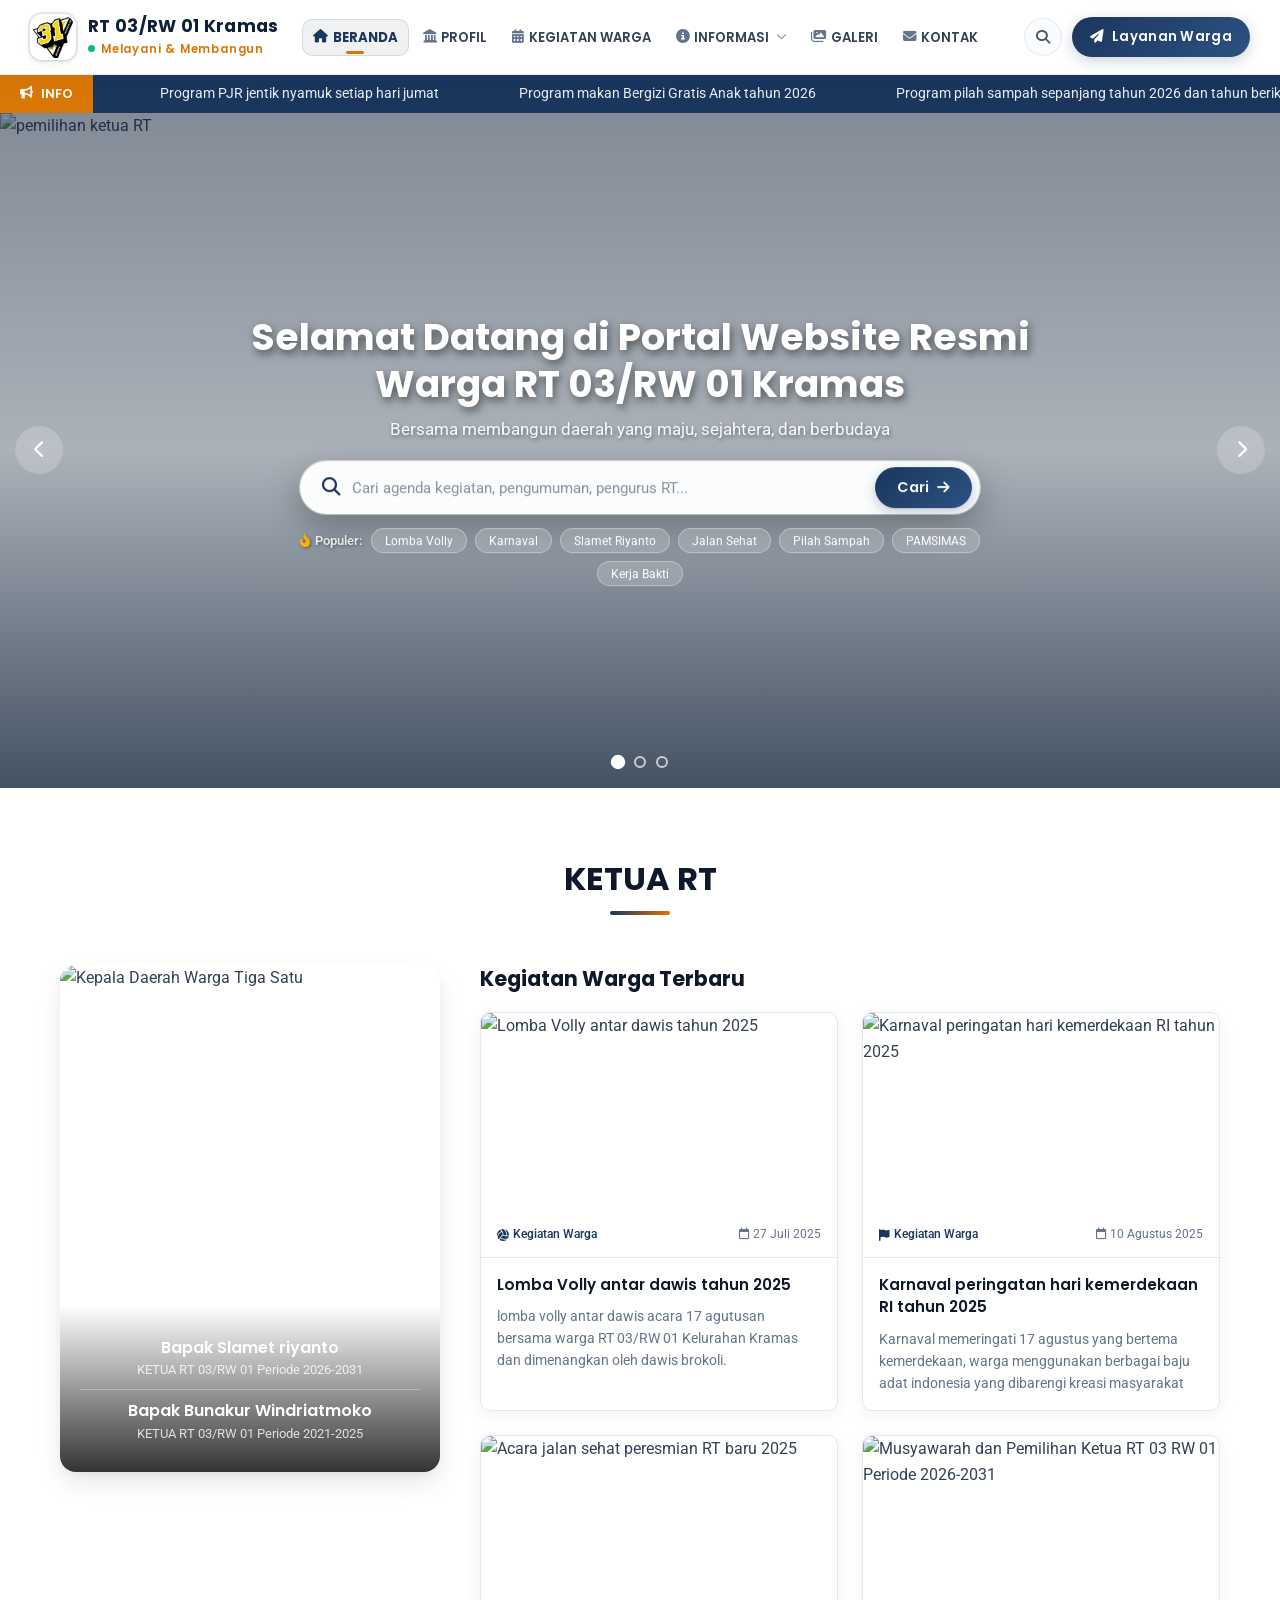
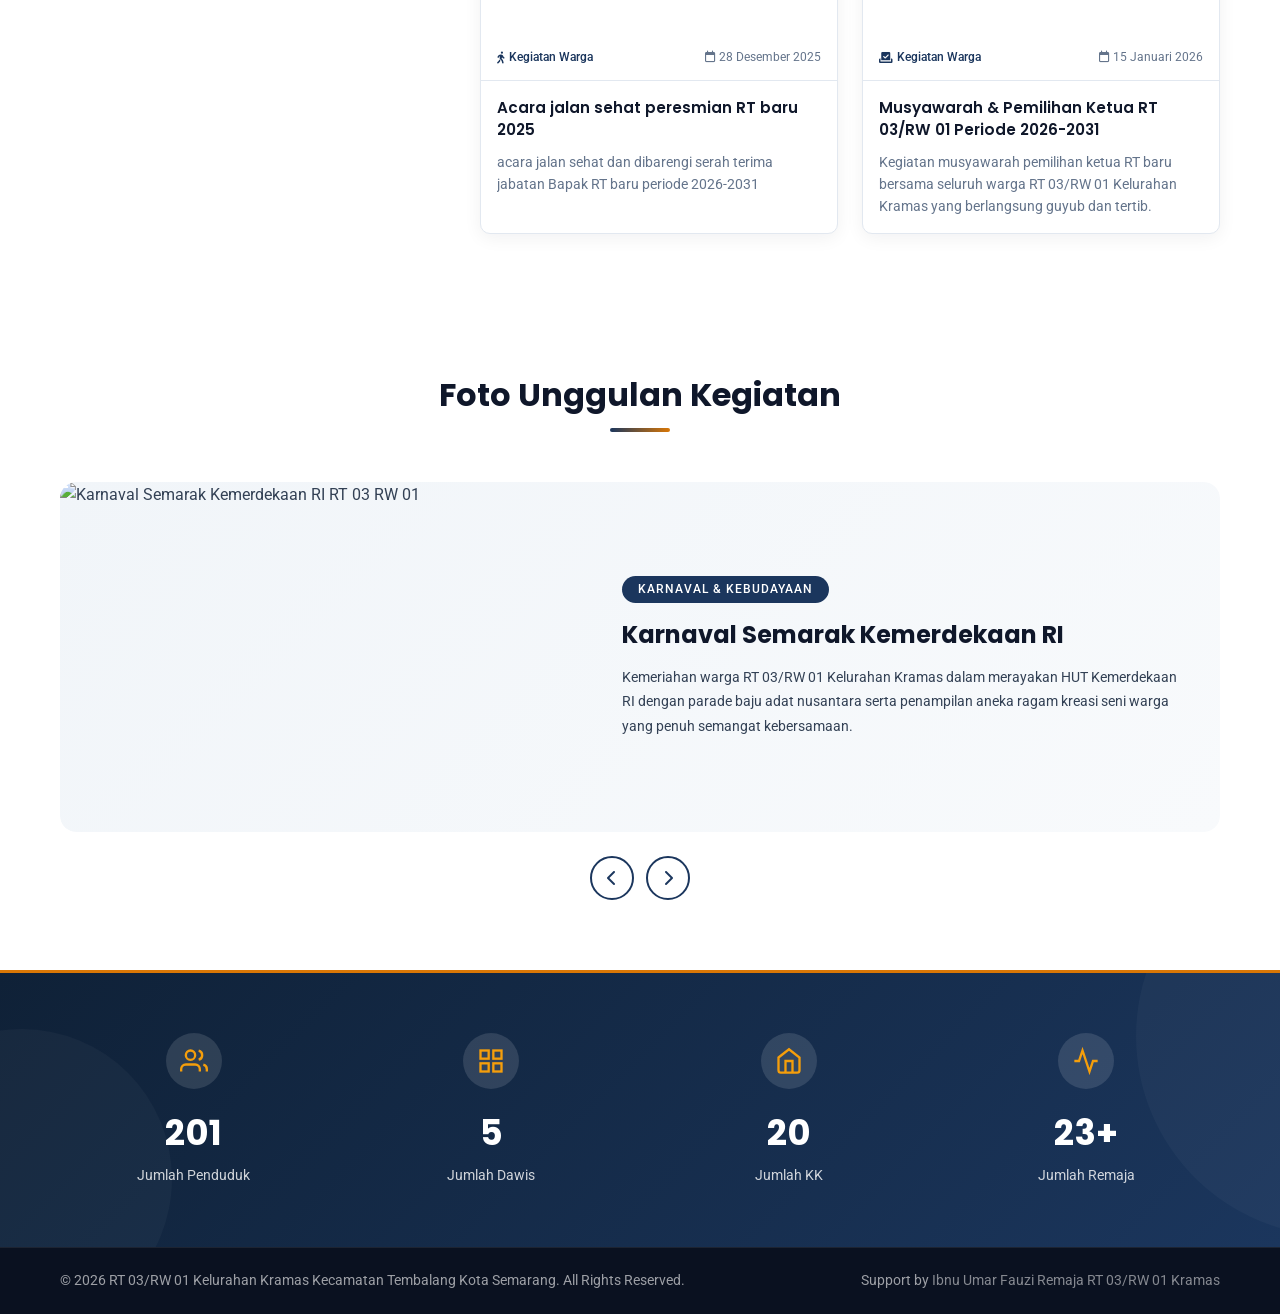
==== index.html @ 671a2e0d "lllllllll" ====
<!DOCTYPE html>
<html lang="id">

<head>
  <meta charset="UTF-8">
  <meta name="viewport" content="width=device-width, initial-scale=1.0">
  <meta name="description"
    content="Website resmi Pemerintah Daerah RT 03/RW 01 Kelurahan Kramas - Portal informasi, kegiatan, dan pelayanan publik untuk masyarakat.">
  <meta name="keywords" content="Warga Tiga Satu, pemerintah daerah, kegiatan warga">
  <title>WARGA RT 03/RW 01 Kelurahan Kramas - Portal Resmi RT 03/RW 01 Kelurahan Kramas</title>
  <link rel="icon" type="image/jpeg" href="images/logo.jpg">
  <link rel="stylesheet" href="css/style.css">
  <!-- Font Awesome for icons -->
  <link rel="stylesheet" href="https://cdnjs.cloudflare.com/ajax/libs/font-awesome/6.5.1/css/all.min.css">
</head>

<body>

  <!-- Loading Bar -->
  <div class="loading-bar" id="loadingBar"></div>


  <!-- ===== NAVBAR ===== -->
  <nav class="navbar" id="navbar">
    <div class="navbar-progress" id="navbarProgress"></div>
    <div class="container">
      <a href="index.html" class="navbar-brand">
        <div class="logo-wrapper">
          <img src="images/logo.jpg" alt="Logo REGATU RT 03 RW 01" class="logo">
        </div>
        <div class="brand-text">
          <span class="brand-name">RT 03/RW 01 Kramas</span>
          <span class="brand-tagline"><span class="status-pulse"></span> Melayani &amp; Membangun</span>
        </div>
      </a>

      <ul class="nav-menu" id="navMenu">
        <li class="nav-menu-header">
          <div class="drawer-brand">
            <img src="images/logo.jpg" alt="Logo RT 03 RW 01" class="drawer-logo">
            <div class="drawer-brand-text">
              <span class="drawer-title">RT 03 / RW 01 Kramas</span>
              <span class="drawer-subtitle">Portal Resmi Warga</span>
            </div>
          </div>
          <button class="nav-menu-close" id="navMenuClose" aria-label="Tutup menu"><i class="fas fa-times"></i></button>
        </li>
        <li class="nav-item">
          <a href="index.html" class="nav-link active"><i class="fas fa-home nav-icon"></i> <span>BERANDA</span></a>
        </li>

        <li class="nav-item">
          <a href="profil.html" class="nav-link"><i class="fas fa-landmark nav-icon"></i> <span>PROFIL</span></a>
        </li>
        <li class="nav-item">
          <a href="kegiatan-warga.html" class="nav-link"><i class="fas fa-calendar-alt nav-icon"></i> <span>KEGIATAN
              WARGA</span></a>
        </li>
        <li class="nav-item">
          <a href="informasi.html" class="nav-link"><i class="fas fa-info-circle nav-icon"></i> <span>INFORMASI</span>
            <i class="fas fa-chevron-down arrow"></i></a>
          <div class="dropdown-menu">
            <a href="informasi.html">
              <div class="dropdown-icon"><i class="fas fa-th-large"></i></div>
              <div class="dropdown-text">
                <span class="dropdown-title">Pusat Informasi</span>
                <span class="dropdown-desc">Semua informasi &amp; pengumuman warga</span>
              </div>
              <i class="fas fa-arrow-right dropdown-arrow"></i>
            </a>
            <a href="informasi.html#pengumuman">
              <div class="dropdown-icon"><i class="fas fa-bullhorn"></i></div>
              <div class="dropdown-text">
                <span class="dropdown-title">Pengumuman</span>
                <span class="dropdown-desc">Informasi &amp; edaran resmi RT</span>
              </div>
              <i class="fas fa-arrow-right dropdown-arrow"></i>
            </a>
            <a href="informasi.html#lowongan">
              <div class="dropdown-icon"><i class="fas fa-briefcase"></i></div>
              <div class="dropdown-text">
                <span class="dropdown-title">Lowongan Kerja</span>
                <span class="dropdown-desc">Peluang karir &amp; mitra kerja</span>
              </div>
              <i class="fas fa-arrow-right dropdown-arrow"></i>
            </a>
            <a href="kegiatan-warga.html">
              <div class="dropdown-icon"><i class="fas fa-calendar-check"></i></div>
              <div class="dropdown-text">
                <span class="dropdown-title">Agenda Kegiatan</span>
                <span class="dropdown-desc">Jadwal kegiatan lingkungan</span>
              </div>
              <i class="fas fa-arrow-right dropdown-arrow"></i>
            </a>
          </div>
        </li>
        <li class="nav-item">
          <a href="galeri.html" class="nav-link"><i class="fas fa-images nav-icon"></i> <span>GALERI</span></a>
        </li>
        <li class="nav-item">
          <a href="kontak.html" class="nav-link"><i class="fas fa-envelope nav-icon"></i> <span>KONTAK</span></a>
        </li>
        <li class="mobile-drawer-cta">
          <a href="kontak.html" class="navbar-cta-btn"><i class="fas fa-paper-plane"></i> <span>Layanan Warga</span></a>
          <div class="drawer-contact-quick">
            <a href="https://wa.me/6281469749101" target="_blank" rel="noopener" class="drawer-quick-link"
              title="Hubungi WhatsApp">
              <i class="fab fa-whatsapp"></i> <span>WhatsApp RT</span>
            </a>
            <a href="kontak.html" class="drawer-quick-link" title="Pengaduan Warga">
              <i class="fas fa-bullhorn"></i> <span>Pengaduan</span>
            </a>
          </div>
        </li>
      </ul>

      <div class="navbar-actions">
        <button class="navbar-search-btn btn-search" aria-label="Cari Informasi" title="Cari Informasi">
          <i class="fas fa-search"></i>
        </button>
        <a href="kontak.html" class="navbar-cta-btn">
          <i class="fas fa-paper-plane"></i>
          <span>Layanan Warga</span>
        </a>
        <button class="nav-toggle" id="navToggle" aria-label="Buka menu navigasi">
          <div class="nav-toggle-bars">
            <span></span>
            <span></span>
            <span></span>
          </div>
        </button>
      </div>
    </div>
  </nav>

  <!-- ===== TICKER BAR ===== -->
  <div class="ticker-bar">
    <div class="ticker-label"><i class="fas fa-bullhorn" style="margin-right:8px"></i> INFO</div>
    <div class="ticker-content">
      <span>Program PJR jentik nyamuk setiap hari jumat</span>
      <span>Program makan Bergizi Gratis Anak tahun 2026</span>
      <span>Program pilah sampah sepanjang tahun 2026 dan tahun berikutnya</span>
      <span>Program membuat taman toga RT 03 Kelurahan Kramas</span>
      <span>Kegiatan Kerja Bakti setiap hari minggu</span>
      <span>Kegiatan cek kesehatan di pospindu</span>
    </div>
  </div>

  <!-- ===== HERO CAROUSEL ===== -->
  <section class="hero" id="hero">
    <div class="hero-slides">
      <div class="hero-slide active">
        <img src="https://ik.imagekit.io/nunuibnu/websitewarga31/fotodepan/pilrt" alt="pemilihan ketua RT">
        <div class="hero-overlay"></div>
      </div>
      <div class="hero-slide">
        <img src="https://ik.imagekit.io/nunuibnu/websitewarga31/fotodepan/karnaval"
          alt="Pasar Tradisional Warga Tiga Satu">
        <div class="kegiatan karnaval"></div>
      </div>
      <div class="hero-slide">
        <img src="https://ik.imagekit.io/nunuibnu/websitewarga31/fotodepan/karnaval1" alt="Festival karnaval">
        <div class="hero-overlay"></div>
      </div>
    </div>

    <div class="hero-content">
      <h1>Selamat Datang di Portal Website Resmi Warga RT 03/RW 01 Kramas</h1>
      <p>Bersama membangun daerah yang maju, sejahtera, dan berbudaya</p>

      <!-- ===== HERO SEARCH BAR ===== -->
      <div class="hero-search-wrapper">
        <form class="hero-search-form" id="heroSearchForm" onsubmit="event.preventDefault();">
          <div class="hero-search-box">
            <i class="fas fa-search hero-search-icon"></i>
            <input type="text" id="heroSearchInput" class="hero-search-input"
              placeholder="Cari agenda kegiatan, pengumuman, pengurus RT..." autocomplete="off"
              aria-label="Cari di Portal Warga">
            <button type="button" class="hero-search-clear" id="heroSearchClear" aria-label="Hapus pencarian"
              style="display:none;">
              <i class="fas fa-times"></i>
            </button>
            <button type="submit" class="hero-search-submit" aria-label="Tombol Cari">
              <span>Cari</span>
              <i class="fas fa-arrow-right"></i>
            </button>
          </div>
          <!-- Live Search Dropdown -->
          <div class="search-results-dropdown" id="heroSearchResults" style="display:none;"></div>
        </form>

        <!-- Quick Tags -->
        <div class="hero-quick-tags">
          <span class="quick-tags-label"><i class="fas fa-fire-alt"></i> Populer:</span>
          <button type="button" class="quick-tag-btn" data-query="Lomba Volly">Lomba Volly</button>
          <button type="button" class="quick-tag-btn" data-query="Karnaval">Karnaval</button>
          <button type="button" class="quick-tag-btn" data-query="Slamet Riyanto">Slamet Riyanto</button>
          <button type="button" class="quick-tag-btn" data-query="Jalan Sehat">Jalan Sehat</button>
          <button type="button" class="quick-tag-btn" data-query="Pilah Sampah">Pilah Sampah</button>
          <button type="button" class="quick-tag-btn" data-query="PAMSIMAS">PAMSIMAS</button>
          <button type="button" class="quick-tag-btn" data-query="Kerja Bakti">Kerja Bakti</button>
        </div>
      </div>
    </div>

    <div class="hero-controls">
      <button class="hero-btn prev" aria-label="Slide sebelumnya"><i class="fas fa-chevron-left"></i></button>
      <button class="hero-btn next" aria-label="Slide berikutnya"><i class="fas fa-chevron-right"></i></button>
    </div>

    <div class="hero-dots">
      <button class="hero-dot active" aria-label="Slide 1"></button>
      <button class="hero-dot" aria-label="Slide 2"></button>
      <button class="hero-dot" aria-label="Slide 3"></button>
    </div>
  </section>

  <!-- ===== KETUA RT ===== -->
  <section class="section KETUA RT" id="KETUA RT">
    <div class="container">
      <div class="section-title fade-in">
        <h2>KETUA RT</h2>
        <div class="divider"></div>
      </div>

      <div class="kd-wrapper fade-in">
        <div class="kd-photo">
          <img src="https://ik.imagekit.io/nunuibnu/websitewarga31/fotopakrt/pakrtbaru"
            alt="Kepala Daerah Warga Tiga Satu" style="aspect-ratio: 3/4; object-fit: cover;">
          <div class="kd-photo-caption">
            <div class="name">Bapak Slamet riyanto</div>
            <div class="title">KETUA RT 03/RW 01 Periode 2026-2031</div>
            <div style="border-top:1px solid rgba(255,255,255,0.3); margin:8px 0; padding-top:8px;">
              <div class="name">Bapak Bunakur Windriatmoko</div>
              <div class="title">KETUA RT 03/RW 01 Periode 2021-2025</div>
            </div>
          </div>
        </div>

        <!-- Kegiatan Warga Terbaru Cards next to KD photo -->
        <div style="flex:1;">
          <div style="margin-bottom:20px;">
            <h3 style="font-family:var(--font-primary); font-size:1.3rem; color:var(--text-dark); margin-bottom:4px;">
              Kegiatan Warga Terbaru</h3>
            <div class="divider" style="margin:0; width:50px;"></div>
          </div>
          <div class="berita-grid" style="grid-template-columns: repeat(auto-fill, minmax(240px, 1fr));">
            <div class="berita-card">
              <div class="card-image">
                <img src="https://ik.imagekit.io/nunuibnu/websitewarga31/berita/27juli2025"
                  alt="Lomba Volly antar dawis tahun 2025">
              </div>
              <div class="card-meta">
                <span class="category"><i class="fas fa-volleyball-ball"></i> Kegiatan Warga</span>
                <span><i class="far fa-calendar"></i> 27 Juli 2025</span>
              </div>
              <div class="card-body">
                <h3>Lomba Volly antar dawis tahun 2025</h3>
                <p>lomba volly antar dawis acara 17 agutusan bersama warga RT 03/RW 01 Kelurahan Kramas dan dimenangkan
                  oleh dawis brokoli.</p>
              </div>
            </div>

            <div class="berita-card">
              <div class="card-image">
                <img src="https://ik.imagekit.io/nunuibnu/websitewarga31/berita/10agustus2025"
                  alt="Karnaval peringatan hari kemerdekaan RI tahun 2025">
              </div>
              <div class="card-meta">
                <span class="category"><i class="fas fa-flag"></i> Kegiatan Warga</span>
                <span><i class="far fa-calendar"></i> 10 Agustus 2025</span>
              </div>
              <div class="card-body">
                <h3>Karnaval peringatan hari kemerdekaan RI tahun 2025</h3>
                <p>Karnaval memeringati 17 agustus yang bertema kemerdekaan, warga menggunakan berbagai baju adat
                  indonesia yang dibarengi kreasi masyarakat</p>
              </div>
            </div>

            <div class="berita-card">
              <div class="card-image">
                <img src="https://ik.imagekit.io/nunuibnu/websitewarga31/berita/28desember2025"
                  alt="Acara jalan sehat peresmian RT baru 2025">
              </div>
              <div class="card-meta">
                <span class="category"><i class="fas fa-walking"></i> Kegiatan Warga</span>
                <span><i class="far fa-calendar"></i> 28 Desember 2025</span>
              </div>
              <div class="card-body">
                <h3>Acara jalan sehat peresmian RT baru 2025</h3>
                <p>acara jalan sehat dan dibarengi serah terima jabatan Bapak RT baru periode 2026-2031 </p>
              </div>
            </div>

            <div class="berita-card">
              <div class="card-image">
                <img src="https://ik.imagekit.io/nunuibnu/websitewarga31/fotodepan/pilrt"
                  alt="Musyawarah dan Pemilihan Ketua RT 03 RW 01 Periode 2026-2031">
              </div>
              <div class="card-meta">
                <span class="category"><i class="fas fa-vote-yea"></i> Kegiatan Warga</span>
                <span><i class="far fa-calendar"></i> 15 Januari 2026</span>
              </div>
              <div class="card-body">
                <h3>Musyawarah &amp; Pemilihan Ketua RT 03/RW 01 Periode 2026-2031</h3>
                <p>Kegiatan musyawarah pemilihan ketua RT baru bersama seluruh warga RT 03/RW 01 Kelurahan Kramas yang
                  berlangsung guyub dan tertib.</p>
              </div>
            </div>
          </div>
        </div>
      </div>
    </div>
  </section>

  <!-- ===== FOTO UNGGULAN KEGIATAN ===== -->
  <section class="section umkm-section" id="foto-kegiatan">
    <div class="container">
      <div class="section-title fade-in">
        <h2>Foto Unggulan Kegiatan</h2>
        <div class="divider"></div>
      </div>

      <div class="umkm-carousel fade-in">
        <div class="umkm-track">
          <div class="umkm-slide">
            <div class="umkm-slide-image">
              <img src="https://ik.imagekit.io/nunuibnu/websitewarga31/fotodepan/karnaval"
                alt="Karnaval Semarak Kemerdekaan RI RT 03 RW 01">
            </div>
            <div class="umkm-slide-content">
              <span class="umkm-category">Karnaval &amp; Kebudayaan</span>
              <h3>Karnaval Semarak Kemerdekaan RI</h3>
              <p>Kemeriahan warga RT 03/RW 01 Kelurahan Kramas dalam merayakan HUT Kemerdekaan RI dengan parade baju
                adat nusantara serta penampilan aneka ragam kreasi seni warga yang penuh semangat kebersamaan.</p>
            </div>
          </div>
          <div class="umkm-slide">
            <div class="umkm-slide-image">
              <img src="https://ik.imagekit.io/nunuibnu/websitewarga31/fotodepan/pilrt"
                alt="Musyawarah Pemilihan Ketua RT 03 RW 01">
            </div>
            <div class="umkm-slide-content">
              <span class="umkm-category">Musyawarah Warga</span>
              <h3>Musyawarah Pemilihan Ketua RT 03/RW 01</h3>
              <p>Momen penting kebersamaan seluruh warga RT 03/RW 01 Kelurahan Kramas dalam pelaksanaan pemilihan ketua
                RT secara langsung, terbuka, demokratis, dan penuh suasana kekeluargaan untuk periode 2026-2031.</p>
            </div>
          </div>
          <div class="umkm-slide">
            <div class="umkm-slide-image">
              <img src="https://ik.imagekit.io/nunuibnu/websitewarga31/berita/28desember2025"
                alt="Jalan Sehat dan Guyub Rukun Warga">
            </div>
            <div class="umkm-slide-content">
              <span class="umkm-category">Olahraga &amp; Guyub Rukun</span>
              <h3>Jalan Sehat &amp; Gebyar Kerukunan Warga</h3>
              <p>Keseruan acara jalan sehat santai dan peresmian kepengurusan RT baru yang diikuti antusias oleh warga
                dari segala usia, mewujudkan lingkungan warga yang sehat, rukun, dan harmonis.</p>
            </div>
          </div>
          <div class="umkm-slide">
            <div class="umkm-slide-image">
              <img src="https://ik.imagekit.io/nunuibnu/websitewarga31/berita/27juli2025"
                alt="Lomba Volly Antar Dawis Warga">
            </div>
            <div class="umkm-slide-content">
              <span class="umkm-category">Perlombaan &amp; Kebersamaan</span>
              <h3>Lomba Volly Antar Dawis Warga</h3>
              <p>Ajang pertandingan volly antar dawis yang penuh semangat sportivitas dan keceriaan, mempererat tali
                persaudaraan serta kekompakan antar warga RT 03/RW 01 Kelurahan Kramas.</p>
            </div>
          </div>
          <div class="umkm-slide">
            <div class="umkm-slide-image">
              <img src="https://ik.imagekit.io/nunuibnu/websitewarga31/fotodepan/karnaval1"
                alt="Pawai Kreasi dan Seni Warga RT 03 RW 01">
            </div>
            <div class="umkm-slide-content">
              <span class="umkm-category">Seni &amp; Kreativitas</span>
              <h3>Pawai Kreasi &amp; Pesta Budaya Warga</h3>
              <p>Partisipasi antusias warga menampilkan ragam kostum kebudayaan dan atraksi seni kreatif yang memukau,
                mencerminkan semangat gotong royong dan kebersamaan warga.</p>
            </div>
          </div>
        </div>
      </div>

      <div class="umkm-controls">
        <button class="umkm-btn prev" aria-label="Foto kegiatan sebelumnya"><i class="fas fa-chevron-left"></i></button>
        <button class="umkm-btn next" aria-label="Foto kegiatan berikutnya"><i
            class="fas fa-chevron-right"></i></button>
      </div>
    </div>
  </section>

  <!-- ===== STATISTIK ===== -->
  <section class="statistik-section" id="statistik">
    <div class="container">
      <div class="statistik-grid">
        <div class="statistik-item fade-in">
          <div class="stat-icon">
            <svg viewBox="0 0 24 24" fill="none" stroke="currentColor" stroke-width="2">
              <path d="M17 21v-2a4 4 0 0 0-4-4H5a4 4 0 0 0-4 4v2"></path>
              <circle cx="9" cy="7" r="4"></circle>
              <path d="M23 21v-2a4 4 0 0 0-3-3.87"></path>
              <path d="M16 3.13a4 4 0 0 1 0 7.75"></path>
            </svg>
          </div>
          <div class="stat-number" data-count="300" data-suffix="">0</div>
          <div class="stat-label">Jumlah Penduduk</div>
        </div>
        <div class="statistik-item fade-in">
          <div class="stat-icon">
            <svg viewBox="0 0 24 24" fill="none" stroke="currentColor" stroke-width="2">
              <rect x="3" y="3" width="7" height="7"></rect>
              <rect x="14" y="3" width="7" height="7"></rect>
              <rect x="14" y="14" width="7" height="7"></rect>
              <rect x="3" y="14" width="7" height="7"></rect>
            </svg>
          </div>
          <div class="stat-number" data-count="8" data-suffix="">0</div>
          <div class="stat-label">Jumlah Dawis</div>
        </div>
        <div class="statistik-item fade-in">
          <div class="stat-icon">
            <svg viewBox="0 0 24 24" fill="none" stroke="currentColor" stroke-width="2">
              <path d="M3 9l9-7 9 7v11a2 2 0 0 1-2 2H5a2 2 0 0 1-2-2z"></path>
              <polyline points="9 22 9 12 15 12 15 22"></polyline>
            </svg>
          </div>
          <div class="stat-number" data-count="30" data-suffix="">0</div>
          <div class="stat-label">Jumlah KK</div>
        </div>
        <div class="statistik-item fade-in">
          <div class="stat-icon">
            <svg viewBox="0 0 24 24" fill="none" stroke="currentColor" stroke-width="2">
              <path d="M22 12h-4l-3 9L9 3l-3 9H2"></path>
            </svg>
          </div>
          <div class="stat-number" data-count="35" data-suffix="+">0</div>
          <div class="stat-label">Jumlah Remaja</div>
        </div>
      </div>
    </div>
  </section>

  <!-- ===== FOOTER ===== -->
  <footer class="footer" id="kontak">
    <div class="container">

      <div class="footer-bottom">
        <span>&copy; 2026 RT 03/RW 01 Kelurahan Kramas Kecamatan Tembalang Kota Semarang. All Rights Reserved.</span>
        <span>Support by <a href="#">Ibnu Umar Fauzi Remaja RT 03/RW 01 Kramas</a></span>
      </div>
    </div>
  </footer>

  <!-- ===== SCROLL TO TOP ===== -->
  <button class="scroll-top" aria-label="Scroll to top">
    <i class="fas fa-chevron-up"></i>
  </button>

  <!-- ===== SEARCH OVERLAY ===== -->
  <div class="search-overlay">
    <div class="search-box">
      <div class="search-box-input-wrap">
        <i class="fas fa-search search-overlay-icon"></i>
        <input type="text" id="overlaySearchInput" placeholder="Cari agenda kegiatan, pengumuman, profil RT..."
          aria-label="Pencarian">
        <button class="search-close" aria-label="Tutup pencarian"><i class="fas fa-times"></i></button>
      </div>
      <div class="overlay-quick-tags">
        <span class="quick-tags-label"><i class="fas fa-fire-alt"></i> Populer:</span>
        <button type="button" class="quick-tag-btn" data-query="Lomba Volly">Lomba Volly</button>
        <button type="button" class="quick-tag-btn" data-query="Karnaval">Karnaval</button>
        <button type="button" class="quick-tag-btn" data-query="Slamet Riyanto">Slamet Riyanto</button>
        <button type="button" class="quick-tag-btn" data-query="Pilah Sampah">Pilah Sampah</button>
        <button type="button" class="quick-tag-btn" data-query="WhatsApp RT">WhatsApp RT</button>
      </div>
      <div class="search-results-dropdown overlay-results" id="overlaySearchResults" style="display:none;"></div>
    </div>
  </div>

  <script src="js/navbar.js" defer></script>
  <script src="js/search-data.js" defer></script>
  <script src="js/search.js" defer></script>
  <script src="js/carousel.js" defer></script>
  <script src="js/tabs.js" defer></script>
  <script src="js/animations.js" defer></script>
</body>

</html>
---- css/style.css ----
/* ===== IMPORTS ===== */
@import url('https://fonts.googleapis.com/css2?family=Poppins:wght@300;400;500;600;700;800&family=Roboto:wght@300;400;500;700&display=swap');

/* ===== CSS VARIABLES ===== */
:root {
  --primary: #1b365d;
  --primary-dark: #0f2137;
  --primary-light: #2c5282;
  --accent: #d97706;
  --accent-light: #f59e0b;
  --accent-hover: #b45309;
  --secondary: #15803d;
  --secondary-light: #22c55e;
  --text-dark: #0f172a;
  --text-body: #334155;
  --text-light: #64748b;
  --text-white: #ffffff;
  --bg-white: #ffffff;
  --bg-light: #f8fafc;
  --bg-section: #f1f5f9;
  --bg-dark: #0f172a;
  --bg-footer: #0a1120;
  --border-light: #e2e8f0;
  --shadow-sm: 0 1px 3px rgba(15, 23, 42, 0.08), 0 1px 2px rgba(15, 23, 42, 0.04);
  --shadow-md: 0 4px 14px -1px rgba(15, 23, 42, 0.09), 0 2px 6px -2px rgba(15, 23, 42, 0.05);
  --shadow-lg: 0 12px 28px -4px rgba(15, 23, 42, 0.12), 0 4px 10px -2px rgba(15, 23, 42, 0.05);
  --shadow-card: 0 4px 18px rgba(15, 23, 42, 0.06);
  --radius-sm: 6px;
  --radius-md: 10px;
  --radius-lg: 16px;
  --radius-xl: 24px;
  --transition: all 0.3s cubic-bezier(0.4, 0, 0.2, 1);
  --font-primary: 'Poppins', sans-serif;
  --font-body: 'Roboto', sans-serif;
}

/* ===== RESET & BASE ===== */
*, *::before, *::after {
  margin: 0;
  padding: 0;
  box-sizing: border-box;
}

html {
  scroll-behavior: smooth;
  font-size: 16px;
  overflow-x: hidden;
  width: 100%;
  max-width: 100%;
}

body {
  font-family: var(--font-body);
  color: var(--text-body);
  background-color: var(--bg-white);
  line-height: 1.6;
  overflow-x: hidden;
  width: 100%;
  max-width: 100%;
  position: relative;
}

a {
  text-decoration: none;
  color: inherit;
  transition: var(--transition);
}

ul, ol {
  list-style: none;
}

img {
  max-width: 100%;
  height: auto;
  display: block;
}

h1, h2, h3, h4, h5, h6 {
  font-family: var(--font-primary);
  color: var(--text-dark);
  line-height: 1.3;
}

.container {
  max-width: 1200px;
  margin: 0 auto;
  padding: 0 20px;
}

/* ===== TOP BAR ===== */
.top-bar {
  background: linear-gradient(135deg, var(--primary-dark), var(--primary));
  padding: 8px 0;
  position: relative;
  z-index: 990;
  border-bottom: 1px solid rgba(255, 255, 255, 0.08);
}

.top-bar .container {
  display: flex;
  justify-content: space-between;
  align-items: center;
}

.top-bar-social {
  display: flex;
  gap: 12px;
  align-items: center;
}

.top-bar-social a {
  color: rgba(255, 255, 255, 0.85);
  font-size: 14px;
  width: 30px;
  height: 30px;
  display: flex;
  align-items: center;
  justify-content: center;
  border-radius: 50%;
  transition: var(--transition);
}

.top-bar-social a:hover {
  color: #fff;
  background: rgba(255, 255, 255, 0.18);
  transform: translateY(-2px);
}

.top-bar-actions {
  display: flex;
  gap: 8px;
  align-items: center;
}

.top-bar-actions .btn-icon {
  color: rgba(255, 255, 255, 0.85);
  font-size: 14px;
  width: 32px;
  height: 32px;
  display: flex;
  align-items: center;
  justify-content: center;
  border-radius: 50%;
  border: none;
  background: rgba(255, 255, 255, 0.12);
  cursor: pointer;
  transition: var(--transition);
}

.top-bar-actions .btn-icon:hover {
  color: #fff;
  background: rgba(255, 255, 255, 0.25);
}

/* ===== NAVBAR ===== */
.navbar {
  background: rgba(255, 255, 255, 0.92);
  backdrop-filter: blur(20px) saturate(180%);
  -webkit-backdrop-filter: blur(20px) saturate(180%);
  padding: 0;
  position: sticky;
  top: 0;
  z-index: 1000;
  border-bottom: 1px solid rgba(15, 23, 42, 0.08);
  box-shadow: 0 4px 20px rgba(15, 23, 42, 0.04);
  transition: background 0.35s ease, box-shadow 0.35s ease, padding 0.35s ease;
}

.navbar.scrolled {
  background: rgba(255, 255, 255, 0.98);
  backdrop-filter: blur(24px);
  -webkit-backdrop-filter: blur(24px);
  box-shadow: 0 10px 30px -10px rgba(15, 23, 42, 0.1), 0 4px 12px rgba(0, 0, 0, 0.03);
}

/* Scroll Progress Bar */
.navbar-progress {
  position: absolute;
  bottom: 0;
  left: 0;
  height: 3px;
  width: 0%;
  background: linear-gradient(90deg, var(--primary), var(--accent));
  box-shadow: 0 0 10px rgba(217, 119, 6, 0.4);
  z-index: 1005;
  transition: width 0.1s linear;
}

.navbar .container {
  display: flex;
  justify-content: space-between;
  align-items: center;
  min-height: 74px;
  max-width: 1260px;
  width: 100%;
  padding: 0 20px;
  transition: min-height 0.35s ease;
  position: relative;
}

.navbar.scrolled .container {
  min-height: 64px;
}

/* Navbar Brand */
.navbar-brand {
  display: flex;
  align-items: center;
  gap: 12px;
  text-decoration: none;
  padding: 6px 0;
  flex-shrink: 0;
}

.navbar-brand .logo-wrapper {
  position: relative;
  display: flex;
  align-items: center;
  justify-content: center;
}

.navbar-brand .logo {
  width: 46px;
  height: 46px;
  object-fit: contain;
  border-radius: 12px;
  background: #ffffff;
  padding: 2px;
  box-shadow: 0 3px 10px rgba(15, 23, 42, 0.08), 0 0 0 2px rgba(27, 54, 93, 0.1);
  transition: transform 0.35s cubic-bezier(0.34, 1.56, 0.64, 1), box-shadow 0.35s ease;
}

.navbar-brand:hover .logo {
  transform: scale(1.08) rotate(-3deg);
  box-shadow: 0 6px 16px rgba(217, 119, 6, 0.25), 0 0 0 2px var(--accent);
}

.navbar-brand .brand-text {
  display: flex;
  flex-direction: column;
}

.navbar-brand .brand-name {
  font-family: var(--font-primary);
  font-size: 1.08rem;
  font-weight: 700;
  color: var(--primary-dark);
  line-height: 1.25;
  letter-spacing: 0.3px;
  transition: color 0.3s ease;
}

.navbar-brand:hover .brand-name {
  color: var(--primary);
}

.navbar-brand .brand-tagline {
  font-family: var(--font-primary);
  font-size: 0.72rem;
  font-weight: 600;
  color: var(--accent);
  letter-spacing: 0.8px;
  display: flex;
  align-items: center;
  gap: 6px;
  margin-top: 2px;
}

.status-pulse {
  width: 7px;
  height: 7px;
  border-radius: 50%;
  background: #10b981;
  box-shadow: 0 0 0 0 rgba(16, 185, 129, 0.7);
  animation: pulse-green 2s infinite;
  display: inline-block;
  flex-shrink: 0;
}

@keyframes pulse-green {
  0% {
    box-shadow: 0 0 0 0 rgba(16, 185, 129, 0.7);
  }
  70% {
    box-shadow: 0 0 0 7px rgba(16, 185, 129, 0);
  }
  100% {
    box-shadow: 0 0 0 0 rgba(16, 185, 129, 0);
  }
}

/* Nav Menu & Items */
.nav-menu {
  display: flex;
  align-items: center;
  gap: 3px;
}

.nav-menu-header,
.mobile-drawer-cta {
  display: none;
}

.nav-item {
  position: relative;
  list-style: none;
}

.nav-link {
  display: inline-flex;
  align-items: center;
  gap: 5px;
  padding: 8px 11px;
  font-family: var(--font-primary);
  font-size: 0.82rem;
  font-weight: 600;
  color: #334155;
  border-radius: 10px;
  transition: all 0.25s cubic-bezier(0.4, 0, 0.2, 1);
  position: relative;
  text-decoration: none;
  white-space: nowrap;
}

.nav-link i.nav-icon {
  font-size: 0.84rem;
  color: #64748b;
  transition: all 0.25s ease;
}

.nav-link:hover {
  color: var(--primary);
  background: rgba(27, 54, 93, 0.06);
  transform: translateY(-1.5px);
}

.nav-link:hover i.nav-icon {
  color: var(--primary);
  transform: scale(1.12);
}

.nav-link.active {
  color: var(--primary);
  background: rgba(27, 54, 93, 0.07);
  box-shadow: inset 0 0 0 1px rgba(27, 54, 93, 0.12);
  font-weight: 700;
}

.nav-link.active i.nav-icon {
  color: var(--primary);
}

.nav-link.active::after {
  content: '';
  position: absolute;
  bottom: 2px;
  left: 50%;
  transform: translateX(-50%);
  width: 18px;
  height: 3px;
  background: var(--accent);
  border-radius: 3px;
}

.nav-link .arrow {
  font-size: 0.65rem;
  margin-left: 2px;
  transition: transform 0.3s cubic-bezier(0.4, 0, 0.2, 1);
  color: #94a3b8;
}

.nav-item:hover .arrow {
  transform: rotate(180deg);
  color: var(--primary);
}

/* Floating Glass Dropdown Menu */
.dropdown-menu {
  position: absolute;
  top: calc(100% + 10px);
  left: 50%;
  transform: translateX(-50%) translateY(10px);
  min-width: 270px;
  background: rgba(255, 255, 255, 0.98);
  backdrop-filter: blur(24px);
  -webkit-backdrop-filter: blur(24px);
  border-radius: 16px;
  box-shadow: 0 20px 40px -10px rgba(15, 23, 42, 0.15), 0 0 0 1px rgba(226, 232, 240, 0.9);
  padding: 8px;
  opacity: 0;
  visibility: hidden;
  transition: all 0.3s cubic-bezier(0.34, 1.56, 0.64, 1);
  z-index: 100;
  border-top: 3px solid var(--accent);
}

.nav-item:hover .dropdown-menu {
  opacity: 1;
  visibility: visible;
  transform: translateX(-50%) translateY(0);
}

.dropdown-menu a {
  display: flex;
  align-items: center;
  gap: 12px;
  padding: 10px 12px;
  font-size: 0.84rem;
  font-weight: 500;
  color: #334155;
  border-radius: 10px;
  transition: all 0.22s ease;
  text-decoration: none;
  border-bottom: none;
}

.dropdown-icon {
  width: 32px;
  height: 32px;
  border-radius: 8px;
  background: rgba(27, 54, 93, 0.07);
  color: var(--primary);
  display: flex;
  align-items: center;
  justify-content: center;
  font-size: 0.85rem;
  transition: all 0.25s ease;
  flex-shrink: 0;
}

.dropdown-text {
  display: flex;
  flex-direction: column;
  flex-grow: 1;
}

.dropdown-title {
  font-weight: 600;
  color: #1e293b;
  font-size: 0.84rem;
  line-height: 1.25;
  transition: color 0.2s ease;
}

.dropdown-desc {
  font-size: 0.7rem;
  color: #64748b;
  margin-top: 2px;
}

.dropdown-arrow {
  font-size: 0.7rem;
  color: #cbd5e1;
  opacity: 0;
  transform: translateX(-4px);
  transition: all 0.25s ease;
}

.dropdown-menu a:hover {
  background: rgba(27, 54, 93, 0.05);
  color: var(--primary);
  padding-left: 14px;
}

.dropdown-menu a:hover .dropdown-icon {
  background: var(--primary);
  color: #ffffff;
  transform: scale(1.08);
  box-shadow: 0 4px 10px rgba(27, 54, 93, 0.25);
}

.dropdown-menu a:hover .dropdown-title {
  color: var(--primary);
}

.dropdown-menu a:hover .dropdown-arrow {
  opacity: 1;
  transform: translateX(0);
  color: var(--primary);
}

/* Navbar Right Actions */
.navbar-actions {
  display: flex;
  align-items: center;
  gap: 10px;
  margin-left: 12px;
  flex-shrink: 0;
}

.navbar-search-btn {
  width: 38px;
  height: 38px;
  border-radius: 50%;
  border: 1px solid rgba(226, 232, 240, 0.9);
  background: rgba(248, 250, 252, 0.8);
  color: #475569;
  display: flex;
  align-items: center;
  justify-content: center;
  cursor: pointer;
  transition: all 0.25s ease;
  font-size: 0.88rem;
}

.navbar-search-btn:hover {
  background: #ffffff;
  color: var(--primary);
  border-color: var(--primary);
  box-shadow: 0 4px 12px rgba(27, 54, 93, 0.15);
  transform: translateY(-1.5px);
}

.navbar-cta-btn {
  display: inline-flex;
  align-items: center;
  gap: 8px;
  padding: 9px 18px;
  border-radius: 50px;
  background: linear-gradient(135deg, var(--primary), var(--primary-light));
  color: #ffffff !important;
  font-family: var(--font-primary);
  font-size: 0.83rem;
  font-weight: 600;
  text-decoration: none;
  box-shadow: 0 4px 14px rgba(27, 54, 93, 0.22);
  transition: all 0.3s cubic-bezier(0.4, 0, 0.2, 1);
  letter-spacing: 0.3px;
  white-space: nowrap;
}

.navbar-cta-btn i {
  font-size: 0.85rem;
  transition: transform 0.25s ease;
}

.navbar-cta-btn:hover {
  transform: translateY(-2px);
  box-shadow: 0 6px 18px rgba(27, 54, 93, 0.35);
  filter: brightness(1.08);
}

.navbar-cta-btn:hover i {
  transform: translateX(2px) scale(1.1);
}

.navbar-cta-btn:active {
  transform: translateY(0);
}

/* Mobile Menu Toggle */
.nav-toggle {
  display: none;
  width: 40px;
  height: 40px;
  border-radius: 10px;
  background: rgba(27, 54, 93, 0.05);
  border: 1px solid rgba(27, 54, 93, 0.1);
  align-items: center;
  justify-content: center;
  cursor: pointer;
  transition: all 0.25s ease;
  position: relative;
  padding: 0;
  z-index: 10;
  margin-left: 8px;
}

.nav-toggle:hover {
  background: rgba(27, 54, 93, 0.1);
  transform: scale(1.05);
}

.nav-toggle-bars {
  width: 20px;
  height: 14px;
  position: relative;
  display: flex;
  flex-direction: column;
  justify-content: space-between;
}

.nav-toggle span {
  display: block;
  width: 100%;
  height: 2px;
  background: var(--primary);
  border-radius: 4px;
  transition: all 0.3s cubic-bezier(0.4, 0, 0.2, 1);
}

.nav-toggle.active {
  background: rgba(27, 54, 93, 0.12);
}

.nav-toggle.active span:nth-child(1) {
  transform: translateY(6px) rotate(45deg);
}

.nav-toggle.active span:nth-child(2) {
  opacity: 0;
  transform: scaleX(0);
}

.nav-toggle.active span:nth-child(3) {
  transform: translateY(-6px) rotate(-45deg);
}

/* Backdrop for Mobile Drawer */
.nav-backdrop {
  position: fixed;
  inset: 0;
  background: rgba(15, 23, 42, 0.65);
  backdrop-filter: blur(4px);
  -webkit-backdrop-filter: blur(4px);
  z-index: 998;
  opacity: 0;
  visibility: hidden;
  transition: opacity 0.35s ease, visibility 0.35s ease;
  touch-action: none;
}

.nav-backdrop.active {
  opacity: 1;
  visibility: visible;
}

/* ===== HERO CAROUSEL ===== */
.hero {
  position: relative;
  width: 100%;
  height: 75vh;
  min-height: 520px;
  max-height: 700px;
}

.hero-slides {
  position: absolute;
  top: 0;
  left: 0;
  width: 100%;
  height: 100%;
  overflow: hidden;
}

.hero-slide {
  position: absolute;
  top: 0;
  left: 0;
  width: 100%;
  height: 100%;
  opacity: 0;
  transition: opacity 1s ease-in-out;
}

.hero-slide.active {
  opacity: 1;
}

.hero-slide img {
  width: 100%;
  height: 100%;
  object-fit: cover;
}

.hero-overlay {
  position: absolute;
  top: 0;
  left: 0;
  width: 100%;
  height: 100%;
  background: linear-gradient(
    180deg,
    rgba(15, 33, 55, 0.52) 0%,
    rgba(15, 33, 55, 0.35) 50%,
    rgba(15, 33, 55, 0.78) 100%
  );
}

.hero-content {
  position: absolute;
  top: 50%;
  left: 50%;
  transform: translate(-50%, -50%);
  text-align: center;
  color: white;
  z-index: 10;
  width: 92%;
  max-width: 840px;
  padding: 0 15px;
}

.hero-content h1 {
  font-size: 2.35rem;
  font-weight: 700;
  color: white;
  text-shadow: 2px 4px 8px rgba(0, 0, 0, 0.5);
  margin-bottom: 8px;
  line-height: 1.25;
}

.hero-content p {
  font-size: 1.05rem;
  color: rgba(255, 255, 255, 0.95);
  text-shadow: 1px 2px 4px rgba(0, 0, 0, 0.4);
  margin-bottom: 18px;
}

/* ===== HERO SEARCH BAR ===== */
.hero-search-wrapper {
  position: relative;
  width: 100%;
  max-width: 680px;
  margin: 0 auto;
  text-align: left;
}

.hero-search-box {
  position: relative;
  display: flex;
  align-items: center;
  background: rgba(255, 255, 255, 0.96);
  backdrop-filter: blur(14px);
  -webkit-backdrop-filter: blur(14px);
  border-radius: 50px;
  padding: 6px 8px 6px 22px;
  box-shadow: 0 12px 35px rgba(0, 0, 0, 0.28), 0 0 0 1px rgba(255, 255, 255, 0.6);
  transition: all 0.3s ease;
}

.hero-search-box:focus-within {
  background: #ffffff;
  box-shadow: 0 16px 42px rgba(0, 0, 0, 0.35), 0 0 0 3px rgba(217, 119, 6, 0.5);
}

.hero-search-icon {
  color: var(--primary);
  font-size: 1.15rem;
  margin-right: 12px;
  flex-shrink: 0;
}

.hero-search-input {
  flex: 1;
  border: none;
  outline: none;
  background: transparent;
  font-size: 0.98rem;
  color: var(--text-dark);
  font-family: var(--font-body);
  padding: 9px 0;
  min-width: 0;
}

.hero-search-input::placeholder {
  color: #8a94a6;
  font-size: 0.92rem;
}

.hero-search-clear {
  background: none;
  border: none;
  color: #999;
  cursor: pointer;
  padding: 6px 10px;
  font-size: 14px;
  border-radius: 50%;
  transition: color 0.2s, background-color 0.2s;
  display: flex;
  align-items: center;
  justify-content: center;
}

.hero-search-clear:hover {
  color: var(--accent);
  background-color: rgba(0, 0, 0, 0.05);
}

.hero-search-submit {
  background: linear-gradient(135deg, var(--primary), var(--primary-light));
  color: white;
  border: none;
  border-radius: 40px;
  padding: 10px 22px;
  font-family: var(--font-primary);
  font-weight: 600;
  font-size: 0.9rem;
  display: flex;
  align-items: center;
  gap: 8px;
  cursor: pointer;
  box-shadow: 0 4px 12px rgba(27, 54, 93, 0.25);
  transition: all 0.3s ease;
  flex-shrink: 0;
}

.hero-search-submit:hover {
  transform: translateY(-1px);
  box-shadow: 0 6px 16px rgba(27, 54, 93, 0.35);
  filter: brightness(1.08);
}

/* Quick Tags */
.hero-quick-tags {
  display: flex;
  align-items: center;
  justify-content: center;
  flex-wrap: wrap;
  gap: 8px;
  margin-top: 14px;
}

.quick-tags-label {
  font-size: 0.82rem;
  color: rgba(255, 255, 255, 0.9);
  font-weight: 600;
  display: inline-flex;
  align-items: center;
  gap: 5px;
  text-shadow: 1px 1px 3px rgba(0, 0, 0, 0.4);
}

.quick-tags-label i {
  color: #ffb703;
}

.quick-tag-btn {
  background: rgba(255, 255, 255, 0.18);
  backdrop-filter: blur(8px);
  -webkit-backdrop-filter: blur(8px);
  color: #ffffff;
  border: 1px solid rgba(255, 255, 255, 0.35);
  border-radius: 20px;
  padding: 4px 13px;
  font-size: 0.78rem;
  font-family: var(--font-body);
  cursor: pointer;
  transition: all 0.25s ease;
  white-space: nowrap;
}

.quick-tag-btn:hover {
  background: rgba(255, 255, 255, 0.92);
  color: var(--primary);
  border-color: #ffffff;
  transform: translateY(-2px);
  box-shadow: 0 4px 12px rgba(0, 0, 0, 0.2);
}

/* ===== SEARCH RESULTS DROPDOWN (HERO & OVERLAY) ===== */
.search-results-dropdown {
  position: absolute;
  top: calc(100% + 8px);
  left: 0;
  right: 0;
  background: #ffffff;
  border-radius: 18px;
  box-shadow: 0 18px 45px rgba(0, 0, 0, 0.25), 0 0 0 1px rgba(0, 0, 0, 0.05);
  max-height: 400px;
  overflow-y: auto;
  z-index: 1000;
  padding: 10px 0;
  animation: searchDropdownSlide 0.22s cubic-bezier(0.16, 1, 0.3, 1) forwards;
}

@keyframes searchDropdownSlide {
  from {
    opacity: 0;
    transform: translateY(-8px);
  }
  to {
    opacity: 1;
    transform: translateY(0);
  }
}

.search-results-header {
  padding: 8px 18px 6px;
  font-size: 0.76rem;
  font-weight: 700;
  text-transform: uppercase;
  letter-spacing: 0.6px;
  color: #8a94a6;
  border-bottom: 1px solid #f0f2f5;
  display: flex;
  justify-content: space-between;
  align-items: center;
}

.search-results-count {
  background: #eef2ff;
  color: var(--primary);
  padding: 2px 8px;
  border-radius: 12px;
  font-weight: 600;
}

.search-results-list {
  list-style: none;
  margin: 0;
  padding: 4px 0;
}

.search-result-item {
  display: flex;
  align-items: flex-start;
  gap: 14px;
  padding: 12px 18px;
  text-decoration: none;
  color: var(--text-dark);
  transition: background-color 0.18s ease;
  border-bottom: 1px solid #f8f9fa;
  cursor: pointer;
}

.search-result-item:last-child {
  border-bottom: none;
}

.search-result-item:hover,
.search-result-item.active {
  background-color: #f4f6fb;
}

.search-result-icon {
  width: 38px;
  height: 38px;
  border-radius: 10px;
  display: flex;
  align-items: center;
  justify-content: center;
  flex-shrink: 0;
  font-size: 1rem;
}

.search-result-info {
  flex: 1;
  min-width: 0;
}

.search-result-top {
  display: flex;
  align-items: center;
  gap: 8px;
  margin-bottom: 3px;
  flex-wrap: wrap;
}

.search-result-badge {
  display: inline-block;
  font-size: 0.7rem;
  font-weight: 700;
  text-transform: uppercase;
  letter-spacing: 0.4px;
  padding: 2px 8px;
  border-radius: 6px;
}

.badge-berita {
  background: #e0f2fe;
  color: #0369a1;
}

.badge-agenda {
  background: #dcfce7;
  color: #15803d;
}

.badge-informasi {
  background: #fef3c7;
  color: #b45309;
}

.badge-profil {
  background: #f3e8ff;
  color: #7e22ce;
}

.badge-layanan {
  background: #ffe4e6;
  color: #be123c;
}

.badge-galeri {
  background: #fae8ff;
  color: #a21caf;
}

.search-result-date {
  font-size: 0.75rem;
  color: #8a94a6;
}

.search-result-title {
  font-family: var(--font-primary);
  font-size: 0.95rem;
  font-weight: 600;
  color: #1a202c;
  margin: 0 0 3px 0;
  line-height: 1.35;
}

.search-result-snippet {
  font-size: 0.82rem;
  color: #5a6578;
  margin: 0;
  line-height: 1.4;
  display: -webkit-box;
  -webkit-line-clamp: 2;
  -webkit-box-orient: vertical;
  overflow: hidden;
}

.search-match {
  background: #fef08a;
  color: #854d0e;
  font-weight: 600;
  padding: 1px 3px;
  border-radius: 3px;
}

.search-empty-state {
  padding: 30px 20px;
  text-align: center;
  color: #64748b;
}

.search-empty-state i {
  font-size: 2.2rem;
  color: #cbd5e1;
  margin-bottom: 10px;
  display: block;
}

.search-empty-state p {
  font-size: 0.92rem;
  margin: 0 0 6px 0;
  color: #475569;
}

.search-empty-state span {
  font-size: 0.8rem;
  color: #94a3b8;
}

/* Custom Scrollbar for search dropdown */
.search-results-dropdown::-webkit-scrollbar {
  width: 6px;
}

.search-results-dropdown::-webkit-scrollbar-track {
  background: #f8fafc;
  border-radius: 10px;
}

.search-results-dropdown::-webkit-scrollbar-thumb {
  background: #cbd5e1;
  border-radius: 10px;
}

.search-results-dropdown::-webkit-scrollbar-thumb:hover {
  background: #94a3b8;
}

/* Hero Controls */
.hero-controls {
  position: absolute;
  top: 50%;
  transform: translateY(-50%);
  z-index: 3;
  width: 100%;
  display: flex;
  justify-content: space-between;
  padding: 0 15px;
  pointer-events: none;
}

.hero-btn {
  width: 48px;
  height: 48px;
  border-radius: 50%;
  border: none;
  background: rgba(255, 255, 255, 0.2);
  backdrop-filter: blur(4px);
  color: white;
  font-size: 18px;
  cursor: pointer;
  transition: var(--transition);
  display: flex;
  align-items: center;
  justify-content: center;
  pointer-events: all;
}

.hero-btn:hover {
  background: rgba(255, 255, 255, 0.4);
  transform: translateY(-50%) scale(1.1);
}

.hero-dots {
  position: absolute;
  bottom: 20px;
  left: 50%;
  transform: translateX(-50%);
  z-index: 3;
  display: flex;
  gap: 10px;
}

.hero-dot {
  width: 12px;
  height: 12px;
  border-radius: 50%;
  border: 2px solid rgba(255, 255, 255, 0.7);
  background: transparent;
  cursor: pointer;
  transition: var(--transition);
}

.hero-dot.active {
  background: white;
  border-color: white;
  transform: scale(1.2);
}

/* ===== SECTION STYLES ===== */
.section {
  padding: 70px 0;
}

.section-title {
  text-align: center;
  margin-bottom: 50px;
}

.section-title h2 {
  font-size: 2rem;
  font-weight: 700;
  color: var(--text-dark);
  margin-bottom: 12px;
}

.section-title .divider {
  width: 60px;
  height: 4px;
  background: linear-gradient(90deg, var(--primary), var(--accent));
  margin: 0 auto;
  border-radius: 2px;
}

/* ===== KEPALA DAERAH SECTION ===== */
.kepala-daerah {
  background: linear-gradient(135deg, var(--bg-light) 0%, var(--bg-section) 100%);
}

.kd-wrapper {
  display: flex;
  gap: 40px;
  align-items: flex-start;
}

.kd-photo {
  flex: 0 0 380px;
  position: relative;
}

.kd-photo img {
  width: 100%;
  border-radius: var(--radius-lg);
  box-shadow: var(--shadow-lg);
}

.kd-photo-caption {
  position: absolute;
  bottom: 0;
  left: 0;
  right: 0;
  background: linear-gradient(transparent, rgba(0,0,0,0.8));
  padding: 30px 20px 20px;
  border-radius: 0 0 var(--radius-lg) var(--radius-lg);
  color: white;
  text-align: center;
}

.kd-photo-caption .name {
  font-family: var(--font-primary);
  font-size: 1rem;
  font-weight: 600;
}

.kd-photo-caption .title {
  font-size: 0.8rem;
  opacity: 0.8;
}

/* ===== BERITA / NEWS SECTION ===== */
.berita-section {
  background: var(--bg-white);
}

.berita-section .section-title h2 {
  text-align: left;
}

.berita-section .section-title .divider {
  margin: 0;
}

.berita-grid {
  display: grid;
  grid-template-columns: repeat(3, 1fr);
  gap: 24px;
}

.berita-card {
  background: var(--bg-white);
  border-radius: var(--radius-md);
  overflow: hidden;
  box-shadow: var(--shadow-card);
  transition: var(--transition);
  border: 1px solid var(--border-light);
}

.berita-card:hover {
  transform: translateY(-6px);
  box-shadow: var(--shadow-lg);
}

.berita-card .card-image {
  position: relative;
  height: 200px;
  overflow: hidden;
}

.berita-card .card-image img {
  width: 100%;
  height: 100%;
  object-fit: cover;
  transition: transform 0.5s ease;
}

.berita-card:hover .card-image img {
  transform: scale(1.08);
}

.berita-card .card-meta {
  display: flex;
  justify-content: space-between;
  align-items: center;
  padding: 12px 16px;
  font-size: 0.75rem;
  color: var(--text-light);
  border-bottom: 1px solid var(--border-light);
}

.berita-card .card-meta .category {
  display: flex;
  align-items: center;
  gap: 4px;
  color: var(--primary);
  font-weight: 500;
}

.berita-card .card-body {
  padding: 16px;
}

.berita-card .card-body h3 {
  font-size: 0.95rem;
  font-weight: 600;
  color: var(--text-dark);
  margin-bottom: 10px;
  line-height: 1.5;
  display: -webkit-box;
  -webkit-line-clamp: 2;
  -webkit-box-orient: vertical;
  overflow: hidden;
}

.berita-card .card-body p {
  font-size: 0.85rem;
  color: var(--text-light);
  line-height: 1.6;
  display: -webkit-box;
  -webkit-line-clamp: 3;
  -webkit-box-orient: vertical;
  overflow: hidden;
  margin-bottom: 0;
}

.btn-selengkapnya {
  display: inline-block;
  padding: 8px 20px;
  background: var(--primary);
  color: white;
  border-radius: var(--radius-sm);
  font-size: 0.8rem;
  font-weight: 500;
  transition: var(--transition);
}

.btn-selengkapnya:hover {
  background: var(--primary-light);
  transform: translateX(4px);
}

/* ===== TABS SECTION ===== */
.tabs-section {
  background: var(--bg-light);
}

.tabs-wrapper {
  display: flex;
  gap: 40px;
}

.tabs-sidebar {
  flex: 0 0 250px;
}

.tab-btn {
  display: block;
  width: 100%;
  padding: 14px 20px;
  background: transparent;
  border: none;
  border-left: 4px solid transparent;
  text-align: left;
  font-family: var(--font-primary);
  font-size: 0.95rem;
  font-weight: 500;
  color: var(--text-light);
  cursor: pointer;
  transition: var(--transition);
}

.tab-btn.active {
  border-left-color: var(--primary);
  color: var(--primary);
  background: rgba(27, 54, 93, 0.06);
  font-weight: 600;
}

.tab-btn:hover {
  color: var(--primary);
  background: rgba(27, 54, 93, 0.03);
}

.tabs-content {
  flex: 1;
}

.tab-panel {
  display: none;
}

.tab-panel.active {
  display: block;
  animation: fadeIn 0.4s ease;
}

@keyframes fadeIn {
  from { opacity: 0; transform: translateY(10px); }
  to { opacity: 1; transform: translateY(0); }
}

.tab-news-item {
  display: flex;
  gap: 16px;
  padding: 16px 0;
  border-bottom: 1px solid var(--border-light);
  transition: var(--transition);
}

.tab-news-item:hover {
  padding-left: 10px;
}

.tab-news-item .source {
  display: flex;
  align-items: center;
  gap: 6px;
  font-size: 0.8rem;
  color: var(--primary);
  margin-bottom: 6px;
}

.tab-news-item .source svg {
  width: 14px;
  height: 14px;
}

.tab-news-item h4 {
  font-size: 0.9rem;
  font-weight: 500;
  color: var(--text-dark);
  line-height: 1.5;
}

.tab-news-item h4:hover {
  color: var(--primary);
}

.tab-see-all {
  display: flex;
  align-items: center;
  gap: 4px;
  color: var(--primary);
  font-size: 0.85rem;
  font-weight: 500;
  margin-top: 20px;
  float: right;
}

.tab-see-all:hover {
  gap: 8px;
}

/* ===== UMKM SECTION ===== */
.umkm-section {
  background: var(--bg-white);
  position: relative;
  overflow: hidden;
}

.umkm-carousel {
  position: relative;
  overflow: hidden;
  border-radius: var(--radius-lg);
}

.umkm-track {
  display: flex;
  transition: transform 0.6s cubic-bezier(0.4, 0, 0.2, 1);
}

.umkm-slide {
  flex: 0 0 100%;
  display: flex;
  align-items: center;
  background: linear-gradient(135deg, var(--bg-section), var(--bg-light));
  border-radius: var(--radius-lg);
  overflow: hidden;
  min-height: 350px;
}

.umkm-slide-image {
  flex: 0 0 45%;
  height: 350px;
  overflow: hidden;
}

.umkm-slide-image img {
  width: 100%;
  height: 100%;
  object-fit: cover;
}

.umkm-slide-content {
  flex: 1;
  padding: 40px;
}

.umkm-slide-content .umkm-category {
  display: inline-block;
  padding: 4px 16px;
  background: var(--primary);
  color: white;
  border-radius: 20px;
  font-size: 0.75rem;
  font-weight: 500;
  margin-bottom: 16px;
  text-transform: uppercase;
  letter-spacing: 1px;
}

.umkm-slide-content h3 {
  font-size: 1.5rem;
  font-weight: 700;
  margin-bottom: 16px;
  color: var(--text-dark);
}

.umkm-slide-content p {
  font-size: 0.9rem;
  color: var(--text-body);
  line-height: 1.7;
}

.umkm-controls {
  display: flex;
  justify-content: center;
  gap: 12px;
  margin-top: 24px;
}

.umkm-btn {
  width: 44px;
  height: 44px;
  border-radius: 50%;
  border: 2px solid var(--primary);
  background: transparent;
  color: var(--primary);
  font-size: 16px;
  cursor: pointer;
  transition: var(--transition);
  display: flex;
  align-items: center;
  justify-content: center;
}

.umkm-btn:hover {
  background: var(--primary);
  color: white;
}

/* ===== PELAYANAN PUBLIK ===== */
.pelayanan-section {
  background: var(--bg-light);
  position: relative;
}

.pelayanan-section::before {
  content: '';
  position: absolute;
  top: 0;
  left: 0;
  width: 100%;
  height: 200px;
  background: linear-gradient(180deg, rgba(27, 54, 93, 0.03), transparent);
}

.pelayanan-grid {
  display: grid;
  grid-template-columns: repeat(4, 1fr);
  gap: 24px;
}

.pelayanan-card {
  background: var(--bg-white);
  border-radius: var(--radius-lg);
  padding: 32px 24px;
  text-align: center;
  box-shadow: var(--shadow-card);
  transition: var(--transition);
  position: relative;
  overflow: hidden;
}

.pelayanan-card::before {
  content: '';
  position: absolute;
  top: 0;
  left: 0;
  width: 100%;
  height: 4px;
  background: linear-gradient(90deg, var(--primary), var(--accent));
  opacity: 0;
  transition: var(--transition);
}

.pelayanan-card:hover::before {
  opacity: 1;
}

.pelayanan-card:hover {
  transform: translateY(-8px);
  box-shadow: var(--shadow-lg);
}

.pelayanan-icon {
  width: 72px;
  height: 72px;
  border-radius: 50%;
  background: rgba(27, 54, 93, 0.07);
  display: flex;
  align-items: center;
  justify-content: center;
  margin: 0 auto 20px;
  transition: var(--transition);
}

.pelayanan-card:hover .pelayanan-icon {
  background: var(--primary);
  transform: scale(1.1);
}

.pelayanan-icon svg {
  width: 32px;
  height: 32px;
  color: var(--primary);
  transition: var(--transition);
}

.pelayanan-card:hover .pelayanan-icon svg {
  color: white;
}

.pelayanan-card h3 {
  font-size: 0.95rem;
  font-weight: 600;
  color: var(--text-dark);
  margin-bottom: 8px;
}

.pelayanan-card p {
  font-size: 0.8rem;
  color: var(--text-light);
}

/* ===== LINK TERKAIT / APLIKASI ===== */
.aplikasi-section {
  background: var(--bg-white);
  padding: 50px 0;
}

.aplikasi-track-wrapper {
  overflow: hidden;
  position: relative;
}

.aplikasi-track {
  display: flex;
  gap: 40px;
  animation: scrollApps 30s linear infinite;
  will-change: transform;
}

.aplikasi-track:hover {
  animation-play-state: paused;
}

@keyframes scrollApps {
  from { transform: translateX(0); }
  to { transform: translateX(-50%); }
}

.aplikasi-item {
  flex: 0 0 auto;
  display: flex;
  flex-direction: column;
  align-items: center;
  gap: 8px;
  padding: 16px 24px;
  border-radius: var(--radius-md);
  transition: var(--transition);
  cursor: pointer;
  min-width: 120px;
}

.aplikasi-item:hover {
  background: var(--bg-light);
  transform: translateY(-4px);
}

.aplikasi-item .app-icon {
  width: 60px;
  height: 60px;
  border-radius: var(--radius-md);
  display: flex;
  align-items: center;
  justify-content: center;
  font-size: 1.5rem;
  font-weight: 700;
  color: white;
  background: linear-gradient(135deg, var(--primary), var(--primary-light));
}

.aplikasi-item .app-name {
  font-family: var(--font-primary);
  font-size: 0.75rem;
  font-weight: 600;
  color: var(--text-body);
  text-align: center;
  text-transform: uppercase;
  letter-spacing: 0.5px;
}

/* ===== STATISTIK ===== */
.statistik-section {
  background: linear-gradient(135deg, var(--primary-dark) 0%, var(--primary) 100%);
  padding: 60px 0;
  position: relative;
  overflow: hidden;
  border-top: 3px solid var(--accent);
}

.statistik-section::before {
  content: '';
  position: absolute;
  top: -50%;
  right: -20%;
  width: 400px;
  height: 400px;
  border-radius: 50%;
  background: rgba(255, 255, 255, 0.03);
}

.statistik-section::after {
  content: '';
  position: absolute;
  bottom: -30%;
  left: -10%;
  width: 300px;
  height: 300px;
  border-radius: 50%;
  background: rgba(255, 255, 255, 0.03);
}

.statistik-grid {
  display: grid;
  grid-template-columns: repeat(4, 1fr);
  gap: 30px;
  position: relative;
  z-index: 1;
}

.statistik-item {
  text-align: center;
  color: white;
}

.statistik-item .stat-icon {
  width: 56px;
  height: 56px;
  border-radius: 50%;
  background: rgba(255, 255, 255, 0.12);
  display: flex;
  align-items: center;
  justify-content: center;
  margin: 0 auto 16px;
}

.statistik-item .stat-icon svg {
  width: 28px;
  height: 28px;
  color: var(--accent-light);
}

.statistik-item .stat-number {
  font-family: var(--font-primary);
  font-size: 2.2rem;
  font-weight: 700;
  margin-bottom: 4px;
}

.statistik-item .stat-label {
  font-size: 0.85rem;
  opacity: 0.8;
}

/* ===== FOOTER ===== */
.footer {
  background: var(--bg-footer);
  padding: 0;
  color: rgba(255, 255, 255, 0.7);
  border-top: 1px solid rgba(255, 255, 255, 0.08);
}

.footer-top {
  padding: 60px 0 0;
}

.footer-grid {
  display: grid;
  grid-template-columns: repeat(4, 1fr);
  gap: 40px;
  padding-bottom: 40px;
  border-bottom: 1px solid rgba(255, 255, 255, 0.1);
}

.footer-col h4 {
  font-family: var(--font-primary);
  font-size: 1rem;
  font-weight: 600;
  color: white;
  margin-bottom: 20px;
  text-transform: uppercase;
  letter-spacing: 0.5px;
  position: relative;
  padding-bottom: 12px;
}

.footer-col h4::after {
  content: '';
  position: absolute;
  bottom: 0;
  left: 0;
  width: 40px;
  height: 3px;
  background: var(--accent);
  border-radius: 2px;
}

.footer-col ul li {
  margin-bottom: 10px;
}

.footer-col ul li a {
  font-size: 0.85rem;
  color: rgba(255, 255, 255, 0.6);
  transition: var(--transition);
}

.footer-col ul li a:hover {
  color: white;
  padding-left: 6px;
}

.footer-contact-item {
  display: flex;
  gap: 10px;
  margin-bottom: 14px;
  font-size: 0.85rem;
  align-items: flex-start;
}

.footer-contact-item svg {
  width: 18px;
  height: 18px;
  flex-shrink: 0;
  margin-top: 3px;
  color: var(--accent-light);
}

.footer-bottom {
  padding: 22px 0;
  display: flex;
  justify-content: space-between;
  align-items: center;
  font-size: 0.85rem;
  color: rgba(255, 255, 255, 0.6);
}

.footer-bottom a {
  color: rgba(255, 255, 255, 0.5);
}

.footer-bottom a:hover {
  color: white;
}

/* ===== SCROLL TO TOP ===== */
.scroll-top {
  position: fixed;
  bottom: 30px;
  right: 30px;
  width: 48px;
  height: 48px;
  border-radius: 50%;
  background: var(--primary);
  color: white;
  border: none;
  cursor: pointer;
  display: flex;
  align-items: center;
  justify-content: center;
  box-shadow: var(--shadow-md);
  transition: var(--transition);
  opacity: 0;
  visibility: hidden;
  transform: translateY(20px);
  z-index: 999;
}

.scroll-top.visible {
  opacity: 1;
  visibility: visible;
  transform: translateY(0);
}

.scroll-top:hover {
  background: var(--accent);
  transform: translateY(-4px);
  box-shadow: var(--shadow-lg);
}

/* ===== SEARCH OVERLAY ===== */
.search-overlay {
  position: fixed;
  top: 0;
  left: 0;
  width: 100%;
  height: 100%;
  background: rgba(15, 23, 42, 0.96);
  backdrop-filter: blur(10px);
  z-index: 2000;
  display: flex;
  align-items: center;
  justify-content: center;
  opacity: 0;
  visibility: hidden;
  transition: var(--transition);
}

.search-overlay.active {
  opacity: 1;
  visibility: visible;
}

.search-overlay .search-box {
  width: 90%;
  max-width: 650px;
  position: relative;
}

.search-box-input-wrap {
  position: relative;
  width: 100%;
  display: flex;
  align-items: center;
}

.search-overlay-icon {
  position: absolute;
  left: 22px;
  top: 50%;
  transform: translateY(-50%);
  color: rgba(255, 255, 255, 0.75);
  font-size: 1.15rem;
  pointer-events: none;
}

.search-overlay input {
  width: 100%;
  padding: 16px 56px 16px 54px;
  font-size: 1.05rem;
  border: 2px solid rgba(255, 255, 255, 0.25);
  border-radius: 50px;
  background: rgba(255, 255, 255, 0.15);
  backdrop-filter: blur(8px);
  color: white;
  outline: none;
  font-family: var(--font-body);
  transition: all 0.3s ease;
}

.search-overlay input:focus {
  border-color: rgba(255, 255, 255, 0.7);
  background: rgba(255, 255, 255, 0.22);
  box-shadow: 0 0 25px rgba(255, 255, 255, 0.2);
}

.search-overlay input::placeholder {
  color: rgba(255, 255, 255, 0.6);
}

.search-overlay .search-close {
  position: absolute;
  top: 50%;
  right: 18px;
  transform: translateY(-50%);
  background: none;
  border: none;
  color: rgba(255, 255, 255, 0.7);
  font-size: 20px;
  cursor: pointer;
  transition: color 0.2s;
}

.search-overlay .search-close:hover {
  color: white;
}

.search-results-dropdown.overlay-results {
  position: relative;
  top: auto;
  left: auto;
  right: auto;
  margin-top: 14px;
  max-height: 380px;
  background: #ffffff;
  box-shadow: 0 20px 50px rgba(0, 0, 0, 0.45);
}

.overlay-quick-tags {
  display: flex;
  align-items: center;
  justify-content: center;
  flex-wrap: wrap;
  gap: 8px;
  margin-top: 14px;
}

/* ===== RUNNING TEXT / TICKER ===== */
.ticker-bar {
  background: var(--primary);
  padding: 8px 0;
  overflow: hidden;
  position: relative;
}

.ticker-label {
  position: absolute;
  left: 0;
  top: 0;
  height: 100%;
  background: var(--accent);
  color: white;
  font-family: var(--font-primary);
  font-size: 0.8rem;
  font-weight: 600;
  padding: 8px 20px;
  display: flex;
  align-items: center;
  z-index: 1;
}

.ticker-content {
  display: flex;
  animation: ticker 25s linear infinite;
  padding-left: 120px;
  white-space: nowrap;
}

.ticker-content span {
  color: rgba(255, 255, 255, 0.9);
  font-size: 0.85rem;
  padding: 0 40px;
}

@keyframes ticker {
  from { transform: translateX(0); }
  to { transform: translateX(-50%); }
}

/* ===== RESPONSIVE ===== */
@media (max-width: 1024px) {
  .berita-grid {
    grid-template-columns: repeat(2, 1fr);
  }

  .pelayanan-grid {
    grid-template-columns: repeat(2, 1fr);
  }

  .statistik-grid {
    grid-template-columns: repeat(2, 1fr);
    gap: 30px;
  }

  .footer-grid {
    grid-template-columns: repeat(2, 1fr);
  }

  .kd-wrapper {
    flex-direction: column;
    align-items: center;
  }

  .kd-photo {
    flex: 0 0 auto;
    max-width: 380px;
  }

  .tabs-wrapper {
    flex-direction: column;
  }

  .tabs-sidebar {
    flex: none;
    display: flex;
    gap: 0;
    overflow-x: auto;
    border-bottom: 2px solid var(--border-light);
  }

  .tab-btn {
    white-space: nowrap;
    border-left: none;
    border-bottom: 3px solid transparent;
    padding: 12px 20px;
  }

  .tab-btn.active {
    border-left-color: transparent;
    border-bottom-color: var(--primary);
  }

  .umkm-slide {
    flex-direction: column;
    min-height: auto;
  }

  .umkm-slide-image {
    flex: none;
    width: 100%;
    height: 250px;
  }
}

@media (max-width: 1024px) {
  .nav-link {
    padding: 8px 9px;
    font-size: 0.78rem;
    gap: 4px;
  }

  .nav-link i.nav-icon {
    font-size: 0.78rem;
  }

  .navbar-cta-btn {
    padding: 8px 14px;
    font-size: 0.78rem;
  }
}

@media (max-width: 992px) {
  /* ========== NAVBAR MOBILE ========== */
  .navbar {
    background: rgba(255, 255, 255, 0.98);
    border-bottom: 1px solid rgba(15, 23, 42, 0.08);
    position: sticky;
    top: 0;
    width: 100%;
    z-index: 1000;
  }

  .navbar .container {
    min-height: 62px;
    padding: 0 16px;
    position: relative;
  }

  .navbar.scrolled .container {
    min-height: 56px;
  }

  .navbar-brand .brand-name {
    font-size: 1rem;
  }

  .navbar-brand .logo {
    width: 40px;
    height: 40px;
  }

  .navbar-actions {
    gap: 8px;
    margin-left: 6px;
    display: flex;
    align-items: center;
  }

  /* Hide CTA button in top navbar on mobile */
  .navbar-actions .navbar-cta-btn {
    display: none;
  }

  /* Keep search button accessible and touch-friendly */
  .navbar-search-btn {
    width: 38px;
    height: 38px;
  }

  /* Show hamburger toggle */
  .nav-toggle {
    display: flex;
  }

  /* Disable backdrop to prevent layering and touch locks */
  .nav-backdrop {
    display: none !important;
  }

  /* ========== MOBILE DROPDOWN MENU (Clean, directly under navbar) ========== */
  .nav-menu {
    position: absolute;
    top: 100%;
    left: 0;
    right: 0;
    width: 100%;
    max-width: 100%;
    height: auto;
    max-height: 0;
    background: #ffffff;
    display: flex;
    flex-direction: column;
    align-items: stretch;
    padding: 0;
    margin: 0;
    box-shadow: 0 16px 36px rgba(15, 23, 42, 0.15);
    border-top: 1px solid rgba(15, 23, 42, 0.06);
    border-bottom: 3px solid var(--accent);
    transition: max-height 0.35s cubic-bezier(0.33, 1, 0.68, 1), opacity 0.25s ease, visibility 0.25s ease;
    overflow-y: auto;
    overflow-x: hidden;
    gap: 0;
    z-index: 1000;
    opacity: 0;
    visibility: hidden;
    -webkit-overflow-scrolling: touch;
  }

  .nav-menu.active {
    max-height: calc(100vh - 64px);
    max-height: calc(100dvh - 64px);
    opacity: 1;
    visibility: visible;
  }

  .nav-menu-header {
    display: none !important;
  }

  /* ========== MENU ITEMS ========== */
  .nav-item {
    border-bottom: 1px solid #f1f5f9;
    position: relative;
    width: 100%;
  }

  .nav-item:last-of-type {
    border-bottom: none;
  }

  .nav-link {
    display: flex;
    align-items: center;
    gap: 12px;
    padding: 13px 20px;
    border-radius: 0;
    justify-content: flex-start;
    border-bottom: none;
    font-size: 0.88rem;
    font-weight: 600;
    color: #1e293b;
    background: transparent;
    width: 100%;
    transform: none !important;
    transition: background 0.2s ease, color 0.2s ease;
    -webkit-tap-highlight-color: transparent;
  }

  .nav-link i.nav-icon {
    width: 34px;
    height: 34px;
    border-radius: 8px;
    background: rgba(27, 54, 93, 0.07);
    color: var(--primary);
    display: flex;
    align-items: center;
    justify-content: center;
    font-size: 0.88rem;
    flex-shrink: 0;
    transition: all 0.2s ease;
  }

  .nav-link:active {
    background: rgba(27, 54, 93, 0.05);
  }

  .nav-link.active {
    background: rgba(27, 54, 93, 0.06);
    color: var(--primary);
    font-weight: 700;
    border-left: 4px solid var(--accent);
    padding-left: 16px;
  }

  .nav-link.active i.nav-icon {
    background: var(--primary);
    color: #ffffff;
  }

  .nav-link.active::after {
    display: none;
  }

  .nav-link .arrow {
    margin-left: auto;
    color: #94a3b8;
    font-size: 0.72rem;
    flex-shrink: 0;
    transition: transform 0.3s cubic-bezier(0.4, 0, 0.2, 1);
    padding: 4px;
  }

  .nav-item:hover .arrow {
    transform: none;
  }

  .nav-item.dropdown-open > .nav-link .arrow {
    transform: rotate(180deg) !important;
    color: var(--primary);
  }

  .nav-link span {
    flex-grow: 1;
  }

  /* ========== MOBILE DROPDOWN ACCORDION ========== */
  .dropdown-menu,
  .nav-item:hover .dropdown-menu,
  .nav-item.dropdown-open .dropdown-menu {
    position: static !important;
    transform: none !important;
    left: auto !important;
    top: auto !important;
    min-width: 0 !important;
    width: 100% !important;
    box-shadow: none !important;
    border-top: none !important;
    background: #f8fafc !important;
    border-radius: 0 !important;
    margin: 0 !important;
  }

  .dropdown-menu {
    max-height: 0;
    overflow: hidden;
    opacity: 0;
    visibility: hidden;
    transition: max-height 0.35s cubic-bezier(0.4, 0, 0.2, 1), opacity 0.25s ease;
    padding: 0;
    display: flex;
    flex-direction: column;
    gap: 0;
    border-bottom: 1px solid #eef2f7;
  }

  .nav-item.dropdown-open .dropdown-menu {
    max-height: 380px;
    opacity: 1;
    visibility: visible;
    padding: 4px 0;
  }

  .dropdown-menu a {
    display: flex;
    align-items: center;
    padding: 11px 20px 11px 24px;
    font-size: 0.84rem;
    border-radius: 0;
    border-bottom: 1px solid #edf2f7;
    gap: 12px;
    color: #334155;
    background: transparent;
    transition: background 0.2s ease, color 0.2s ease;
    -webkit-tap-highlight-color: transparent;
  }

  .dropdown-menu a:last-child {
    border-bottom: none;
  }

  .dropdown-menu a:active {
    background: rgba(27, 54, 93, 0.08);
  }

  .dropdown-icon {
    width: 30px;
    height: 30px;
    border-radius: 8px;
    font-size: 0.78rem;
    flex-shrink: 0;
    background: rgba(27, 54, 93, 0.08);
    color: var(--primary);
    display: flex;
    align-items: center;
    justify-content: center;
  }

  .dropdown-title {
    font-size: 0.84rem;
    font-weight: 600;
    color: #1e293b;
  }

  .dropdown-desc {
    font-size: 0.68rem;
    color: #64748b;
    margin-top: 1px;
  }

  .dropdown-arrow {
    font-size: 0.7rem;
    color: #cbd5e1;
    margin-left: auto;
    opacity: 0.8;
  }

  /* ========== MOBILE FOOTER CTA & QUICK ACTIONS ========== */
  .mobile-drawer-cta {
    display: flex;
    flex-direction: column;
    gap: 10px;
    padding: 16px 20px 20px;
    border-top: 1px solid #e8edf5;
    background: #fafbfe;
    flex-shrink: 0;
  }

  .mobile-drawer-cta .navbar-cta-btn {
    display: flex;
    width: 100%;
    justify-content: center;
    padding: 12px 20px;
    font-size: 0.88rem;
    border-radius: 10px;
    gap: 10px;
    box-shadow: 0 4px 15px rgba(27, 54, 93, 0.22);
  }

  .drawer-contact-quick {
    display: grid;
    grid-template-columns: 1fr 1fr;
    gap: 8px;
  }

  .drawer-quick-link {
    display: inline-flex;
    align-items: center;
    justify-content: center;
    gap: 6px;
    padding: 8px 12px;
    background: #ffffff;
    border: 1px solid #e2e8f0;
    border-radius: 8px;
    font-size: 0.78rem;
    font-weight: 600;
    color: #334155;
    text-decoration: none;
    transition: all 0.2s ease;
  }

  .drawer-quick-link:hover,
  .drawer-quick-link:active {
    background: #f1f5f9;
    color: var(--primary);
    border-color: #cbd5e1;
  }

  .drawer-quick-link i.fa-whatsapp {
    color: #16a34a;
    font-size: 0.9rem;
  }

  .drawer-quick-link i.fa-bullhorn {
    color: var(--accent);
    font-size: 0.85rem;
  }
}

@media (max-width: 880px) {
  .hero {
    height: auto;
    min-height: 480px;
    padding: 60px 0 50px;
    display: flex;
    align-items: center;
    justify-content: center;
    position: relative;
    overflow: hidden;
  }

  .hero-content {
    position: relative;
    top: auto;
    left: auto;
    transform: none;
    width: 100%;
    padding: 0 16px;
  }

  .hero-content h1 {
    font-size: 1.55rem;
    line-height: 1.3;
  }

  .hero-content p {
    font-size: 0.9rem;
    margin-bottom: 16px;
  }

  .section {
    padding: 45px 0;
  }

  .section-title h2 {
    font-size: 1.4rem;
  }

  .berita-grid {
    grid-template-columns: 1fr;
  }

  .pelayanan-grid {
    grid-template-columns: repeat(2, 1fr);
    gap: 16px;
  }

  .statistik-grid {
    grid-template-columns: repeat(2, 1fr);
    gap: 20px;
  }

  .footer-grid {
    grid-template-columns: 1fr;
    gap: 30px;
  }

  .footer-bottom {
    flex-direction: column;
    gap: 8px;
    text-align: center;
  }

  .top-bar-social span {
    display: none;
  }
}

@media (max-width: 480px) {
  .hero {
    min-height: 440px;
    padding: 45px 0 35px;
  }

  .hero-content h1 {
    font-size: 1.3rem;
  }

  .hero-content p {
    font-size: 0.82rem;
    margin-bottom: 14px;
  }

  .hero-search-box {
    padding: 4px 6px 4px 14px;
  }

  .hero-search-submit span {
    display: none;
  }

  .hero-search-submit {
    padding: 8px 14px;
  }

  .pelayanan-grid {
    grid-template-columns: 1fr;
  }

  .statistik-grid {
    grid-template-columns: 1fr;
  }

  .statistik-item .stat-number {
    font-size: 1.8rem;
  }

  /* Navbar: very small screens */
  .navbar .container {
    min-height: 58px;
    padding: 0 14px;
  }

  .navbar-brand .brand-name {
    font-size: 0.92rem;
  }

  .navbar-brand .brand-tagline {
    font-size: 0.65rem;
  }

  .navbar-brand .logo {
    width: 36px;
    height: 36px;
  }

  .navbar-brand {
    gap: 10px;
  }

  .nav-toggle {
    width: 36px;
    height: 36px;
  }

  .navbar-search-btn {
    width: 34px;
    height: 34px;
  }
}

/* ===== UTILITY ANIMATIONS ===== */
.fade-in {
  opacity: 0;
  transform: translateY(30px);
  transition: opacity 0.6s ease, transform 0.6s ease;
}

.fade-in.visible {
  opacity: 1;
  transform: translateY(0);
}

/* Loading animation */
.loading-bar {
  position: fixed;
  top: 0;
  left: 0;
  width: 0;
  height: 3px;
  background: linear-gradient(90deg, var(--primary), var(--accent));
  z-index: 9999;
  transition: width 0.4s ease;
}

/* ===== SUB-PAGE HERO & BREADCRUMB ===== */
.page-banner {
  background: linear-gradient(135deg, var(--primary-dark) 0%, var(--primary) 100%);
  color: #fff;
  padding: 50px 0;
  position: relative;
  overflow: hidden;
  border-bottom: 3px solid var(--accent);
}

.page-banner::before {
  content: '';
  position: absolute;
  top: -50%;
  right: -10%;
  width: 400px;
  height: 400px;
  background: radial-gradient(circle, rgba(255,255,255,0.08) 0%, transparent 70%);
  border-radius: 50%;
  pointer-events: none;
}

.page-banner-content {
  position: relative;
  z-index: 2;
}

.page-banner h1 {
  font-family: var(--font-primary);
  font-size: 2.2rem;
  font-weight: 700;
  margin-bottom: 10px;
  color: #fff;
}

.page-banner p {
  font-size: 1rem;
  opacity: 0.9;
  max-width: 650px;
  margin-bottom: 16px;
  color: #eef1f8;
}

.breadcrumb {
  display: flex;
  align-items: center;
  gap: 8px;
  font-size: 0.85rem;
  color: rgba(255,255,255,0.8);
}

.breadcrumb a {
  color: var(--accent-light);
  text-decoration: none;
  transition: var(--transition);
}

.breadcrumb a:hover {
  text-decoration: underline;
  color: #fff;
}

.breadcrumb span.current {
  color: #fff;
  font-weight: 600;
}

/* ===== FILTER TABS ===== */
.filter-tabs {
  display: flex;
  flex-wrap: wrap;
  gap: 10px;
  margin-bottom: 30px;
}

.filter-btn {
  padding: 8px 20px;
  border-radius: 20px;
  border: 1px solid var(--border-light);
  background: var(--bg-white);
  color: var(--text-body);
  font-family: var(--font-primary);
  font-size: 0.85rem;
  font-weight: 500;
  cursor: pointer;
  transition: var(--transition);
}

.filter-btn:hover,
.filter-btn.active {
  background: var(--primary);
  color: #fff;
  border-color: var(--primary);
}

/* ===== CONTENT CARD & BOXES ===== */
.content-card {
  background: var(--bg-white);
  border-radius: var(--radius-md);
  padding: 30px;
  box-shadow: var(--shadow-sm);
  border: 1px solid var(--border-light);
  margin-bottom: 30px;
}

.content-card h3 {
  font-family: var(--font-primary);
  color: var(--primary);
  font-size: 1.35rem;
  margin-bottom: 16px;
  position: relative;
  padding-bottom: 10px;
}

.content-card h3::after {
  content: '';
  position: absolute;
  bottom: 0;
  left: 0;
  width: 40px;
  height: 3px;
  background: var(--accent);
  border-radius: 2px;
}

/* ===== AGENDA / KEGIATAN CARDS ===== */
.agenda-grid {
  display: grid;
  grid-template-columns: repeat(auto-fill, minmax(320px, 1fr));
  gap: 24px;
}

.agenda-card {
  background: var(--bg-white);
  border-radius: var(--radius-md);
  overflow: hidden;
  box-shadow: var(--shadow-sm);
  border: 1px solid var(--border-light);
  transition: var(--transition);
  display: flex;
  flex-direction: column;
}

.agenda-card:hover {
  transform: translateY(-5px);
  box-shadow: var(--shadow-md);
}

.agenda-date-badge {
  background: var(--primary);
  color: #fff;
  padding: 12px 18px;
  display: flex;
  align-items: center;
  justify-content: space-between;
  font-family: var(--font-primary);
  font-weight: 600;
  font-size: 0.9rem;
  border-bottom: 2px solid var(--accent);
}

.agenda-body {
  padding: 20px;
  flex: 1;
  display: flex;
  flex-direction: column;
}

.agenda-body h4 {
  font-family: var(--font-primary);
  font-size: 1.15rem;
  color: var(--text-dark);
  margin-bottom: 10px;
}

.agenda-meta {
  display: flex;
  flex-direction: column;
  gap: 6px;
  font-size: 0.85rem;
  color: var(--text-light);
  margin-bottom: 14px;
}

.agenda-meta span {
  display: flex;
  align-items: center;
  gap: 8px;
}

.agenda-meta i {
  color: var(--primary);
  width: 14px;
}

.agenda-body p {
  font-size: 0.9rem;
  color: var(--text-body);
  line-height: 1.6;
  margin-bottom: 16px;
  flex: 1;
}

/* ===== GALERI GRID ===== */
.gallery-grid {
  display: grid;
  grid-template-columns: repeat(auto-fill, minmax(280px, 1fr));
  gap: 20px;
}

.gallery-card {
  background: var(--bg-white);
  border-radius: var(--radius-md);
  overflow: hidden;
  box-shadow: var(--shadow-sm);
  border: 1px solid var(--border-light);
  transition: var(--transition);
  cursor: pointer;
}

.gallery-card:hover {
  transform: translateY(-4px);
  box-shadow: var(--shadow-md);
}

.gallery-thumb {
  position: relative;
  overflow: hidden;
  height: 200px;
}

.gallery-thumb img {
  width: 100%;
  height: 100%;
  object-fit: cover;
  transition: transform 0.5s ease;
}

.gallery-card:hover .gallery-thumb img {
  transform: scale(1.08);
}

.gallery-caption {
  padding: 16px;
}

.gallery-caption h4 {
  font-family: var(--font-primary);
  font-size: 0.95rem;
  color: var(--text-dark);
  margin-bottom: 6px;
}

.gallery-caption span {
  font-size: 0.8rem;
  color: var(--text-light);
}

.gallery-badge {
  display: inline-block;
  font-size: 0.72rem;
  font-weight: 600;
  color: var(--primary);
  background: rgba(27, 54, 93, 0.08);
  padding: 3px 8px;
  border-radius: 4px;
  margin-bottom: 6px;
}

.gallery-overlay {
  position: absolute;
  top: 0;
  left: 0;
  right: 0;
  bottom: 0;
  background: rgba(0, 0, 0, 0.35);
  display: flex;
  align-items: center;
  justify-content: center;
  color: white;
  font-size: 1.4rem;
  opacity: 0;
  transition: opacity 0.3s ease;
}

.gallery-card:hover .gallery-overlay {
  opacity: 1;
}

/* ===== GALLERY LIGHTBOX ===== */
.gallery-lightbox {
  position: fixed;
  inset: 0;
  background: rgba(0, 0, 0, 0.88);
  display: none;
  align-items: center;
  justify-content: center;
  z-index: 99999;
  padding: 20px;
  backdrop-filter: blur(4px);
}

.gallery-lightbox.active {
  display: flex;
  animation: fadeIn 0.3s ease;
}

.lightbox-content {
  max-width: 900px;
  width: 100%;
  text-align: center;
  position: relative;
}

.lightbox-content img {
  max-height: 80vh;
  max-width: 100%;
  border-radius: var(--radius-md);
  box-shadow: 0 10px 30px rgba(0, 0, 0, 0.5);
  object-fit: contain;
}

.lightbox-caption {
  color: #fff;
  margin-top: 14px;
  font-size: 1rem;
  font-weight: 500;
}

.lightbox-close {
  position: absolute;
  top: 20px;
  right: 20px;
  background: rgba(255, 255, 255, 0.2);
  border: none;
  color: #fff;
  width: 44px;
  height: 44px;
  border-radius: 50%;
  cursor: pointer;
  font-size: 1.2rem;
  display: flex;
  align-items: center;
  justify-content: center;
  transition: var(--transition);
}

.lightbox-close:hover {
  background: rgba(255, 255, 255, 0.4);
  transform: scale(1.08);
}

/* ===== VIDEO DOKUMENTER STYLES ===== */
.video-grid {
  display: grid;
  grid-template-columns: repeat(auto-fit, minmax(320px, 1fr));
  gap: 28px;
  margin-top: 10px;
}

.video-card {
  background: var(--bg-white);
  border-radius: var(--radius-md);
  overflow: hidden;
  box-shadow: var(--shadow-sm);
  border: 1px solid var(--border-light);
  transition: var(--transition);
  cursor: pointer;
  display: flex;
  flex-direction: column;
  position: relative;
}

.video-card:hover {
  transform: translateY(-5px);
  box-shadow: 0 14px 28px rgba(15, 23, 42, 0.12);
  border-color: rgba(27, 54, 93, 0.35);
}

.video-thumb {
  position: relative;
  height: 220px;
  background: #0f172a;
  overflow: hidden;
}

.video-thumb img {
  width: 100%;
  height: 100%;
  object-fit: cover;
  transition: transform 0.5s ease, filter 0.3s ease;
  filter: brightness(0.9);
}

.video-card:hover .video-thumb img {
  transform: scale(1.06);
  filter: brightness(0.75);
}

.video-play-btn {
  position: absolute;
  top: 50%;
  left: 50%;
  transform: translate(-50%, -50%);
  width: 62px;
  height: 62px;
  background: var(--primary);
  border-radius: 50%;
  display: flex;
  align-items: center;
  justify-content: center;
  color: #fff;
  font-size: 20px;
  box-shadow: 0 4px 20px rgba(15, 23, 42, 0.4);
  transition: all 0.3s cubic-bezier(0.34, 1.56, 0.64, 1);
  z-index: 2;
  border: 2px solid rgba(255, 255, 255, 0.85);
}

.video-play-btn i {
  margin-left: 4px;
}

.video-card:hover .video-play-btn {
  transform: translate(-50%, -50%) scale(1.14);
  background: #e52d27;
  box-shadow: 0 6px 25px rgba(229, 45, 39, 0.6);
  border-color: #fff;
}

.video-duration-badge {
  position: absolute;
  bottom: 12px;
  right: 12px;
  background: rgba(0, 0, 0, 0.78);
  backdrop-filter: blur(4px);
  color: #fff;
  font-size: 0.75rem;
  font-weight: 600;
  padding: 3px 8px;
  border-radius: 4px;
  z-index: 2;
  display: flex;
  align-items: center;
  gap: 5px;
}

.video-hd-badge {
  position: absolute;
  top: 12px;
  left: 12px;
  background: rgba(15, 33, 55, 0.9);
  backdrop-filter: blur(4px);
  color: #fff;
  font-size: 0.7rem;
  font-weight: 700;
  padding: 3px 8px;
  border-radius: 4px;
  letter-spacing: 0.5px;
  z-index: 2;
  display: flex;
  align-items: center;
  gap: 4px;
}

.video-caption {
  padding: 18px 20px;
  flex: 1;
  display: flex;
  flex-direction: column;
}

.video-caption h4 {
  font-family: var(--font-primary);
  font-size: 1.05rem;
  line-height: 1.4;
  margin-bottom: 8px;
  color: var(--text-dark);
  transition: color 0.2s ease;
}

.video-card:hover .video-caption h4 {
  color: var(--primary);
}

.video-meta-row {
  display: flex;
  align-items: center;
  justify-content: space-between;
  flex-wrap: wrap;
  gap: 8px;
  font-size: 0.82rem;
  color: var(--text-light);
  margin-top: auto;
  padding-top: 14px;
  border-top: 1px solid var(--border-light);
}

.video-meta-info {
  display: flex;
  align-items: center;
  gap: 8px;
}

.video-actions {
  display: flex;
  align-items: center;
  gap: 8px;
}

.btn-play-modal {
  background: var(--primary);
  color: #fff;
  border: none;
  padding: 6px 14px;
  border-radius: 20px;
  font-size: 0.8rem;
  font-weight: 600;
  display: inline-flex;
  align-items: center;
  gap: 6px;
  cursor: pointer;
  transition: var(--transition);
}

.btn-play-modal:hover {
  background: var(--accent);
  transform: translateY(-1px);
}

.btn-inline-play {
  background: rgba(27, 54, 93, 0.08);
  color: var(--primary);
  border: 1px solid rgba(27, 54, 93, 0.15);
  padding: 5px 12px;
  border-radius: 20px;
  font-size: 0.78rem;
  font-weight: 500;
  display: inline-flex;
  align-items: center;
  gap: 5px;
  cursor: pointer;
  transition: var(--transition);
}

.btn-inline-play:hover {
  background: rgba(27, 54, 93, 0.15);
}

/* ===== VIDEO LIGHTBOX MODAL ===== */
.video-modal {
  position: fixed;
  inset: 0;
  background: rgba(10, 14, 29, 0.92);
  backdrop-filter: blur(8px);
  display: none;
  align-items: center;
  justify-content: center;
  z-index: 99999;
  padding: 20px;
}

.video-modal.active {
  display: flex;
  animation: fadeIn 0.3s ease;
}

.video-modal-container {
  max-width: 920px;
  width: 100%;
  background: #0f172a;
  border-radius: var(--radius-lg);
  overflow: hidden;
  box-shadow: 0 25px 50px -12px rgba(0, 0, 0, 0.75);
  border: 1px solid rgba(255, 255, 255, 0.12);
  position: relative;
  display: flex;
  flex-direction: column;
  animation: modalScale 0.3s cubic-bezier(0.16, 1, 0.3, 1);
}

@keyframes modalScale {
  from {
    opacity: 0;
    transform: scale(0.94);
  }
  to {
    opacity: 1;
    transform: scale(1);
  }
}

.video-modal-header {
  display: flex;
  align-items: center;
  justify-content: space-between;
  padding: 14px 20px;
  background: #1e293b;
  border-bottom: 1px solid rgba(255, 255, 255, 0.08);
}

.video-modal-header h4 {
  color: #fff;
  font-size: 1.05rem;
  margin: 0;
  font-weight: 600;
  display: flex;
  align-items: center;
  gap: 8px;
}

.video-modal-close {
  background: rgba(255, 255, 255, 0.12);
  border: none;
  color: #fff;
  width: 36px;
  height: 36px;
  border-radius: 50%;
  cursor: pointer;
  font-size: 1rem;
  display: flex;
  align-items: center;
  justify-content: center;
  transition: var(--transition);
}

.video-modal-close:hover {
  background: #e52d27;
  transform: rotate(90deg);
}

.video-modal-player-wrap {
  position: relative;
  width: 100%;
  padding-top: 56.25%; /* 16:9 Aspect Ratio */
  background: #000;
}

.video-modal-player-wrap video {
  position: absolute;
  top: 0;
  left: 0;
  width: 100%;
  height: 100%;
  object-fit: contain;
  background: #000;
  outline: none;
}

.video-modal-footer {
  padding: 14px 20px;
  background: #1e293b;
  display: flex;
  align-items: center;
  justify-content: space-between;
  flex-wrap: wrap;
  gap: 10px;
  color: #94a3b8;
  font-size: 0.85rem;
}

.video-modal-footer span {
  display: inline-flex;
  align-items: center;
  gap: 6px;
}

/* ===== FORM STYLES ===== */
.form-group {
  margin-bottom: 20px;
}

.form-label {
  display: block;
  font-family: var(--font-primary);
  font-size: 0.9rem;
  font-weight: 500;
  color: var(--text-dark);
  margin-bottom: 6px;
}

.form-control {
  width: 100%;
  padding: 12px 16px;
  border: 1px solid var(--border-light);
  border-radius: var(--radius-sm);
  font-family: var(--font-body);
  font-size: 0.9rem;
  color: var(--text-dark);
  background: #fff;
  transition: var(--transition);
}

.form-control:focus {
  outline: none;
  border-color: var(--primary);
  box-shadow: 0 0 0 3px rgba(27, 54, 93, 0.15);
}

textarea.form-control {
  resize: vertical;
  min-height: 120px;
}

.btn-primary-gradient {
  background: linear-gradient(135deg, var(--primary), var(--primary-light));
  color: #fff;
  border: none;
  padding: 12px 28px;
  border-radius: var(--radius-sm);
  font-family: var(--font-primary);
  font-weight: 600;
  font-size: 0.95rem;
  cursor: pointer;
  transition: var(--transition);
  display: inline-flex;
  align-items: center;
  gap: 8px;
}

.btn-primary-gradient:hover {
  background: linear-gradient(135deg, var(--primary-dark), var(--primary));
  transform: translateY(-2px);
  box-shadow: var(--shadow-md);
  color: #fff;
}

/* ===== PAGINATION ===== */
.pagination {
  display: flex;
  justify-content: center;
  gap: 8px;
  margin-top: 40px;
}

.page-link {
  width: 40px;
  height: 40px;
  display: flex;
  align-items: center;
  justify-content: center;
  border-radius: var(--radius-sm);
  border: 1px solid var(--border-light);
  background: var(--bg-white);
  color: var(--text-dark);
  font-family: var(--font-primary);
  font-weight: 600;
  font-size: 0.9rem;
  text-decoration: none;
  transition: var(--transition);
}

.page-link:hover,
.page-link.active {
  background: var(--primary);
  color: #fff;
  border-color: var(--primary);
}

/* ===== RESPONSIVE SEARCH STYLES ===== */
@media (max-width: 768px) {
  .hero {
    height: auto;
    min-height: 520px;
    padding: 70px 0 50px;
  }

  .hero-content {
    position: relative;
    top: auto;
    left: auto;
    transform: none;
    width: 100%;
    padding: 20px 14px;
  }

  .hero-content h1 {
    font-size: 1.65rem;
    margin-bottom: 8px;
  }

  .hero-content p {
    font-size: 0.92rem;
    margin-bottom: 15px;
  }

  .hero-search-box {
    padding: 5px 6px 5px 16px;
  }

  .hero-search-input {
    font-size: 0.88rem;
  }

  .hero-search-input::placeholder {
    font-size: 0.82rem;
  }

  .hero-search-submit span {
    display: none;
  }

  .hero-search-submit {
    padding: 9px 14px;
  }

  .hero-quick-tags {
    gap: 6px;
    margin-top: 10px;
  }

  .quick-tag-btn {
    font-size: 0.74rem;
    padding: 3px 10px;
  }

  .search-results-dropdown {
    max-height: 320px;
  }

  .search-result-item {
    padding: 10px 14px;
    gap: 10px;
  }

  .search-result-icon {
    width: 32px;
    height: 32px;
    font-size: 0.9rem;
  }

  .search-result-title {
    font-size: 0.88rem;
  }

  .search-result-snippet {
    font-size: 0.78rem;
  }
}
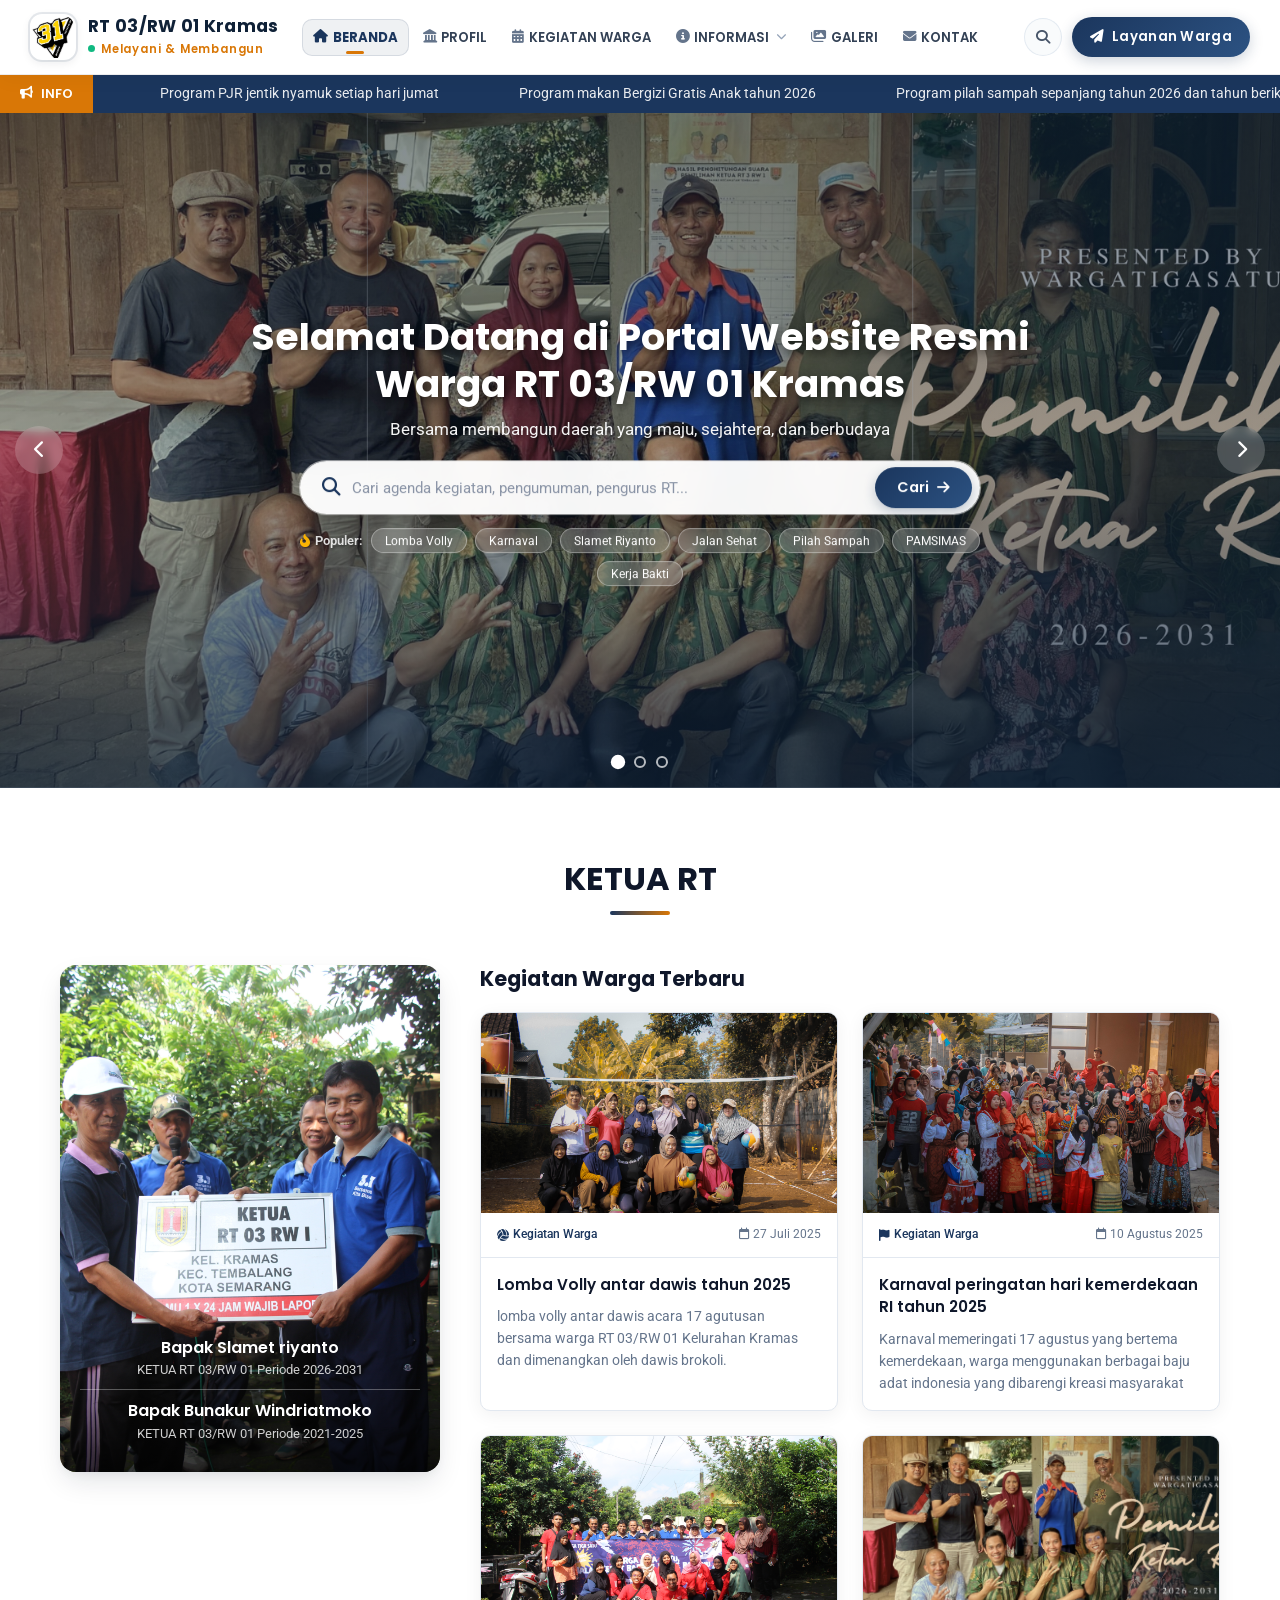
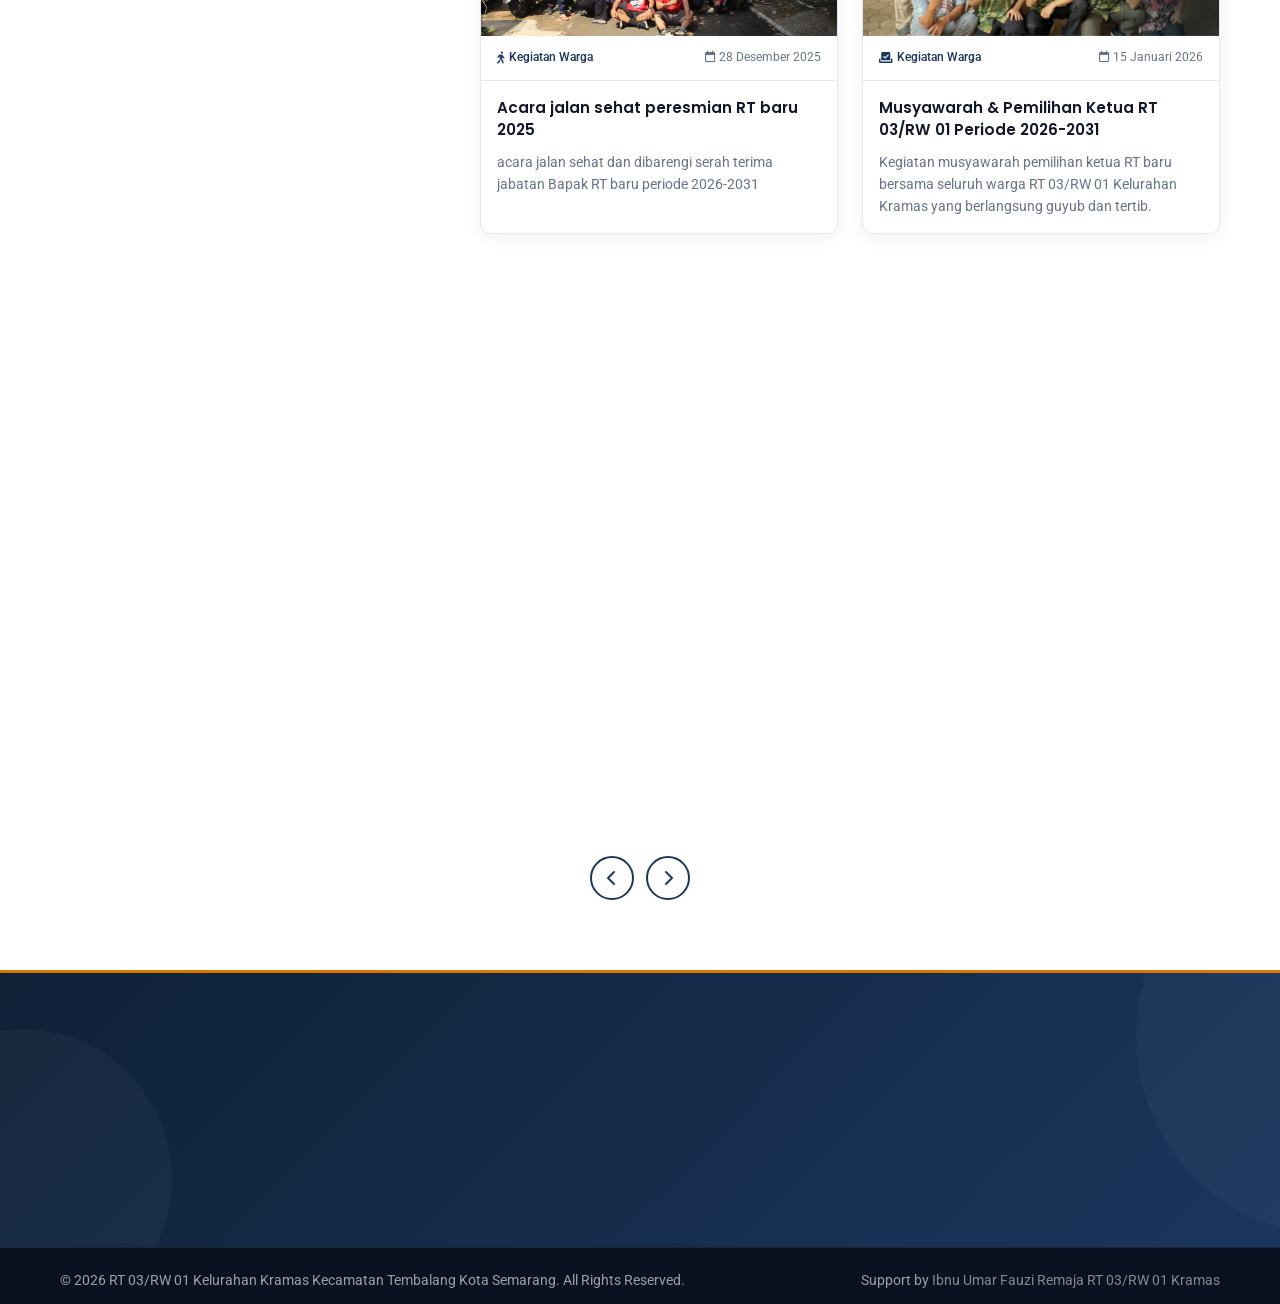
==== commit 5d45d1d3: "update" ====
--- a/index.html
+++ b/index.html
@@ -150,16 +150,16 @@
   <section class="hero" id="hero">
     <div class="hero-slides">
       <div class="hero-slide active">
-        <img src="https://ik.imagekit.io/nunuibnu/websitewarga31/fotodepan/pilrt" alt="pemilihan ketua RT">
+        <img src="images/fotodepan/pilrt.png" alt="pemilihan ketua RT">
         <div class="hero-overlay"></div>
       </div>
       <div class="hero-slide">
-        <img src="https://ik.imagekit.io/nunuibnu/websitewarga31/fotodepan/karnaval"
+        <img src="images/fotodepan/karnaval.png"
           alt="Pasar Tradisional Warga Tiga Satu">
         <div class="kegiatan karnaval"></div>
       </div>
       <div class="hero-slide">
-        <img src="https://ik.imagekit.io/nunuibnu/websitewarga31/fotodepan/karnaval1" alt="Festival karnaval">
+        <img src="images/fotodepan/karnaval1.png" alt="Festival karnaval">
         <div class="hero-overlay"></div>
       </div>
     </div>
@@ -225,7 +225,7 @@
 
       <div class="kd-wrapper fade-in">
         <div class="kd-photo">
-          <img src="https://ik.imagekit.io/nunuibnu/websitewarga31/fotopakrt/pakrtbaru"
+          <img src="images/fotopakrt/pakrtbaru.jpeg"
             alt="Kepala Daerah Warga Tiga Satu" style="aspect-ratio: 3/4; object-fit: cover;">
           <div class="kd-photo-caption">
             <div class="name">Bapak Slamet riyanto</div>
@@ -247,7 +247,7 @@
           <div class="berita-grid" style="grid-template-columns: repeat(auto-fill, minmax(240px, 1fr));">
             <div class="berita-card">
               <div class="card-image">
-                <img src="https://ik.imagekit.io/nunuibnu/websitewarga31/berita/27juli2025"
+                <img src="images/berita/27juli2025.jpeg"
                   alt="Lomba Volly antar dawis tahun 2025">
               </div>
               <div class="card-meta">
@@ -263,7 +263,7 @@
 
             <div class="berita-card">
               <div class="card-image">
-                <img src="https://ik.imagekit.io/nunuibnu/websitewarga31/berita/10agustus2025"
+                <img src="images/berita/10agustus2025.jpeg"
                   alt="Karnaval peringatan hari kemerdekaan RI tahun 2025">
               </div>
               <div class="card-meta">
@@ -279,7 +279,7 @@
 
             <div class="berita-card">
               <div class="card-image">
-                <img src="https://ik.imagekit.io/nunuibnu/websitewarga31/berita/28desember2025"
+                <img src="images/berita/28desember2025.jpeg"
                   alt="Acara jalan sehat peresmian RT baru 2025">
               </div>
               <div class="card-meta">
@@ -294,7 +294,7 @@
 
             <div class="berita-card">
               <div class="card-image">
-                <img src="https://ik.imagekit.io/nunuibnu/websitewarga31/fotodepan/pilrt"
+                <img src="images/fotodepan/pilrt.png"
                   alt="Musyawarah dan Pemilihan Ketua RT 03 RW 01 Periode 2026-2031">
               </div>
               <div class="card-meta">
@@ -325,7 +325,7 @@
         <div class="umkm-track">
           <div class="umkm-slide">
             <div class="umkm-slide-image">
-              <img src="https://ik.imagekit.io/nunuibnu/websitewarga31/fotodepan/karnaval"
+              <img src="images/fotodepan/karnaval.png"
                 alt="Karnaval Semarak Kemerdekaan RI RT 03 RW 01">
             </div>
             <div class="umkm-slide-content">
@@ -337,7 +337,7 @@
           </div>
           <div class="umkm-slide">
             <div class="umkm-slide-image">
-              <img src="https://ik.imagekit.io/nunuibnu/websitewarga31/fotodepan/pilrt"
+              <img src="images/fotodepan/pilrt.png"
                 alt="Musyawarah Pemilihan Ketua RT 03 RW 01">
             </div>
             <div class="umkm-slide-content">
@@ -349,7 +349,7 @@
           </div>
           <div class="umkm-slide">
             <div class="umkm-slide-image">
-              <img src="https://ik.imagekit.io/nunuibnu/websitewarga31/berita/28desember2025"
+              <img src="images/berita/28desember2025.jpeg"
                 alt="Jalan Sehat dan Guyub Rukun Warga">
             </div>
             <div class="umkm-slide-content">
@@ -361,7 +361,7 @@
           </div>
           <div class="umkm-slide">
             <div class="umkm-slide-image">
-              <img src="https://ik.imagekit.io/nunuibnu/websitewarga31/berita/27juli2025"
+              <img src="images/berita/27juli2025.jpeg"
                 alt="Lomba Volly Antar Dawis Warga">
             </div>
             <div class="umkm-slide-content">
@@ -373,7 +373,7 @@
           </div>
           <div class="umkm-slide">
             <div class="umkm-slide-image">
-              <img src="https://ik.imagekit.io/nunuibnu/websitewarga31/fotodepan/karnaval1"
+              <img src="images/fotodepan/karnaval1.png"
                 alt="Pawai Kreasi dan Seni Warga RT 03 RW 01">
             </div>
             <div class="umkm-slide-content">
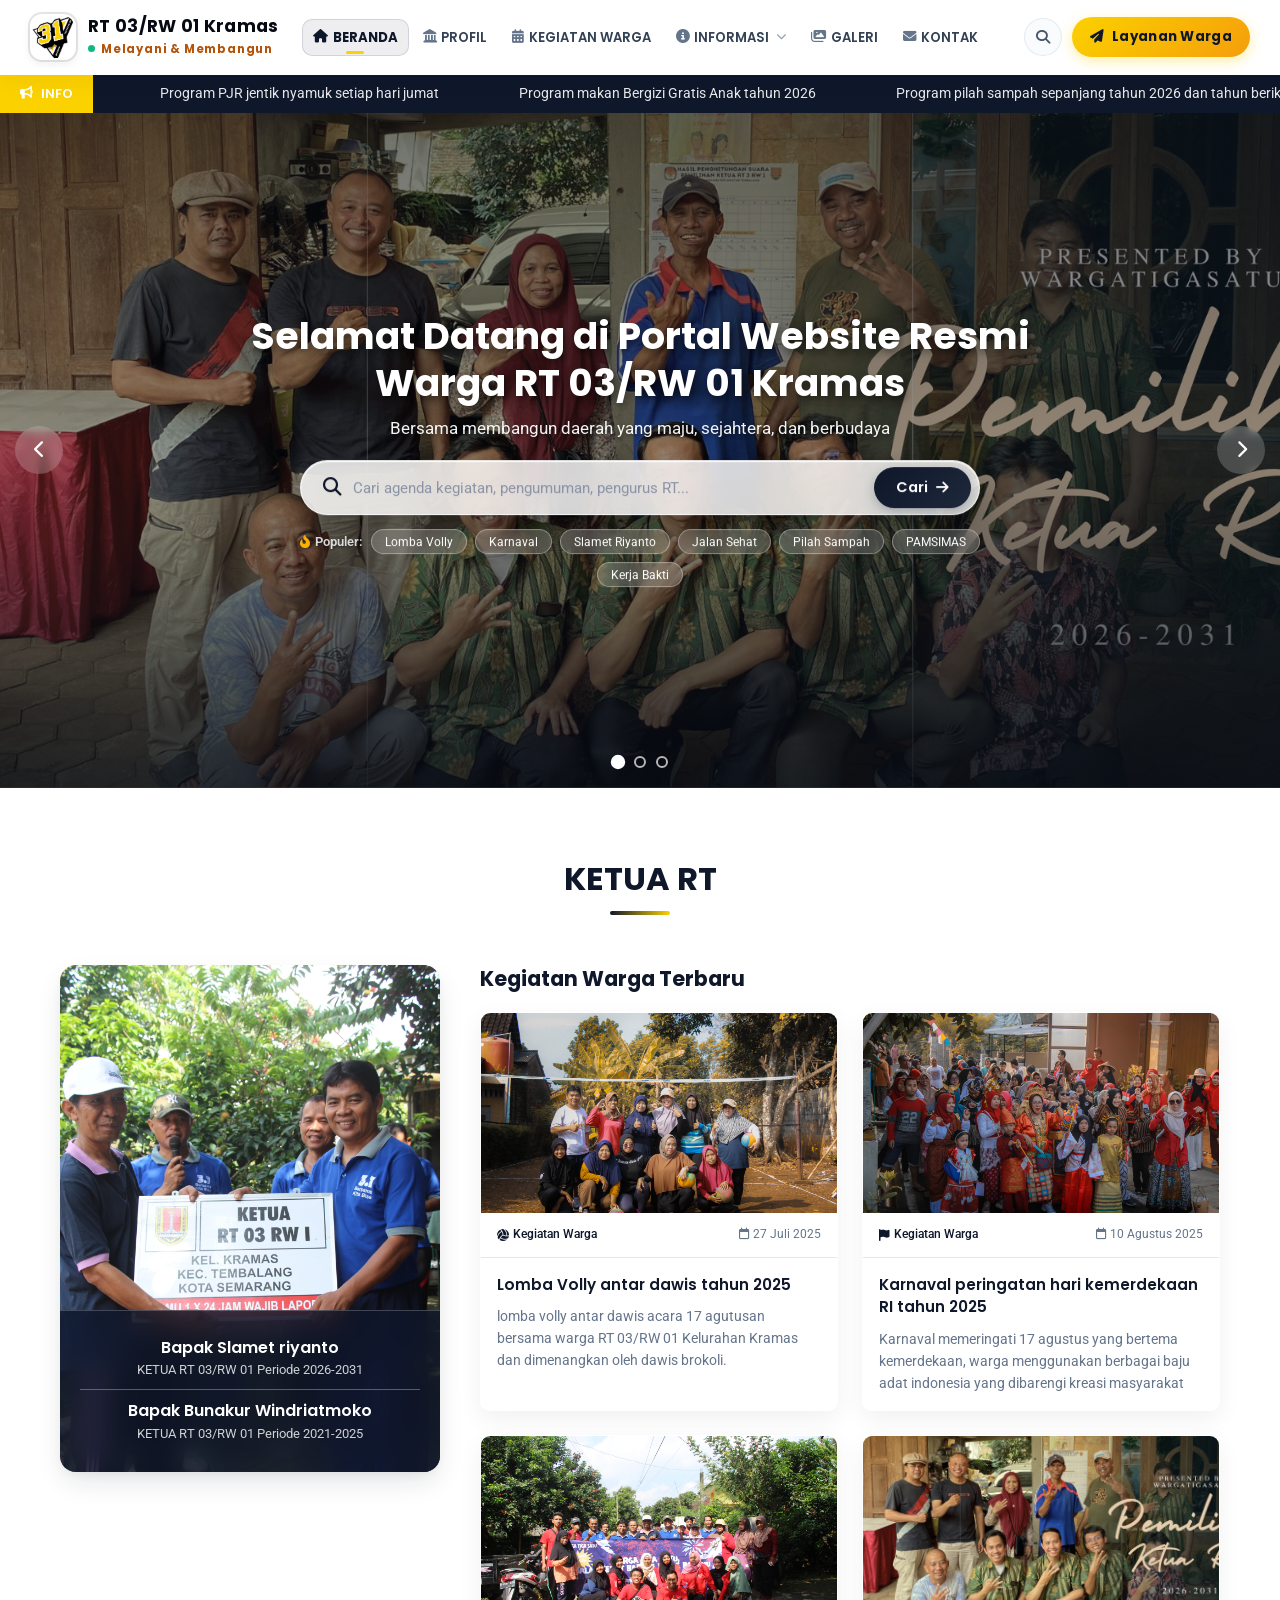
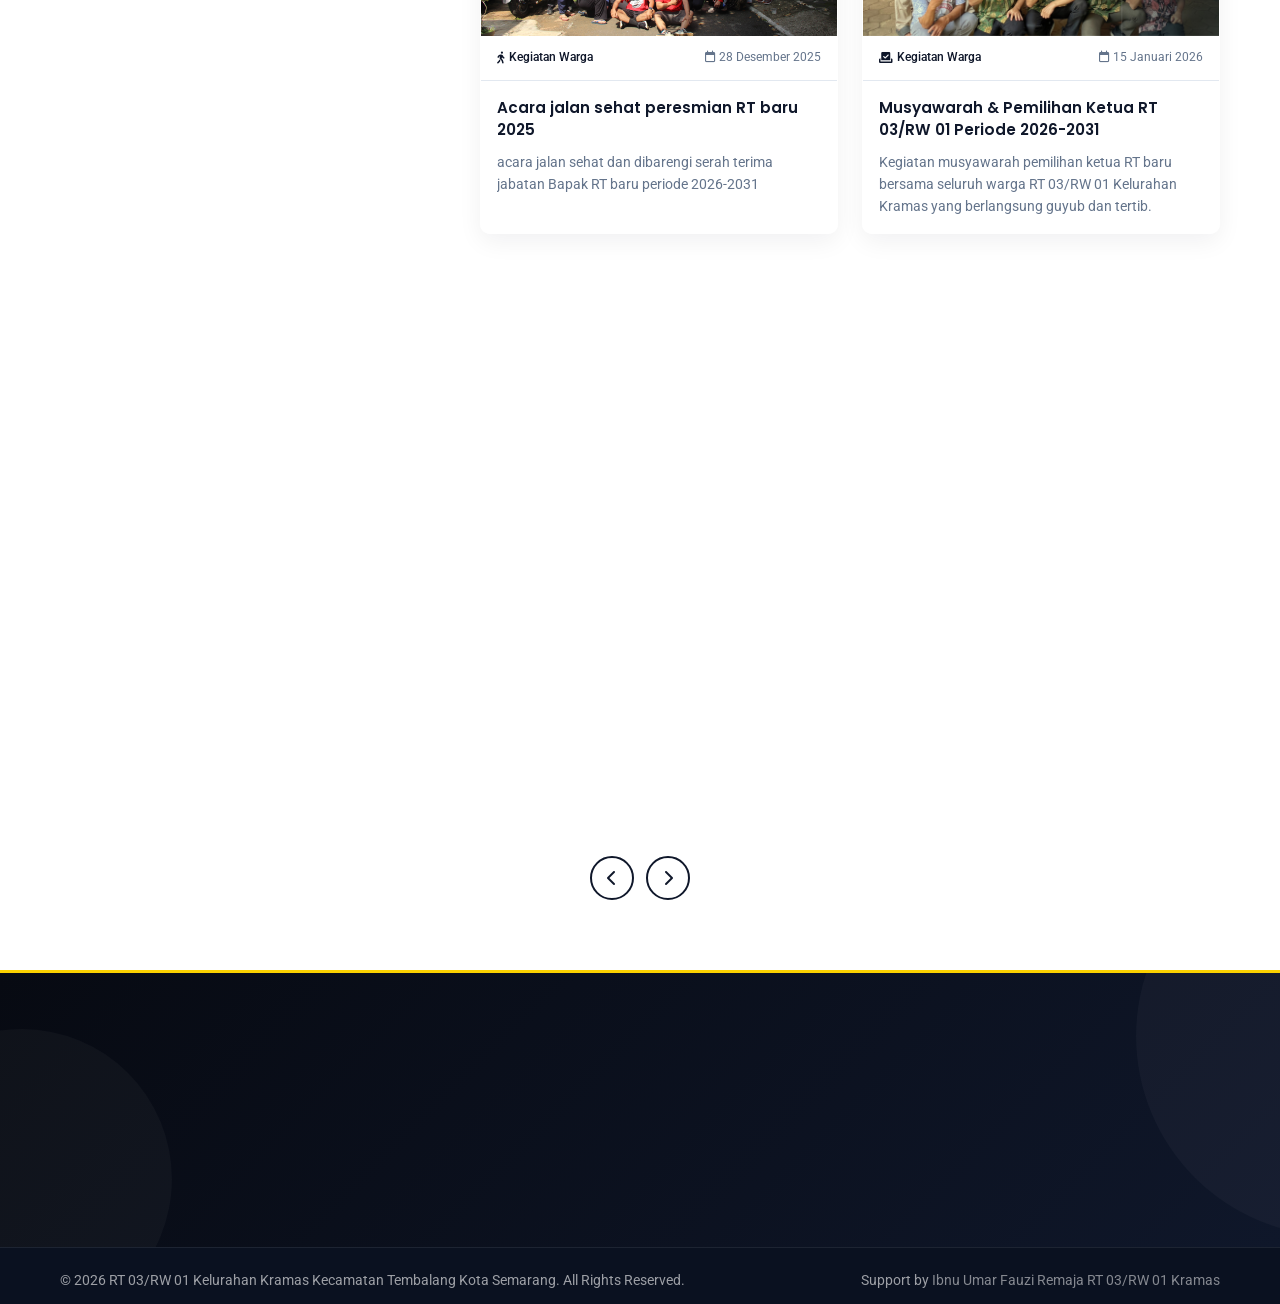
==== commit f75a4cd3: "fix(cache): update cache buster v2.1 ke seluruh halaman dan perbarui efek glassmorphism" ====
--- a/index.html
+++ b/index.html
@@ -9,7 +9,7 @@
   <meta name="keywords" content="Warga Tiga Satu, pemerintah daerah, kegiatan warga">
   <title>WARGA RT 03/RW 01 Kelurahan Kramas - Portal Resmi RT 03/RW 01 Kelurahan Kramas</title>
   <link rel="icon" type="image/jpeg" href="images/logo.jpg">
-  <link rel="stylesheet" href="css/style.css">
+  <link rel="stylesheet" href="css/style.css?v=2.1">
   <!-- Font Awesome for icons -->
   <link rel="stylesheet" href="https://cdnjs.cloudflare.com/ajax/libs/font-awesome/6.5.1/css/all.min.css">
 </head>
--- a/css/style.css
+++ b/css/style.css
@@ -3,14 +3,20 @@
 
 /* ===== CSS VARIABLES ===== */
 :root {
-  --primary: #1b365d;
-  --primary-dark: #0f2137;
-  --primary-light: #2c5282;
-  --accent: #d97706;
-  --accent-light: #f59e0b;
-  --accent-hover: #b45309;
-  --secondary: #15803d;
-  --secondary-light: #22c55e;
+  /* Brand Primary (Hitam Obsidian & Charcoal dari perisai logo REGATU) */
+  --primary: #0f172a;
+  --primary-dark: #070a12;
+  --primary-light: #1e293b;
+
+  /* Brand Signature Accent (Kuning Emas #FBD100 dari angka 31 logo REGATU) */
+  --accent: #fbd100;
+  --accent-light: #fef08a;
+  --accent-hover: #e5bd00;
+  --accent-dark: #b45309;
+
+  /* Brand Secondary (Aksen Hijau Komunitas & WhatsApp) */
+  --secondary: #10b981;
+  --secondary-light: #34d399;
   --text-dark: #0f172a;
   --text-body: #334155;
   --text-light: #64748b;
@@ -32,6 +38,21 @@
   --transition: all 0.3s cubic-bezier(0.4, 0, 0.2, 1);
   --font-primary: 'Poppins', sans-serif;
   --font-body: 'Roboto', sans-serif;
+
+  /* Glassmorphism Design Tokens */
+  --glass-bg: rgba(255, 255, 255, 0.72);
+  --glass-bg-subtle: rgba(255, 255, 255, 0.52);
+  --glass-bg-hover: rgba(255, 255, 255, 0.88);
+  --glass-border: rgba(255, 255, 255, 0.75);
+  --glass-border-subtle: rgba(226, 232, 240, 0.7);
+  --glass-border-glow: rgba(251, 209, 0, 0.45);
+  --glass-blur: blur(16px) saturate(180%);
+  --glass-blur-heavy: blur(24px) saturate(190%);
+  --glass-shadow: 0 10px 32px -4px rgba(15, 23, 42, 0.08), inset 0 1px 1px 0 rgba(255, 255, 255, 0.95);
+  --glass-shadow-hover: 0 20px 42px -6px rgba(15, 23, 42, 0.14), 0 0 24px rgba(251, 209, 0, 0.22), inset 0 1px 1px 0 #ffffff;
+  --glass-dark-bg: rgba(15, 23, 42, 0.72);
+  --glass-dark-border: rgba(255, 255, 255, 0.14);
+  --glass-dark-shadow: 0 16px 40px rgba(0, 0, 0, 0.38), inset 0 1px 0 rgba(255, 255, 255, 0.16);
 }
 
 /* ===== RESET & BASE ===== */
@@ -94,7 +115,7 @@
   padding: 8px 0;
   position: relative;
   z-index: 990;
-  border-bottom: 1px solid rgba(255, 255, 255, 0.08);
+  border-bottom: 2px solid var(--accent);
 }
 
 .top-bar .container {
@@ -155,22 +176,22 @@
 
 /* ===== NAVBAR ===== */
 .navbar {
-  background: rgba(255, 255, 255, 0.92);
+  background: rgba(255, 255, 255, 0.85);
   backdrop-filter: blur(20px) saturate(180%);
   -webkit-backdrop-filter: blur(20px) saturate(180%);
   padding: 0;
   position: sticky;
   top: 0;
   z-index: 1000;
-  border-bottom: 1px solid rgba(15, 23, 42, 0.08);
-  box-shadow: 0 4px 20px rgba(15, 23, 42, 0.04);
+  border-bottom: 1px solid rgba(255, 255, 255, 0.7);
+  box-shadow: 0 4px 24px rgba(15, 23, 42, 0.05), inset 0 1px 0 rgba(255, 255, 255, 0.85);
   transition: background 0.35s ease, box-shadow 0.35s ease, padding 0.35s ease;
 }
 
 .navbar.scrolled {
-  background: rgba(255, 255, 255, 0.98);
-  backdrop-filter: blur(24px);
-  -webkit-backdrop-filter: blur(24px);
+  background: rgba(255, 255, 255, 0.94);
+  backdrop-filter: blur(24px) saturate(190%);
+  -webkit-backdrop-filter: blur(24px) saturate(190%);
   box-shadow: 0 10px 30px -10px rgba(15, 23, 42, 0.1), 0 4px 12px rgba(0, 0, 0, 0.03);
 }
 
@@ -182,7 +203,7 @@
   height: 3px;
   width: 0%;
   background: linear-gradient(90deg, var(--primary), var(--accent));
-  box-shadow: 0 0 10px rgba(217, 119, 6, 0.4);
+  box-shadow: 0 0 10px rgba(251, 209, 0, 0.5);
   z-index: 1005;
   transition: width 0.1s linear;
 }
@@ -227,13 +248,13 @@
   border-radius: 12px;
   background: #ffffff;
   padding: 2px;
-  box-shadow: 0 3px 10px rgba(15, 23, 42, 0.08), 0 0 0 2px rgba(27, 54, 93, 0.1);
+  box-shadow: 0 3px 10px rgba(15, 23, 42, 0.08), 0 0 0 2px rgba(15, 23, 42, 0.1);
   transition: transform 0.35s cubic-bezier(0.34, 1.56, 0.64, 1), box-shadow 0.35s ease;
 }
 
 .navbar-brand:hover .logo {
   transform: scale(1.08) rotate(-3deg);
-  box-shadow: 0 6px 16px rgba(217, 119, 6, 0.25), 0 0 0 2px var(--accent);
+  box-shadow: 0 6px 16px rgba(251, 209, 0, 0.35), 0 0 0 2px var(--accent);
 }
 
 .navbar-brand .brand-text {
@@ -258,8 +279,8 @@
 .navbar-brand .brand-tagline {
   font-family: var(--font-primary);
   font-size: 0.72rem;
-  font-weight: 600;
-  color: var(--accent);
+  font-weight: 700;
+  color: var(--accent-dark);
   letter-spacing: 0.8px;
   display: flex;
   align-items: center;
@@ -331,7 +352,7 @@
 
 .nav-link:hover {
   color: var(--primary);
-  background: rgba(27, 54, 93, 0.06);
+  background: rgba(15, 23, 42, 0.06);
   transform: translateY(-1.5px);
 }
 
@@ -342,8 +363,8 @@
 
 .nav-link.active {
   color: var(--primary);
-  background: rgba(27, 54, 93, 0.07);
-  box-shadow: inset 0 0 0 1px rgba(27, 54, 93, 0.12);
+  background: rgba(15, 23, 42, 0.07);
+  box-shadow: inset 0 0 0 1px rgba(15, 23, 42, 0.12);
   font-weight: 700;
 }
 
@@ -382,11 +403,12 @@
   left: 50%;
   transform: translateX(-50%) translateY(10px);
   min-width: 270px;
-  background: rgba(255, 255, 255, 0.98);
-  backdrop-filter: blur(24px);
-  -webkit-backdrop-filter: blur(24px);
+  background: rgba(255, 255, 255, 0.88);
+  backdrop-filter: blur(24px) saturate(180%);
+  -webkit-backdrop-filter: blur(24px) saturate(180%);
   border-radius: 16px;
-  box-shadow: 0 20px 40px -10px rgba(15, 23, 42, 0.15), 0 0 0 1px rgba(226, 232, 240, 0.9);
+  border: 1px solid rgba(255, 255, 255, 0.8);
+  box-shadow: 0 20px 45px -10px rgba(15, 23, 42, 0.16), inset 0 1px 1px rgba(255, 255, 255, 1);
   padding: 8px;
   opacity: 0;
   visibility: hidden;
@@ -419,7 +441,7 @@
   width: 32px;
   height: 32px;
   border-radius: 8px;
-  background: rgba(27, 54, 93, 0.07);
+  background: rgba(15, 23, 42, 0.07);
   color: var(--primary);
   display: flex;
   align-items: center;
@@ -458,7 +480,7 @@
 }
 
 .dropdown-menu a:hover {
-  background: rgba(27, 54, 93, 0.05);
+  background: rgba(15, 23, 42, 0.05);
   color: var(--primary);
   padding-left: 14px;
 }
@@ -467,7 +489,7 @@
   background: var(--primary);
   color: #ffffff;
   transform: scale(1.08);
-  box-shadow: 0 4px 10px rgba(27, 54, 93, 0.25);
+  box-shadow: 0 4px 10px rgba(15, 23, 42, 0.25);
 }
 
 .dropdown-menu a:hover .dropdown-title {
@@ -508,7 +530,7 @@
   background: #ffffff;
   color: var(--primary);
   border-color: var(--primary);
-  box-shadow: 0 4px 12px rgba(27, 54, 93, 0.15);
+  box-shadow: 0 4px 12px rgba(15, 23, 42, 0.15);
   transform: translateY(-1.5px);
 }
 
@@ -518,13 +540,13 @@
   gap: 8px;
   padding: 9px 18px;
   border-radius: 50px;
-  background: linear-gradient(135deg, var(--primary), var(--primary-light));
-  color: #ffffff !important;
+  background: linear-gradient(135deg, #fbd100 0%, #f59e0b 100%);
+  color: #0f172a !important;
   font-family: var(--font-primary);
   font-size: 0.83rem;
-  font-weight: 600;
+  font-weight: 700;
   text-decoration: none;
-  box-shadow: 0 4px 14px rgba(27, 54, 93, 0.22);
+  box-shadow: 0 4px 14px rgba(251, 209, 0, 0.35);
   transition: all 0.3s cubic-bezier(0.4, 0, 0.2, 1);
   letter-spacing: 0.3px;
   white-space: nowrap;
@@ -537,8 +559,8 @@
 
 .navbar-cta-btn:hover {
   transform: translateY(-2px);
-  box-shadow: 0 6px 18px rgba(27, 54, 93, 0.35);
-  filter: brightness(1.08);
+  box-shadow: 0 6px 20px rgba(251, 209, 0, 0.55);
+  filter: brightness(1.05);
 }
 
 .navbar-cta-btn:hover i {
@@ -555,8 +577,8 @@
   width: 40px;
   height: 40px;
   border-radius: 10px;
-  background: rgba(27, 54, 93, 0.05);
-  border: 1px solid rgba(27, 54, 93, 0.1);
+  background: rgba(15, 23, 42, 0.05);
+  border: 1px solid rgba(15, 23, 42, 0.1);
   align-items: center;
   justify-content: center;
   cursor: pointer;
@@ -568,7 +590,7 @@
 }
 
 .nav-toggle:hover {
-  background: rgba(27, 54, 93, 0.1);
+  background: rgba(15, 23, 42, 0.1);
   transform: scale(1.05);
 }
 
@@ -591,7 +613,7 @@
 }
 
 .nav-toggle.active {
-  background: rgba(27, 54, 93, 0.12);
+  background: rgba(15, 23, 42, 0.12);
 }
 
 .nav-toggle.active span:nth-child(1) {
@@ -672,9 +694,9 @@
   height: 100%;
   background: linear-gradient(
     180deg,
-    rgba(15, 33, 55, 0.52) 0%,
-    rgba(15, 33, 55, 0.35) 50%,
-    rgba(15, 33, 55, 0.78) 100%
+    rgba(8, 12, 20, 0.58) 0%,
+    rgba(8, 12, 20, 0.38) 50%,
+    rgba(8, 12, 20, 0.85) 100%
   );
 }
 
@@ -720,18 +742,20 @@
   position: relative;
   display: flex;
   align-items: center;
-  background: rgba(255, 255, 255, 0.96);
-  backdrop-filter: blur(14px);
-  -webkit-backdrop-filter: blur(14px);
+  background: rgba(255, 255, 255, 0.82);
+  backdrop-filter: blur(20px) saturate(180%);
+  -webkit-backdrop-filter: blur(20px) saturate(180%);
   border-radius: 50px;
   padding: 6px 8px 6px 22px;
-  box-shadow: 0 12px 35px rgba(0, 0, 0, 0.28), 0 0 0 1px rgba(255, 255, 255, 0.6);
+  border: 1.5px solid rgba(255, 255, 255, 0.75);
+  box-shadow: 0 16px 40px rgba(0, 0, 0, 0.28), inset 0 1px 1px rgba(255, 255, 255, 0.95);
   transition: all 0.3s ease;
 }
 
 .hero-search-box:focus-within {
-  background: #ffffff;
-  box-shadow: 0 16px 42px rgba(0, 0, 0, 0.35), 0 0 0 3px rgba(217, 119, 6, 0.5);
+  background: rgba(255, 255, 255, 0.94);
+  border-color: var(--accent);
+  box-shadow: 0 20px 48px rgba(0, 0, 0, 0.35), 0 0 0 3px rgba(251, 209, 0, 0.4), inset 0 1px 1px #fff;
 }
 
 .hero-search-icon {
@@ -790,14 +814,14 @@
   align-items: center;
   gap: 8px;
   cursor: pointer;
-  box-shadow: 0 4px 12px rgba(27, 54, 93, 0.25);
+  box-shadow: 0 4px 12px rgba(15, 23, 42, 0.25);
   transition: all 0.3s ease;
   flex-shrink: 0;
 }
 
 .hero-search-submit:hover {
   transform: translateY(-1px);
-  box-shadow: 0 6px 16px rgba(27, 54, 93, 0.35);
+  box-shadow: 0 6px 16px rgba(15, 23, 42, 0.35);
   filter: brightness(1.08);
 }
 
@@ -1176,8 +1200,11 @@
   bottom: 0;
   left: 0;
   right: 0;
-  background: linear-gradient(transparent, rgba(0,0,0,0.8));
-  padding: 30px 20px 20px;
+  background: rgba(15, 23, 42, 0.78);
+  backdrop-filter: blur(14px) saturate(160%);
+  -webkit-backdrop-filter: blur(14px) saturate(160%);
+  border-top: 1px solid rgba(255, 255, 255, 0.2);
+  padding: 24px 20px 20px;
   border-radius: 0 0 var(--radius-lg) var(--radius-lg);
   color: white;
   text-align: center;
@@ -1214,17 +1241,21 @@
 }
 
 .berita-card {
-  background: var(--bg-white);
+  background: rgba(255, 255, 255, 0.88);
+  backdrop-filter: blur(14px) saturate(160%);
+  -webkit-backdrop-filter: blur(14px) saturate(160%);
   border-radius: var(--radius-md);
   overflow: hidden;
-  box-shadow: var(--shadow-card);
+  box-shadow: 0 8px 24px rgba(15, 23, 42, 0.06), inset 0 1px 1px rgba(255, 255, 255, 0.9);
   transition: var(--transition);
-  border: 1px solid var(--border-light);
+  border: 1px solid rgba(255, 255, 255, 0.8);
 }
 
 .berita-card:hover {
   transform: translateY(-6px);
-  box-shadow: var(--shadow-lg);
+  background: rgba(255, 255, 255, 0.96);
+  border-color: rgba(251, 209, 0, 0.45);
+  box-shadow: 0 16px 36px -4px rgba(15, 23, 42, 0.12), 0 0 20px rgba(251, 209, 0, 0.15);
 }
 
 .berita-card .card-image {
@@ -1338,13 +1369,13 @@
 .tab-btn.active {
   border-left-color: var(--primary);
   color: var(--primary);
-  background: rgba(27, 54, 93, 0.06);
+  background: rgba(15, 23, 42, 0.06);
   font-weight: 600;
 }
 
 .tab-btn:hover {
   color: var(--primary);
-  background: rgba(27, 54, 93, 0.03);
+  background: rgba(15, 23, 42, 0.03);
 }
 
 .tabs-content {
@@ -1528,7 +1559,7 @@
   left: 0;
   width: 100%;
   height: 200px;
-  background: linear-gradient(180deg, rgba(27, 54, 93, 0.03), transparent);
+  background: linear-gradient(180deg, rgba(15, 23, 42, 0.03), transparent);
 }
 
 .pelayanan-grid {
@@ -1538,11 +1569,14 @@
 }
 
 .pelayanan-card {
-  background: var(--bg-white);
+  background: rgba(255, 255, 255, 0.88);
+  backdrop-filter: blur(14px) saturate(160%);
+  -webkit-backdrop-filter: blur(14px) saturate(160%);
+  border: 1px solid rgba(255, 255, 255, 0.8);
   border-radius: var(--radius-lg);
   padding: 32px 24px;
   text-align: center;
-  box-shadow: var(--shadow-card);
+  box-shadow: 0 10px 30px -5px rgba(15, 23, 42, 0.06), inset 0 1px 1px rgba(255, 255, 255, 0.95);
   transition: var(--transition);
   position: relative;
   overflow: hidden;
@@ -1573,7 +1607,7 @@
   width: 72px;
   height: 72px;
   border-radius: 50%;
-  background: rgba(27, 54, 93, 0.07);
+  background: rgba(15, 23, 42, 0.07);
   display: flex;
   align-items: center;
   justify-content: center;
@@ -2238,7 +2272,7 @@
     width: 34px;
     height: 34px;
     border-radius: 8px;
-    background: rgba(27, 54, 93, 0.07);
+    background: rgba(15, 23, 42, 0.07);
     color: var(--primary);
     display: flex;
     align-items: center;
@@ -2249,11 +2283,11 @@
   }
 
   .nav-link:active {
-    background: rgba(27, 54, 93, 0.05);
+    background: rgba(15, 23, 42, 0.05);
   }
 
   .nav-link.active {
-    background: rgba(27, 54, 93, 0.06);
+    background: rgba(15, 23, 42, 0.06);
     color: var(--primary);
     font-weight: 700;
     border-left: 4px solid var(--accent);
@@ -2347,7 +2381,7 @@
   }
 
   .dropdown-menu a:active {
-    background: rgba(27, 54, 93, 0.08);
+    background: rgba(15, 23, 42, 0.08);
   }
 
   .dropdown-icon {
@@ -2356,7 +2390,7 @@
     border-radius: 8px;
     font-size: 0.78rem;
     flex-shrink: 0;
-    background: rgba(27, 54, 93, 0.08);
+    background: rgba(15, 23, 42, 0.08);
     color: var(--primary);
     display: flex;
     align-items: center;
@@ -2401,7 +2435,7 @@
     font-size: 0.88rem;
     border-radius: 10px;
     gap: 10px;
-    box-shadow: 0 4px 15px rgba(27, 54, 93, 0.22);
+    box-shadow: 0 4px 15px rgba(15, 23, 42, 0.22);
   }
 
   .drawer-contact-quick {
@@ -2873,7 +2907,7 @@
   font-size: 0.72rem;
   font-weight: 600;
   color: var(--primary);
-  background: rgba(27, 54, 93, 0.08);
+  background: rgba(15, 23, 42, 0.08);
   padding: 3px 8px;
   border-radius: 4px;
   margin-bottom: 6px;
@@ -2986,7 +3020,7 @@
 .video-card:hover {
   transform: translateY(-5px);
   box-shadow: 0 14px 28px rgba(15, 23, 42, 0.12);
-  border-color: rgba(27, 54, 93, 0.35);
+  border-color: rgba(15, 23, 42, 0.35);
 }
 
 .video-thumb {
@@ -3141,9 +3175,9 @@
 }
 
 .btn-inline-play {
-  background: rgba(27, 54, 93, 0.08);
+  background: rgba(15, 23, 42, 0.08);
   color: var(--primary);
-  border: 1px solid rgba(27, 54, 93, 0.15);
+  border: 1px solid rgba(15, 23, 42, 0.15);
   padding: 5px 12px;
   border-radius: 20px;
   font-size: 0.78rem;
@@ -3156,7 +3190,7 @@
 }
 
 .btn-inline-play:hover {
-  background: rgba(27, 54, 93, 0.15);
+  background: rgba(15, 23, 42, 0.15);
 }
 
 /* ===== VIDEO LIGHTBOX MODAL ===== */
@@ -3305,8 +3339,8 @@
 
 .form-control:focus {
   outline: none;
-  border-color: var(--primary);
-  box-shadow: 0 0 0 3px rgba(27, 54, 93, 0.15);
+  border-color: var(--accent);
+  box-shadow: 0 0 0 3px rgba(251, 209, 0, 0.3);
 }
 
 textarea.form-control {
@@ -3449,3 +3483,308 @@
     font-size: 0.78rem;
   }
 }
+
+/* ===================================================
+   GLASSMORPHISM DESIGN SYSTEM & UTILITIES
+   =================================================== */
+
+/* Ambient mesh background wrapper that enables frosted glass refraction */
+.glass-ambient-section {
+  position: relative;
+  background: linear-gradient(135deg, #f8fafc 0%, #edf2f7 50%, #f1f5f9 100%);
+  overflow: hidden;
+  z-index: 1;
+}
+
+.glass-ambient-decor {
+  position: absolute;
+  border-radius: 50%;
+  filter: blur(70px);
+  pointer-events: none;
+  z-index: 0;
+  opacity: 0.65;
+  animation: floatAmbient 12s ease-in-out infinite alternate;
+}
+
+.glass-ambient-decor.shape-1 {
+  width: 320px;
+  height: 320px;
+  top: -60px;
+  right: -40px;
+  background: radial-gradient(circle, rgba(251, 209, 0, 0.35) 0%, rgba(245, 158, 11, 0.15) 70%, transparent 100%);
+}
+
+.glass-ambient-decor.shape-2 {
+  width: 380px;
+  height: 380px;
+  bottom: -80px;
+  left: -60px;
+  background: radial-gradient(circle, rgba(16, 185, 129, 0.25) 0%, rgba(56, 189, 248, 0.15) 70%, transparent 100%);
+  animation-duration: 15s;
+  animation-direction: alternate-reverse;
+}
+
+.glass-ambient-decor.shape-3 {
+  width: 260px;
+  height: 260px;
+  top: 45%;
+  left: 45%;
+  transform: translate(-50%, -50%);
+  background: radial-gradient(circle, rgba(99, 102, 241, 0.15) 0%, transparent 70%);
+  animation-duration: 10s;
+}
+
+@keyframes floatAmbient {
+  0% {
+    transform: translateY(0) scale(1);
+  }
+  50% {
+    transform: translateY(-22px) scale(1.06);
+  }
+  100% {
+    transform: translateY(18px) scale(0.96);
+  }
+}
+
+/* Glass Card - Core Component */
+.glass-card {
+  position: relative;
+  background: var(--glass-bg);
+  backdrop-filter: var(--glass-blur);
+  -webkit-backdrop-filter: var(--glass-blur);
+  border: 1px solid var(--glass-border);
+  border-radius: var(--radius-lg);
+  box-shadow: var(--glass-shadow);
+  transition: transform 0.35s cubic-bezier(0.16, 1, 0.3, 1), box-shadow 0.35s ease, border-color 0.35s ease, background 0.35s ease;
+  overflow: hidden;
+  z-index: 1;
+}
+
+/* Specular light shimmer across the glass surface on hover */
+.glass-card::before {
+  content: '';
+  position: absolute;
+  top: 0;
+  left: -130%;
+  width: 100%;
+  height: 100%;
+  background: linear-gradient(105deg, transparent 20%, rgba(255, 255, 255, 0.45) 50%, transparent 80%);
+  pointer-events: none;
+  transition: left 0.75s ease;
+  z-index: 2;
+}
+
+.glass-card:hover::before {
+  left: 130%;
+}
+
+.glass-card:hover {
+  transform: translateY(-6px);
+  background: var(--glass-bg-hover);
+  border-color: rgba(251, 209, 0, 0.55);
+  box-shadow: var(--glass-shadow-hover);
+}
+
+/* Dark Glass Card */
+.glass-card-dark {
+  background: var(--glass-dark-bg);
+  backdrop-filter: var(--glass-blur-heavy);
+  -webkit-backdrop-filter: var(--glass-blur-heavy);
+  border: 1px solid var(--glass-dark-border);
+  box-shadow: var(--glass-dark-shadow);
+  color: #fff;
+}
+
+.glass-card-dark:hover {
+  background: rgba(15, 23, 42, 0.85);
+  border-color: rgba(251, 209, 0, 0.5);
+  box-shadow: 0 20px 48px rgba(0, 0, 0, 0.45), 0 0 24px rgba(251, 209, 0, 0.2);
+}
+
+/* Glass Pill / Badge */
+.glass-pill {
+  display: inline-flex;
+  align-items: center;
+  gap: 8px;
+  padding: 6px 18px;
+  background: rgba(255, 255, 255, 0.16);
+  backdrop-filter: blur(14px);
+  -webkit-backdrop-filter: blur(14px);
+  border: 1px solid rgba(255, 255, 255, 0.35);
+  border-radius: 50px;
+  box-shadow: 0 4px 15px rgba(0, 0, 0, 0.1), inset 0 1px 0 rgba(255, 255, 255, 0.4);
+  font-size: 0.85rem;
+  font-weight: 500;
+  transition: var(--transition);
+}
+
+.glass-pill:hover {
+  background: rgba(255, 255, 255, 0.28);
+  border-color: rgba(255, 255, 255, 0.6);
+  transform: translateY(-2px);
+}
+
+/* Glass Icon Wrapper */
+.glass-icon-box {
+  width: 58px;
+  height: 58px;
+  border-radius: 18px;
+  display: flex;
+  align-items: center;
+  justify-content: center;
+  font-size: 24px;
+  margin: 0 auto 16px auto;
+  position: relative;
+  transition: transform 0.35s cubic-bezier(0.34, 1.56, 0.64, 1), box-shadow 0.35s ease;
+  backdrop-filter: blur(12px);
+  -webkit-backdrop-filter: blur(12px);
+  border: 1px solid rgba(255, 255, 255, 0.7);
+  box-shadow: 0 8px 20px rgba(15, 23, 42, 0.08), inset 0 1px 1px rgba(255, 255, 255, 0.95);
+}
+
+.glass-card:hover .glass-icon-box {
+  transform: scale(1.12) rotate(-4deg);
+}
+
+/* Specific icon accent variants */
+.glass-icon-gold {
+  background: linear-gradient(135deg, rgba(251, 209, 0, 0.28), rgba(245, 158, 11, 0.15));
+  color: #b45309;
+}
+
+.glass-icon-pink {
+  background: linear-gradient(135deg, rgba(225, 48, 108, 0.22), rgba(150, 47, 191, 0.15));
+  color: #e1306c;
+}
+
+.glass-icon-blue {
+  background: linear-gradient(135deg, rgba(59, 130, 246, 0.22), rgba(14, 165, 233, 0.15));
+  color: #0284c7;
+}
+
+.glass-icon-green {
+  background: linear-gradient(135deg, rgba(16, 185, 129, 0.22), rgba(5, 150, 105, 0.15));
+  color: #059669;
+}
+
+/* Glass Kontak Card Grid */
+.kontak-card {
+  padding: 28px 22px;
+  text-align: center;
+  display: flex;
+  flex-direction: column;
+  justify-content: center;
+  align-items: center;
+}
+
+.kontak-card h4 {
+  font-family: var(--font-primary);
+  font-size: 1.08rem;
+  color: var(--text-dark);
+  margin-bottom: 8px;
+  font-weight: 600;
+}
+
+.kontak-card p {
+  font-size: 0.88rem;
+  color: var(--text-body);
+  line-height: 1.55;
+  margin: 0;
+}
+
+/* Glass Button */
+.glass-btn {
+  display: inline-flex;
+  align-items: center;
+  justify-content: center;
+  gap: 10px;
+  padding: 12px 26px;
+  border-radius: 50px;
+  background: rgba(255, 255, 255, 0.22);
+  backdrop-filter: blur(12px);
+  -webkit-backdrop-filter: blur(12px);
+  border: 1px solid rgba(255, 255, 255, 0.6);
+  color: #fff;
+  font-weight: 600;
+  box-shadow: 0 8px 24px rgba(0, 0, 0, 0.15), inset 0 1px 1px rgba(255, 255, 255, 0.8);
+  transition: all 0.3s ease;
+  cursor: pointer;
+  text-decoration: none;
+}
+
+.glass-btn:hover {
+  background: rgba(255, 255, 255, 0.36);
+  border-color: #fff;
+  transform: translateY(-2px);
+  box-shadow: 0 12px 30px rgba(0, 0, 0, 0.2), inset 0 1px 1px rgba(255, 255, 255, 1);
+  color: #fff;
+}
+
+/* Glass-enhanced Page Banner */
+.page-banner {
+  background: linear-gradient(135deg, #070a12 0%, #0f172a 60%, #1e293b 100%);
+  position: relative;
+  overflow: hidden;
+}
+
+.page-banner::after {
+  content: '';
+  position: absolute;
+  bottom: -60px;
+  left: 25%;
+  width: 380px;
+  height: 200px;
+  background: radial-gradient(ellipse, rgba(251, 209, 0, 0.22) 0%, rgba(16, 185, 129, 0.12) 50%, transparent 75%);
+  filter: blur(50px);
+  pointer-events: none;
+}
+
+.page-banner .breadcrumb {
+  display: inline-flex;
+  align-items: center;
+  gap: 10px;
+  padding: 6px 18px;
+  background: rgba(255, 255, 255, 0.1);
+  backdrop-filter: blur(14px);
+  -webkit-backdrop-filter: blur(14px);
+  border: 1px solid rgba(255, 255, 255, 0.22);
+  border-radius: 50px;
+  box-shadow: 0 4px 16px rgba(0, 0, 0, 0.18), inset 0 1px 0 rgba(255, 255, 255, 0.25);
+  margin-top: 6px;
+}
+
+/* Enhanced Content Card with frosted glass aesthetic */
+.content-card {
+  background: rgba(255, 255, 255, 0.88);
+  backdrop-filter: blur(16px) saturate(170%);
+  -webkit-backdrop-filter: blur(16px) saturate(170%);
+  border: 1px solid rgba(255, 255, 255, 0.75);
+  box-shadow: 0 10px 30px -5px rgba(15, 23, 42, 0.06), inset 0 1px 1px rgba(255, 255, 255, 0.95);
+  transition: transform 0.3s ease, box-shadow 0.3s ease, border-color 0.3s ease;
+}
+
+.content-card:hover {
+  box-shadow: 0 16px 36px -6px rgba(15, 23, 42, 0.1), inset 0 1px 1px rgba(255, 255, 255, 1);
+}
+
+/* Glass Search Overlay */
+.search-overlay {
+  background: rgba(15, 23, 42, 0.78);
+  backdrop-filter: blur(20px) saturate(180%);
+  -webkit-backdrop-filter: blur(20px) saturate(180%);
+}
+
+.search-overlay .search-box-input-wrap input {
+  background: rgba(255, 255, 255, 0.16);
+  backdrop-filter: blur(16px);
+  -webkit-backdrop-filter: blur(16px);
+  border: 1.5px solid rgba(255, 255, 255, 0.35);
+  box-shadow: 0 10px 35px rgba(0, 0, 0, 0.25), inset 0 1px 1px rgba(255, 255, 255, 0.3);
+}
+
+.search-overlay .search-box-input-wrap input:focus {
+  background: rgba(255, 255, 255, 0.24);
+  border-color: var(--accent);
+  box-shadow: 0 12px 40px rgba(0, 0, 0, 0.35), 0 0 25px rgba(251, 209, 0, 0.3), inset 0 1px 1px rgba(255, 255, 255, 0.5);
+}
+
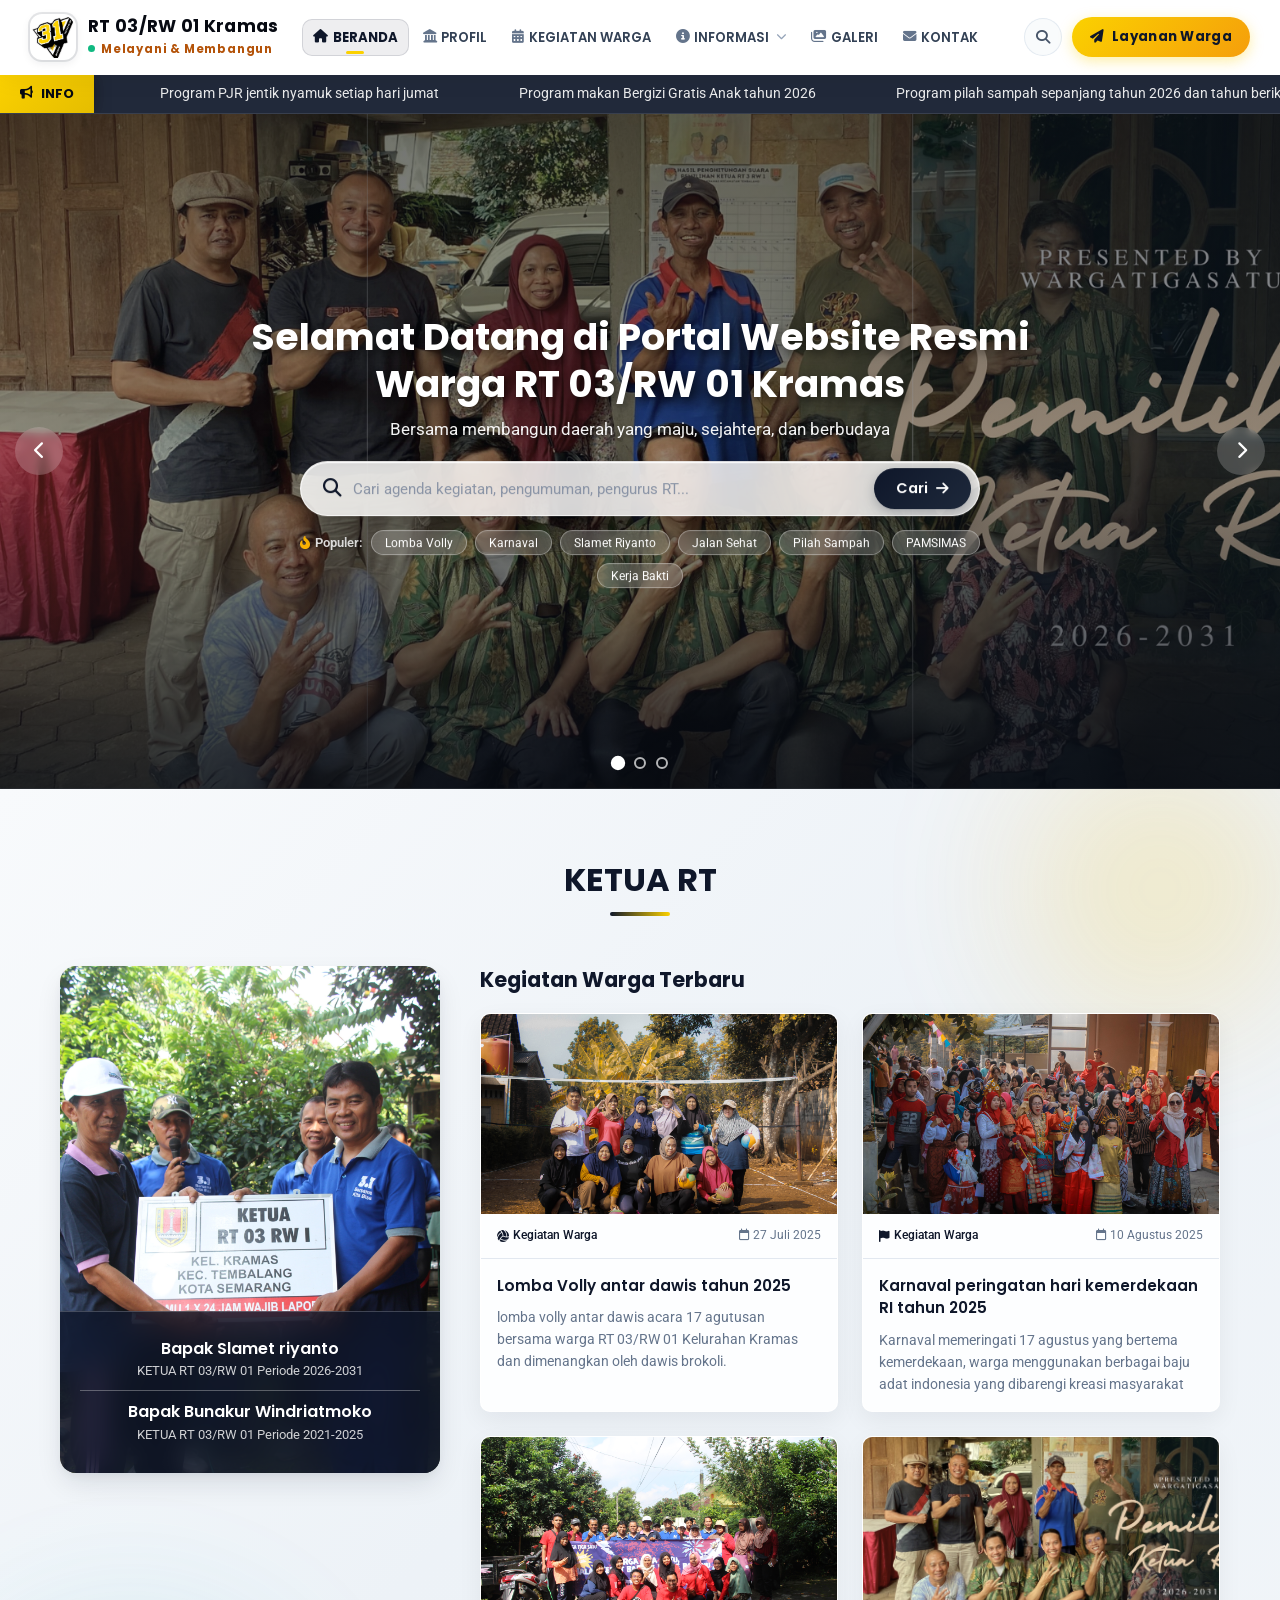
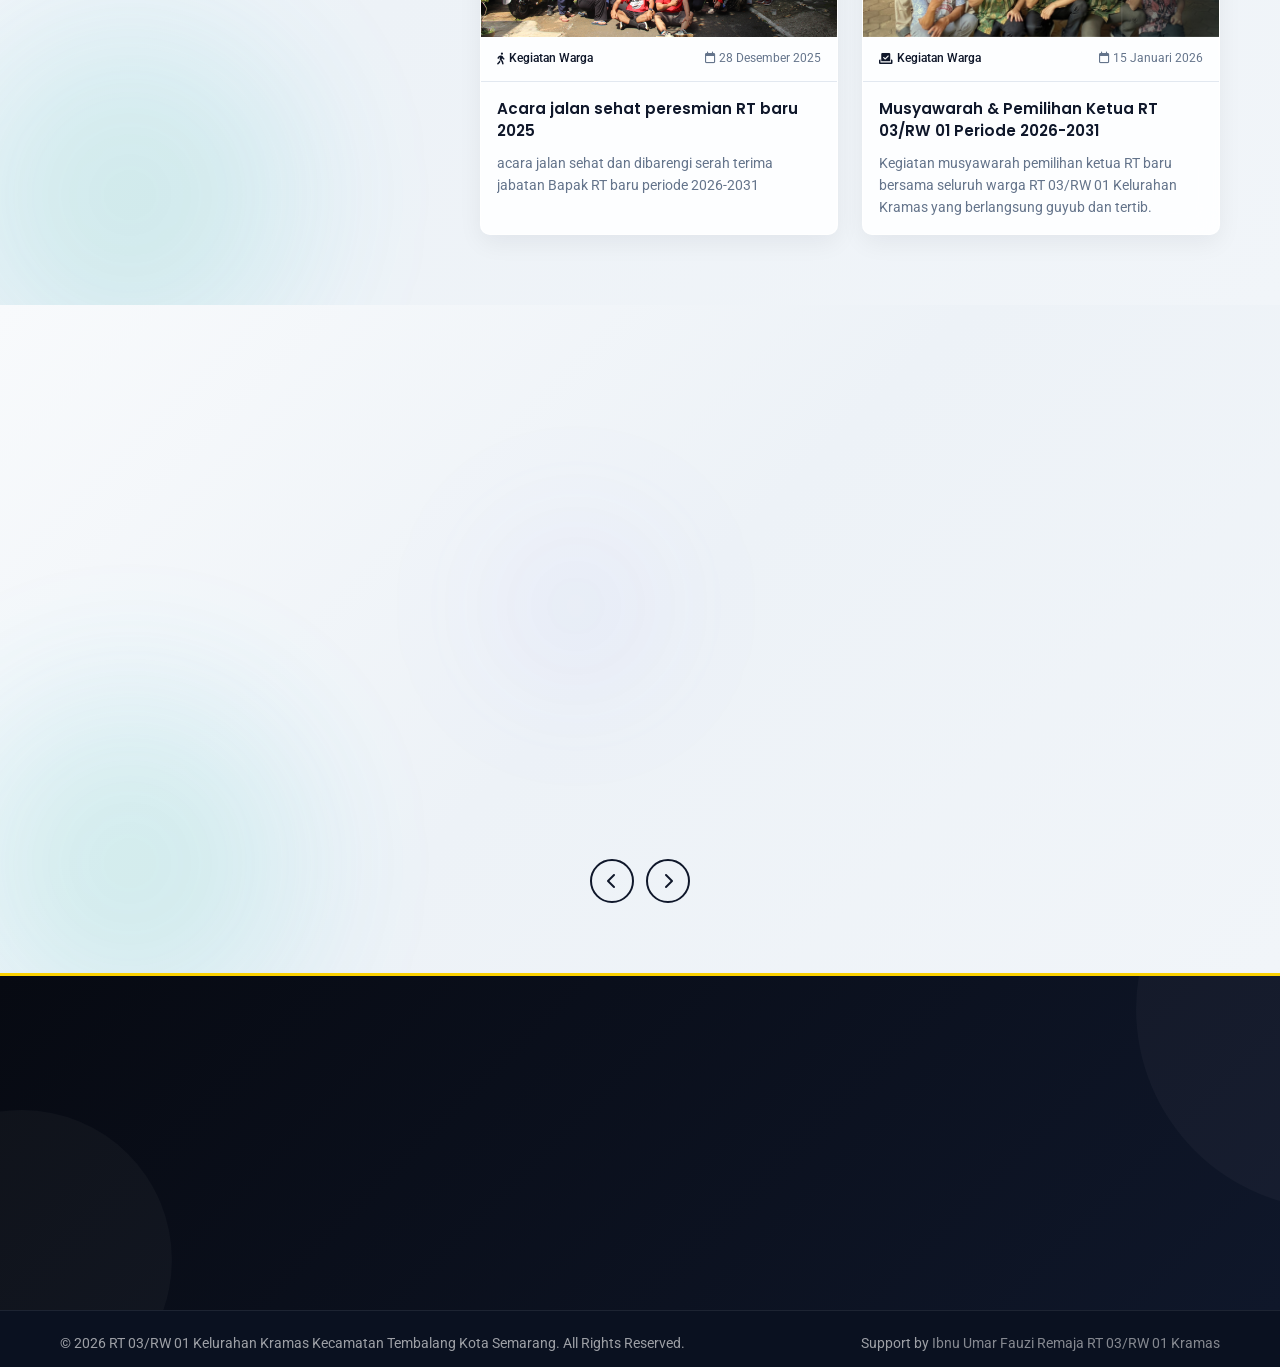
==== commit d7703cad: "feat: terapkan efek glassmorphism di semua menu (beranda, profil, kegiatan, informasi, galeri, konta" ====
--- a/index.html
+++ b/index.html
@@ -9,7 +9,7 @@
   <meta name="keywords" content="Warga Tiga Satu, pemerintah daerah, kegiatan warga">
   <title>WARGA RT 03/RW 01 Kelurahan Kramas - Portal Resmi RT 03/RW 01 Kelurahan Kramas</title>
   <link rel="icon" type="image/jpeg" href="images/logo.jpg">
-  <link rel="stylesheet" href="css/style.css?v=2.1">
+  <link rel="stylesheet" href="css/style.css?v=3.0">
   <!-- Font Awesome for icons -->
   <link rel="stylesheet" href="https://cdnjs.cloudflare.com/ajax/libs/font-awesome/6.5.1/css/all.min.css">
 </head>
@@ -216,8 +216,10 @@
   </section>
 
   <!-- ===== KETUA RT ===== -->
-  <section class="section KETUA RT" id="KETUA RT">
-    <div class="container">
+  <section class="section KETUA RT glass-ambient-section" id="KETUA RT">
+    <div class="glass-ambient-decor shape-1"></div>
+    <div class="glass-ambient-decor shape-2"></div>
+    <div class="container" style="position:relative; z-index:1;">
       <div class="section-title fade-in">
         <h2>KETUA RT</h2>
         <div class="divider"></div>
@@ -314,8 +316,10 @@
   </section>
 
   <!-- ===== FOTO UNGGULAN KEGIATAN ===== -->
-  <section class="section umkm-section" id="foto-kegiatan">
-    <div class="container">
+  <section class="section umkm-section glass-ambient-section" id="foto-kegiatan">
+    <div class="glass-ambient-decor shape-2"></div>
+    <div class="glass-ambient-decor shape-3"></div>
+    <div class="container" style="position:relative; z-index:1;">
       <div class="section-title fade-in">
         <h2>Foto Unggulan Kegiatan</h2>
         <div class="divider"></div>
--- a/css/style.css
+++ b/css/style.css
@@ -1470,7 +1470,11 @@
   flex: 0 0 100%;
   display: flex;
   align-items: center;
-  background: linear-gradient(135deg, var(--bg-section), var(--bg-light));
+  background: rgba(255, 255, 255, 0.85);
+  backdrop-filter: blur(16px) saturate(180%);
+  -webkit-backdrop-filter: blur(16px) saturate(180%);
+  border: 1px solid rgba(255, 255, 255, 0.8);
+  box-shadow: 0 10px 32px -4px rgba(15, 23, 42, 0.08), inset 0 1px 1px rgba(255, 255, 255, 0.95);
   border-radius: var(--radius-lg);
   overflow: hidden;
   min-height: 350px;
@@ -1753,17 +1757,40 @@
 .statistik-item {
   text-align: center;
   color: white;
+  background: rgba(255, 255, 255, 0.08);
+  backdrop-filter: blur(14px);
+  -webkit-backdrop-filter: blur(14px);
+  padding: 28px 18px;
+  border-radius: var(--radius-lg);
+  border: 1px solid rgba(255, 255, 255, 0.16);
+  box-shadow: 0 8px 32px rgba(0, 0, 0, 0.25), inset 0 1px 0 rgba(255, 255, 255, 0.2);
+  transition: var(--transition);
+}
+
+.statistik-item:hover {
+  transform: translateY(-5px);
+  background: rgba(255, 255, 255, 0.14);
+  border-color: rgba(251, 209, 0, 0.5);
+  box-shadow: 0 16px 40px rgba(0, 0, 0, 0.35), 0 0 20px rgba(251, 209, 0, 0.2);
 }
 
 .statistik-item .stat-icon {
-  width: 56px;
-  height: 56px;
-  border-radius: 50%;
-  background: rgba(255, 255, 255, 0.12);
+  width: 58px;
+  height: 58px;
+  border-radius: 18px;
+  background: rgba(255, 255, 255, 0.14);
+  backdrop-filter: blur(8px);
+  -webkit-backdrop-filter: blur(8px);
+  border: 1px solid rgba(255, 255, 255, 0.22);
   display: flex;
   align-items: center;
   justify-content: center;
   margin: 0 auto 16px;
+  transition: transform 0.35s ease;
+}
+
+.statistik-item:hover .stat-icon {
+  transform: scale(1.1) rotate(-4deg);
 }
 
 .statistik-item .stat-icon svg {
@@ -2019,10 +2046,14 @@
 
 /* ===== RUNNING TEXT / TICKER ===== */
 .ticker-bar {
-  background: var(--primary);
+  background: rgba(15, 23, 42, 0.92);
+  backdrop-filter: blur(14px);
+  -webkit-backdrop-filter: blur(14px);
   padding: 8px 0;
   overflow: hidden;
   position: relative;
+  border-bottom: 1px solid rgba(255, 255, 255, 0.1);
+  box-shadow: 0 4px 15px rgba(0, 0, 0, 0.1);
 }
 
 .ticker-label {
@@ -2030,15 +2061,16 @@
   left: 0;
   top: 0;
   height: 100%;
-  background: var(--accent);
-  color: white;
+  background: linear-gradient(135deg, var(--accent), var(--accent-hover));
+  color: var(--primary-dark);
   font-family: var(--font-primary);
   font-size: 0.8rem;
-  font-weight: 600;
+  font-weight: 700;
   padding: 8px 20px;
   display: flex;
   align-items: center;
-  z-index: 1;
+  z-index: 2;
+  box-shadow: 4px 0 14px rgba(0, 0, 0, 0.25);
 }
 
 .ticker-content {
@@ -2209,14 +2241,16 @@
     max-width: 100%;
     height: auto;
     max-height: 0;
-    background: #ffffff;
+    background: rgba(255, 255, 255, 0.94);
+    backdrop-filter: blur(24px) saturate(180%);
+    -webkit-backdrop-filter: blur(24px) saturate(180%);
     display: flex;
     flex-direction: column;
     align-items: stretch;
     padding: 0;
     margin: 0;
-    box-shadow: 0 16px 36px rgba(15, 23, 42, 0.15);
-    border-top: 1px solid rgba(15, 23, 42, 0.06);
+    box-shadow: 0 16px 36px rgba(15, 23, 42, 0.15), inset 0 1px 0 rgba(255, 255, 255, 0.8);
+    border-top: 1px solid rgba(255, 255, 255, 0.8);
     border-bottom: 3px solid var(--accent);
     transition: max-height 0.35s cubic-bezier(0.33, 1, 0.68, 1), opacity 0.25s ease, visibility 0.25s ease;
     overflow-y: auto;
@@ -2720,33 +2754,53 @@
 }
 
 .filter-btn {
-  padding: 8px 20px;
-  border-radius: 20px;
-  border: 1px solid var(--border-light);
-  background: var(--bg-white);
-  color: var(--text-body);
+  padding: 8px 22px;
+  border-radius: 50px;
+  border: 1px solid rgba(255, 255, 255, 0.7);
+  background: rgba(255, 255, 255, 0.72);
+  backdrop-filter: blur(14px) saturate(160%);
+  -webkit-backdrop-filter: blur(14px) saturate(160%);
+  color: var(--text-dark);
   font-family: var(--font-primary);
   font-size: 0.85rem;
-  font-weight: 500;
+  font-weight: 600;
   cursor: pointer;
+  box-shadow: 0 4px 15px rgba(15, 23, 42, 0.04), inset 0 1px 0 rgba(255, 255, 255, 0.9);
   transition: var(--transition);
 }
 
-.filter-btn:hover,
+.filter-btn:hover {
+  background: rgba(255, 255, 255, 0.92);
+  transform: translateY(-2px);
+  border-color: var(--accent);
+  box-shadow: 0 6px 20px rgba(251, 209, 0, 0.2);
+}
+
 .filter-btn.active {
-  background: var(--primary);
+  background: linear-gradient(135deg, var(--primary), var(--primary-light));
   color: #fff;
-  border-color: var(--primary);
+  border-color: var(--accent);
+  box-shadow: 0 6px 20px rgba(15, 23, 42, 0.2), inset 0 1px 0 rgba(255, 255, 255, 0.2);
 }
 
 /* ===== CONTENT CARD & BOXES ===== */
 .content-card {
-  background: var(--bg-white);
-  border-radius: var(--radius-md);
-  padding: 30px;
-  box-shadow: var(--shadow-sm);
-  border: 1px solid var(--border-light);
+  background: rgba(255, 255, 255, 0.85);
+  backdrop-filter: blur(16px) saturate(180%);
+  -webkit-backdrop-filter: blur(16px) saturate(180%);
+  border-radius: var(--radius-lg);
+  padding: 32px;
+  box-shadow: 0 10px 32px -4px rgba(15, 23, 42, 0.07), inset 0 1px 1px rgba(255, 255, 255, 0.95);
+  border: 1px solid rgba(255, 255, 255, 0.8);
   margin-bottom: 30px;
+  transition: transform 0.35s ease, box-shadow 0.35s ease, border-color 0.35s ease;
+  position: relative;
+  overflow: hidden;
+}
+
+.content-card:hover {
+  box-shadow: 0 16px 40px -6px rgba(15, 23, 42, 0.1), inset 0 1px 1px rgba(255, 255, 255, 1);
+  border-color: rgba(251, 209, 0, 0.45);
 }
 
 .content-card h3 {
@@ -2769,6 +2823,65 @@
   border-radius: 2px;
 }
 
+/* Leader / Pimpinan Card with Glassmorphism */
+.leader-card {
+  display: flex;
+  gap: 26px;
+  align-items: flex-start;
+  background: rgba(255, 255, 255, 0.75);
+  backdrop-filter: blur(16px) saturate(180%);
+  -webkit-backdrop-filter: blur(16px) saturate(180%);
+  padding: 28px;
+  border-radius: var(--radius-lg);
+  border: 1px solid rgba(255, 255, 255, 0.85);
+  box-shadow: 0 8px 24px rgba(15, 23, 42, 0.05), inset 0 1px 1px rgba(255, 255, 255, 0.9);
+  flex-wrap: wrap;
+  transition: var(--transition);
+}
+
+.leader-card:hover {
+  transform: translateY(-4px);
+  border-color: rgba(251, 209, 0, 0.45);
+  box-shadow: 0 16px 36px rgba(15, 23, 42, 0.09), inset 0 1px 1px #fff;
+}
+
+/* Announcement & Job Cards with Glassmorphism */
+.pengumuman-item {
+  padding: 18px 22px;
+  background: rgba(255, 255, 255, 0.78);
+  backdrop-filter: blur(14px) saturate(160%);
+  -webkit-backdrop-filter: blur(14px) saturate(160%);
+  border: 1px solid rgba(255, 255, 255, 0.8);
+  border-left: 4px solid var(--accent);
+  border-radius: var(--radius-md);
+  box-shadow: 0 4px 18px rgba(15, 23, 42, 0.04), inset 0 1px 0 rgba(255, 255, 255, 0.9);
+  transition: var(--transition);
+}
+
+.pengumuman-item:hover {
+  transform: translateX(4px);
+  background: rgba(255, 255, 255, 0.94);
+  box-shadow: 0 8px 24px rgba(15, 23, 42, 0.08);
+}
+
+.lowongan-card {
+  padding: 24px;
+  background: rgba(255, 255, 255, 0.78);
+  backdrop-filter: blur(14px) saturate(160%);
+  -webkit-backdrop-filter: blur(14px) saturate(160%);
+  border: 1px solid rgba(255, 255, 255, 0.8);
+  border-radius: var(--radius-lg);
+  box-shadow: 0 8px 24px rgba(15, 23, 42, 0.05), inset 0 1px 0 rgba(255, 255, 255, 0.9);
+  transition: var(--transition);
+}
+
+.lowongan-card:hover {
+  transform: translateY(-4px);
+  background: rgba(255, 255, 255, 0.94);
+  border-color: rgba(251, 209, 0, 0.5);
+  box-shadow: 0 16px 36px rgba(15, 23, 42, 0.09);
+}
+
 /* ===== AGENDA / KEGIATAN CARDS ===== */
 .agenda-grid {
   display: grid;
@@ -2777,25 +2890,32 @@
 }
 
 .agenda-card {
-  background: var(--bg-white);
-  border-radius: var(--radius-md);
+  background: rgba(255, 255, 255, 0.82);
+  backdrop-filter: blur(16px) saturate(180%);
+  -webkit-backdrop-filter: blur(16px) saturate(180%);
+  border-radius: var(--radius-lg);
   overflow: hidden;
-  box-shadow: var(--shadow-sm);
-  border: 1px solid var(--border-light);
-  transition: var(--transition);
+  box-shadow: 0 10px 30px -4px rgba(15, 23, 42, 0.07), inset 0 1px 1px rgba(255, 255, 255, 0.95);
+  border: 1px solid rgba(255, 255, 255, 0.75);
+  transition: transform 0.35s cubic-bezier(0.16, 1, 0.3, 1), box-shadow 0.35s ease, border-color 0.35s ease, background 0.35s ease;
   display: flex;
   flex-direction: column;
+  position: relative;
 }
 
 .agenda-card:hover {
-  transform: translateY(-5px);
-  box-shadow: var(--shadow-md);
+  transform: translateY(-6px);
+  background: rgba(255, 255, 255, 0.94);
+  border-color: rgba(251, 209, 0, 0.5);
+  box-shadow: 0 20px 42px -6px rgba(15, 23, 42, 0.12), 0 0 20px rgba(251, 209, 0, 0.18), inset 0 1px 1px #fff;
 }
 
 .agenda-date-badge {
-  background: var(--primary);
+  background: linear-gradient(135deg, rgba(15, 23, 42, 0.96), rgba(30, 41, 59, 0.92));
+  backdrop-filter: blur(12px);
+  -webkit-backdrop-filter: blur(12px);
   color: #fff;
-  padding: 12px 18px;
+  padding: 14px 20px;
   display: flex;
   align-items: center;
   justify-content: space-between;
@@ -2806,7 +2926,7 @@
 }
 
 .agenda-body {
-  padding: 20px;
+  padding: 22px;
   flex: 1;
   display: flex;
   flex-direction: column;
@@ -2855,18 +2975,22 @@
 }
 
 .gallery-card {
-  background: var(--bg-white);
-  border-radius: var(--radius-md);
+  background: rgba(255, 255, 255, 0.82);
+  backdrop-filter: blur(16px) saturate(180%);
+  -webkit-backdrop-filter: blur(16px) saturate(180%);
+  border-radius: var(--radius-lg);
   overflow: hidden;
-  box-shadow: var(--shadow-sm);
-  border: 1px solid var(--border-light);
-  transition: var(--transition);
+  box-shadow: 0 10px 30px -4px rgba(15, 23, 42, 0.07), inset 0 1px 1px rgba(255, 255, 255, 0.95);
+  border: 1px solid rgba(255, 255, 255, 0.75);
+  transition: transform 0.35s cubic-bezier(0.16, 1, 0.3, 1), box-shadow 0.35s ease, border-color 0.35s ease;
   cursor: pointer;
 }
 
 .gallery-card:hover {
-  transform: translateY(-4px);
-  box-shadow: var(--shadow-md);
+  transform: translateY(-6px);
+  background: rgba(255, 255, 255, 0.95);
+  border-color: rgba(251, 209, 0, 0.5);
+  box-shadow: 0 20px 40px -6px rgba(15, 23, 42, 0.14), 0 0 20px rgba(251, 209, 0, 0.18);
 }
 
 .gallery-thumb {
@@ -2907,9 +3031,12 @@
   font-size: 0.72rem;
   font-weight: 600;
   color: var(--primary);
-  background: rgba(15, 23, 42, 0.08);
-  padding: 3px 8px;
-  border-radius: 4px;
+  background: rgba(251, 209, 0, 0.2);
+  border: 1px solid rgba(251, 209, 0, 0.4);
+  backdrop-filter: blur(8px);
+  -webkit-backdrop-filter: blur(8px);
+  padding: 3px 10px;
+  border-radius: 20px;
   margin-bottom: 6px;
 }
 
@@ -2919,12 +3046,14 @@
   left: 0;
   right: 0;
   bottom: 0;
-  background: rgba(0, 0, 0, 0.35);
+  background: rgba(15, 23, 42, 0.45);
+  backdrop-filter: blur(4px);
+  -webkit-backdrop-filter: blur(4px);
   display: flex;
   align-items: center;
   justify-content: center;
   color: white;
-  font-size: 1.4rem;
+  font-size: 1.5rem;
   opacity: 0;
   transition: opacity 0.3s ease;
 }
@@ -2937,13 +3066,14 @@
 .gallery-lightbox {
   position: fixed;
   inset: 0;
-  background: rgba(0, 0, 0, 0.88);
+  background: rgba(15, 23, 42, 0.82);
   display: none;
   align-items: center;
   justify-content: center;
   z-index: 99999;
   padding: 20px;
-  backdrop-filter: blur(4px);
+  backdrop-filter: blur(18px) saturate(180%);
+  -webkit-backdrop-filter: blur(18px) saturate(180%);
 }
 
 .gallery-lightbox.active {
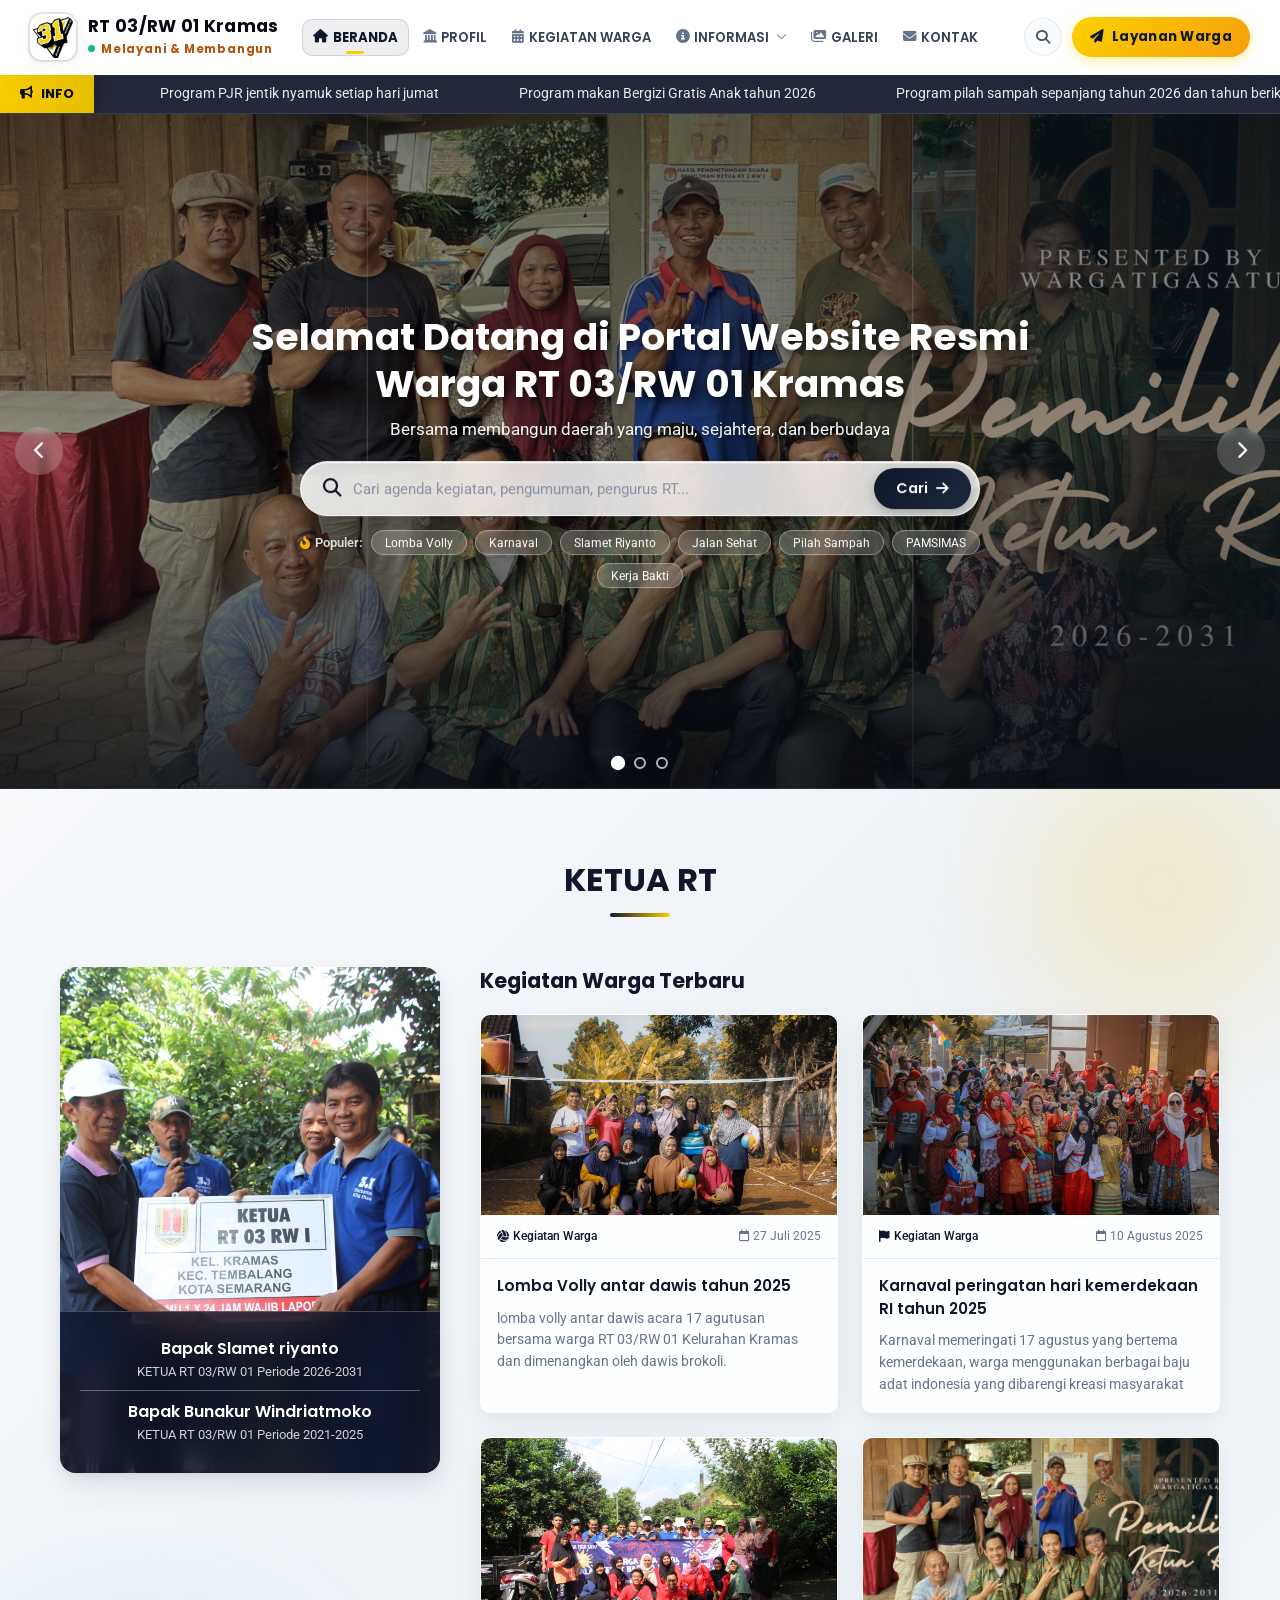
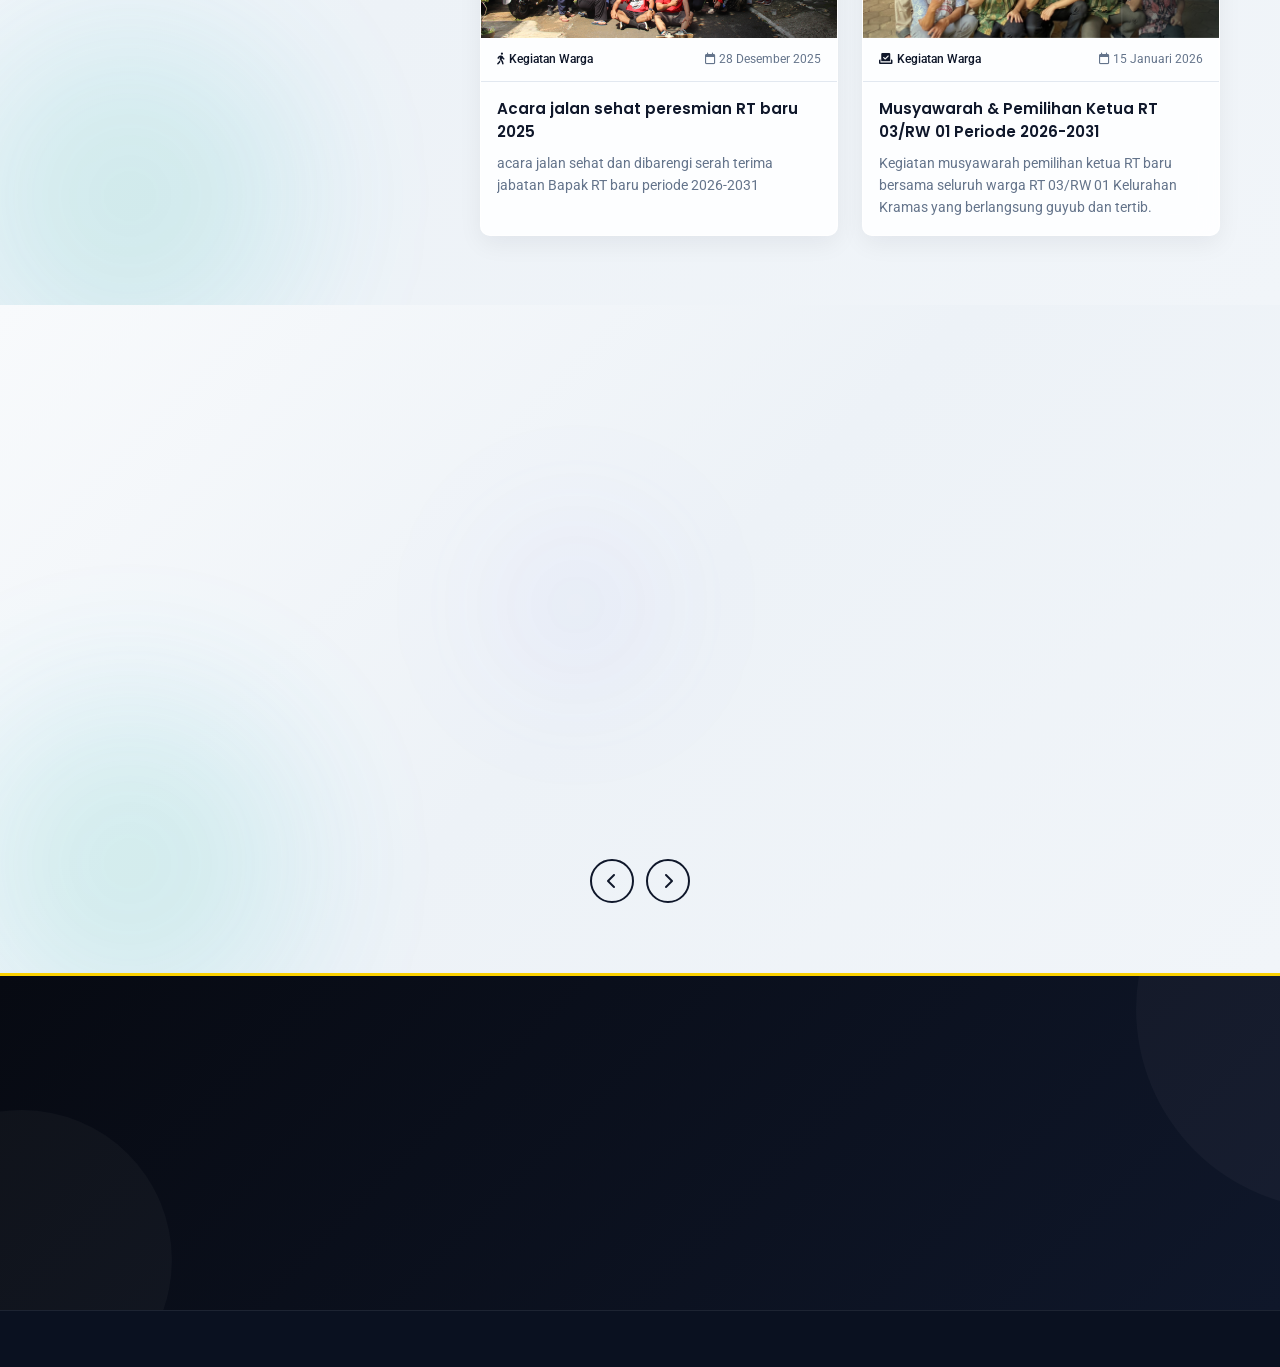
==== commit c6688144: "perf: optimasi performa website desktop & mobile - disable backdrop-filter di mobile, preconnect fon" ====
--- a/index.html
+++ b/index.html
@@ -9,9 +9,14 @@
   <meta name="keywords" content="Warga Tiga Satu, pemerintah daerah, kegiatan warga">
   <title>WARGA RT 03/RW 01 Kelurahan Kramas - Portal Resmi RT 03/RW 01 Kelurahan Kramas</title>
   <link rel="icon" type="image/jpeg" href="images/logo.jpg">
-  <link rel="stylesheet" href="css/style.css?v=3.0">
-  <!-- Font Awesome for icons -->
-  <link rel="stylesheet" href="https://cdnjs.cloudflare.com/ajax/libs/font-awesome/6.5.1/css/all.min.css">
+  <!-- Performance: preconnect ke CDN eksternal -->
+  <link rel="preconnect" href="https://fonts.googleapis.com">
+  <link rel="preconnect" href="https://fonts.gstatic.com" crossorigin>
+  <link rel="dns-prefetch" href="https://cdnjs.cloudflare.com">
+  <link rel="stylesheet" href="css/style.css?v=4.0">
+  <!-- Font Awesome -->
+  <link rel="stylesheet" href="https://cdnjs.cloudflare.com/ajax/libs/font-awesome/6.5.1/css/all.min.css" media="print" onload="this.media='all'">
+  <noscript><link rel="stylesheet" href="https://cdnjs.cloudflare.com/ajax/libs/font-awesome/6.5.1/css/all.min.css"></noscript>
 </head>
 
 <body>
--- a/css/style.css
+++ b/css/style.css
@@ -1,5 +1,5 @@
 /* ===== IMPORTS ===== */
-@import url('https://fonts.googleapis.com/css2?family=Poppins:wght@300;400;500;600;700;800&family=Roboto:wght@300;400;500;700&display=swap');
+@import url('https://fonts.googleapis.com/css2?family=Poppins:wght@400;500;600;700&family=Roboto:wght@400;500&display=swap&subset=latin');
 
 /* ===== CSS VARIABLES ===== */
 :root {
@@ -3918,3 +3918,186 @@
   box-shadow: 0 12px 40px rgba(0, 0, 0, 0.35), 0 0 25px rgba(251, 209, 0, 0.3), inset 0 1px 1px rgba(255, 255, 255, 0.5);
 }
 
+/* ===================================================
+   PERFORMANCE OPTIMIZATIONS
+   - Mempercepat rendering di desktop & mobile
+   =================================================== */
+
+/* --- 1. Contain: isolasi render agar browser lebih efisien --- */
+.glass-card,
+.content-card,
+.glass-ambient-section {
+  contain: layout style;
+}
+
+/* --- 2. Will-change HANYA saat hover (bukan secara default) --- */
+.glass-card:hover,
+.glass-icon-box:hover {
+  will-change: transform;
+}
+
+/* --- 3. MOBILE PERFORMANCE: matikan backdrop-filter di layar kecil
+         backdrop-filter sangat berat di GPU mobile --- */
+@media (max-width: 768px) {
+  /* Navbar - gunakan background solid agar lebih ringan */
+  .navbar,
+  .navbar.scrolled {
+    backdrop-filter: none;
+    -webkit-backdrop-filter: none;
+    background: rgba(255, 255, 255, 0.97);
+  }
+
+  /* Glass cards - fallback ke solid semi-transparent */
+  .glass-card {
+    backdrop-filter: none;
+    -webkit-backdrop-filter: none;
+    background: rgba(255, 255, 255, 0.95);
+    border: 1px solid rgba(226, 232, 240, 0.9);
+  }
+
+  .glass-card-dark {
+    backdrop-filter: none;
+    -webkit-backdrop-filter: none;
+    background: rgba(15, 23, 42, 0.92);
+  }
+
+  /* Content card */
+  .content-card {
+    backdrop-filter: none;
+    -webkit-backdrop-filter: none;
+    background: #fff;
+  }
+
+  /* Search overlay - pertahankan sedikit blur untuk readability */
+  .search-overlay {
+    backdrop-filter: blur(8px);
+    -webkit-backdrop-filter: blur(8px);
+    background: rgba(15, 23, 42, 0.88);
+  }
+
+  .search-overlay .search-box-input-wrap input {
+    backdrop-filter: none;
+    -webkit-backdrop-filter: none;
+    background: rgba(255, 255, 255, 0.18);
+  }
+
+  /* Glass icon box */
+  .glass-icon-box {
+    backdrop-filter: none;
+    -webkit-backdrop-filter: none;
+    background: rgba(255, 255, 255, 0.9);
+  }
+
+  /* Glass pill */
+  .glass-pill {
+    backdrop-filter: none;
+    -webkit-backdrop-filter: none;
+    background: rgba(255, 255, 255, 0.2);
+  }
+
+  /* Glass btn */
+  .glass-btn {
+    backdrop-filter: none;
+    -webkit-backdrop-filter: none;
+  }
+
+  /* Page banner breadcrumb */
+  .page-banner .breadcrumb {
+    backdrop-filter: none;
+    -webkit-backdrop-filter: none;
+  }
+
+  /* Ambient decor - kurangi blur & nonaktifkan animasi di mobile */
+  .glass-ambient-decor {
+    filter: blur(40px);
+    opacity: 0.45;
+    animation: none;
+  }
+
+  /* Glass card hover - nonaktifkan transform di mobile (touch lebih baik tanpa) */
+  .glass-card:hover {
+    transform: none;
+  }
+
+  /* Kurangi shimmer effect - ringan di mobile */
+  .glass-card::before {
+    display: none;
+  }
+}
+
+/* --- 4. Tablet: kurangi blur (tidak matikan total) --- */
+@media (min-width: 769px) and (max-width: 1024px) {
+  .glass-card {
+    backdrop-filter: blur(10px) saturate(150%);
+    -webkit-backdrop-filter: blur(10px) saturate(150%);
+  }
+
+  .navbar,
+  .navbar.scrolled {
+    backdrop-filter: blur(14px) saturate(160%);
+    -webkit-backdrop-filter: blur(14px) saturate(160%);
+  }
+
+  .glass-ambient-decor {
+    filter: blur(55px);
+    opacity: 0.55;
+  }
+}
+
+/* --- 5. Prefers Reduced Motion: hargai preferensi aksesibilitas --- */
+@media (prefers-reduced-motion: reduce) {
+  *,
+  *::before,
+  *::after {
+    animation-duration: 0.01ms !important;
+    animation-iteration-count: 1 !important;
+    transition-duration: 0.01ms !important;
+    scroll-behavior: auto !important;
+  }
+
+  .glass-ambient-decor {
+    animation: none;
+  }
+
+  .glass-card:hover {
+    transform: none;
+  }
+
+  .glass-card::before {
+    display: none;
+  }
+}
+
+/* --- 6. Image performance: semua img pakai optimal rendering --- */
+img {
+  image-rendering: auto;
+  image-rendering: -webkit-optimize-contrast;
+  decoding: async;
+}
+
+/* --- 7. Galeri: optimasi rendering grid yang banyak elemen --- */
+.gallery-grid,
+.gallery-masonry {
+  contain: layout;
+}
+
+.gallery-item img,
+.gallery-media-wrap img {
+  content-visibility: auto;
+}
+
+/* --- 8. Footer: content-visibility untuk lazy render --- */
+.footer {
+  content-visibility: auto;
+  contain-intrinsic-size: 0 200px;
+}
+
+/* --- 9. Optimasi ticker bar animasi --- */
+@media (max-width: 480px) {
+  .ticker-content span {
+    animation-duration: 20s;
+  }
+}
+
+
+
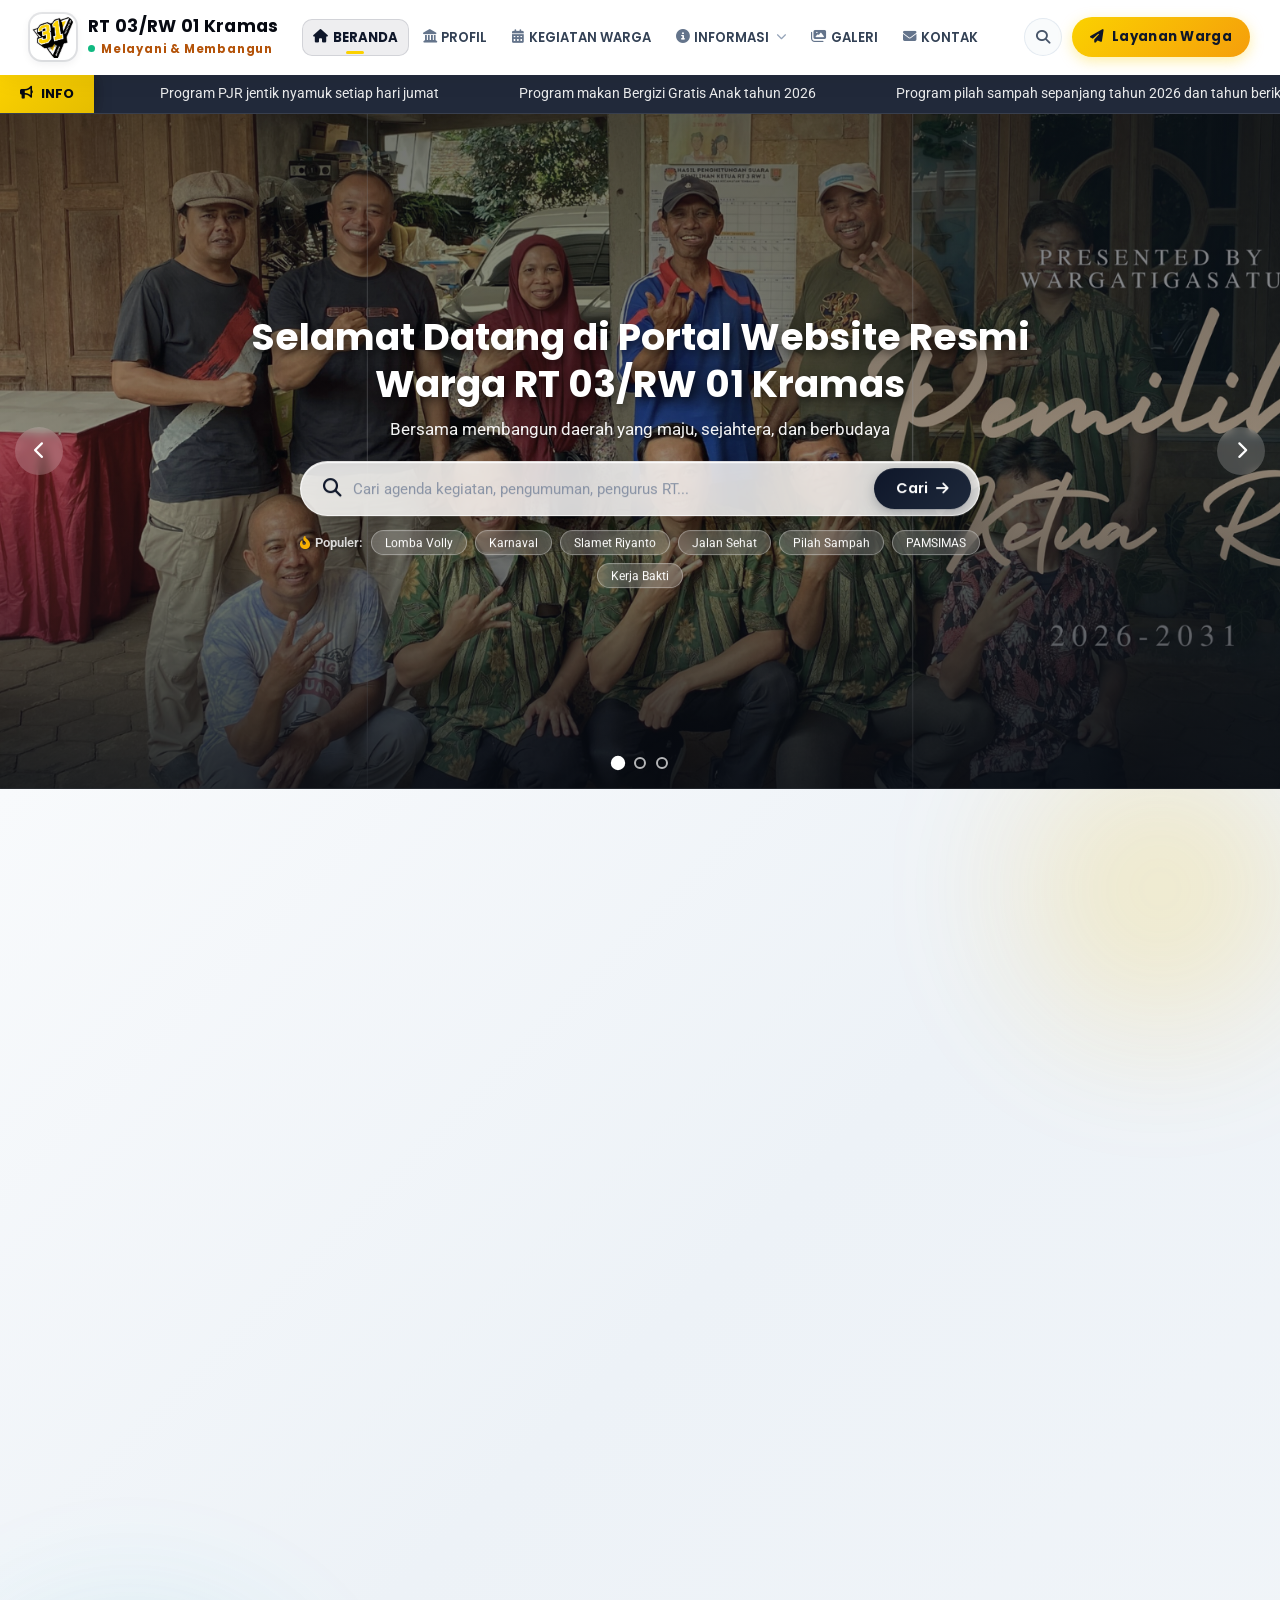
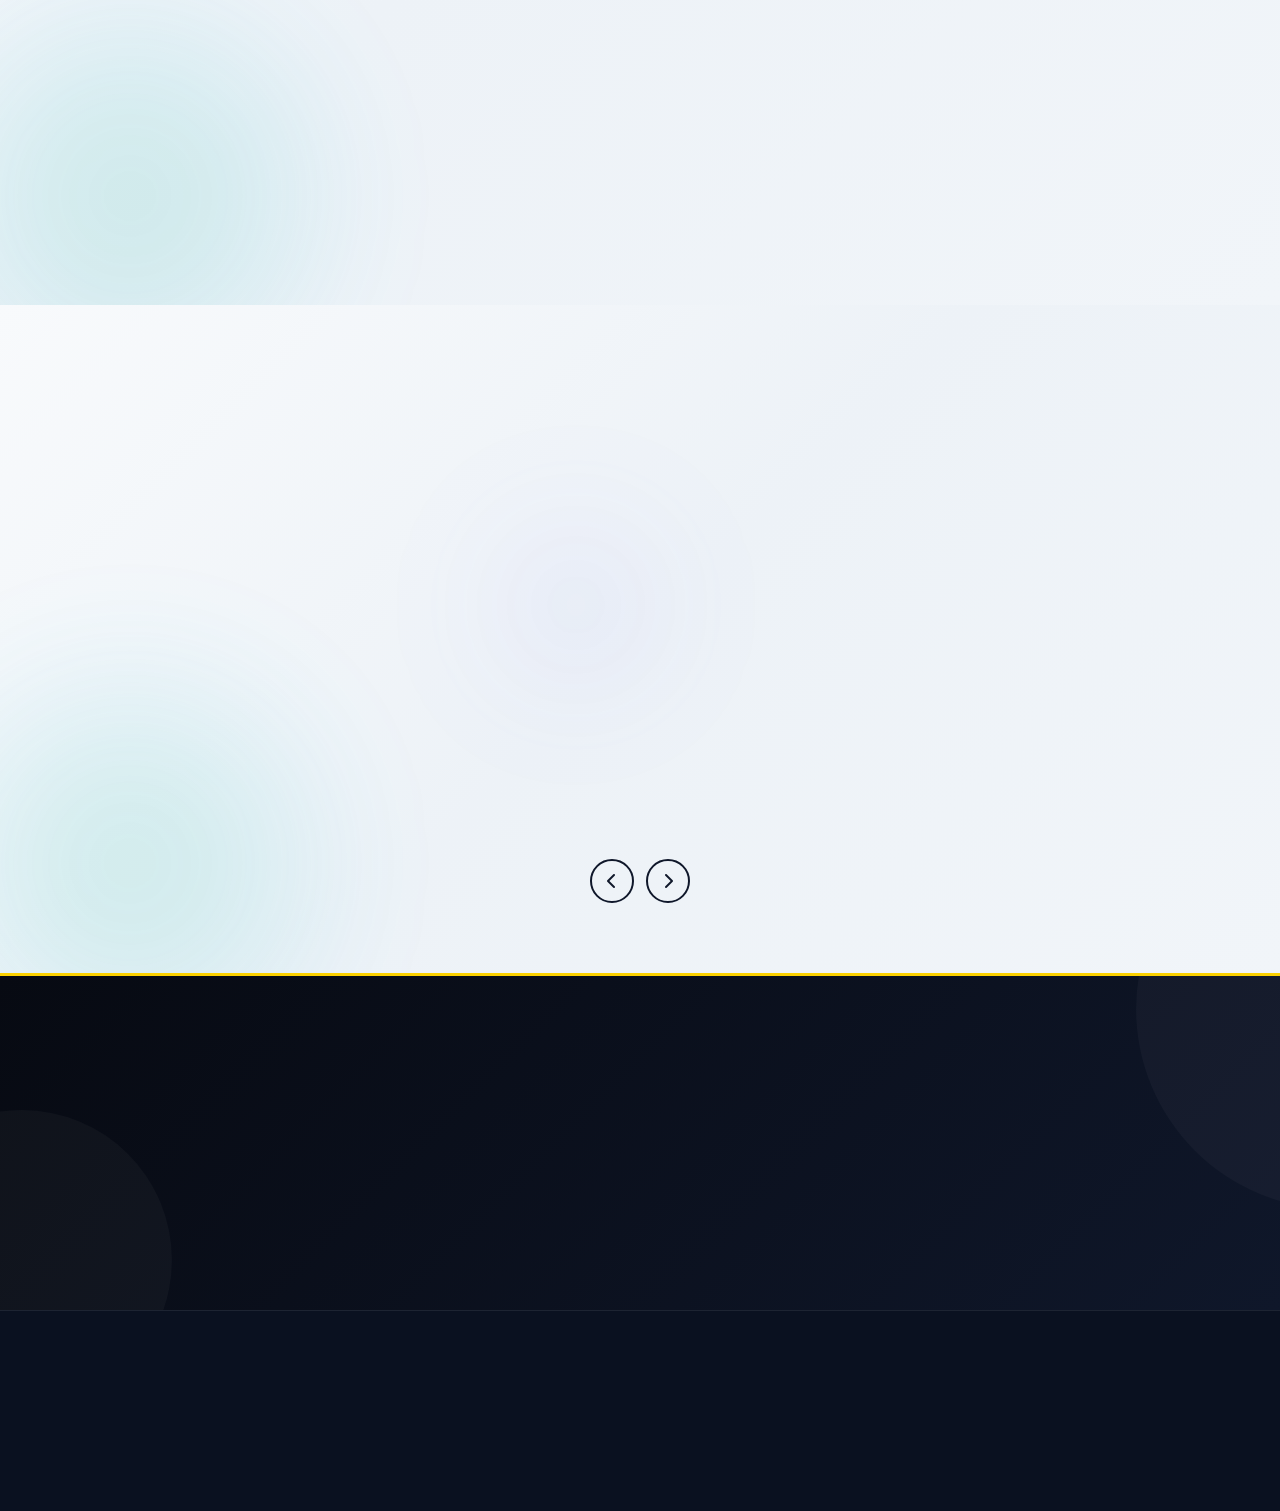
==== commit 07a262a5: "feat(splash): buat splash screen modern dengan logo regatu.png dan optimasi preload" ====
--- a/index.html
+++ b/index.html
@@ -13,13 +13,76 @@
   <link rel="preconnect" href="https://fonts.googleapis.com">
   <link rel="preconnect" href="https://fonts.gstatic.com" crossorigin>
   <link rel="dns-prefetch" href="https://cdnjs.cloudflare.com">
+  <link rel="preload" as="image" href="images/logo/regatu.png">
   <link rel="stylesheet" href="css/style.css?v=4.0">
+  <link rel="stylesheet" href="css/splash.css">
   <!-- Font Awesome -->
   <link rel="stylesheet" href="https://cdnjs.cloudflare.com/ajax/libs/font-awesome/6.5.1/css/all.min.css" media="print" onload="this.media='all'">
-  <noscript><link rel="stylesheet" href="https://cdnjs.cloudflare.com/ajax/libs/font-awesome/6.5.1/css/all.min.css"></noscript>
+  <noscript>
+    <link rel="stylesheet" href="https://cdnjs.cloudflare.com/ajax/libs/font-awesome/6.5.1/css/all.min.css">
+    <style>
+      .splash-screen { display: none !important; }
+      body.splash-active { overflow: auto !important; height: auto !important; }
+    </style>
+  </noscript>
 </head>
 
-<body>
+<body class="splash-active">
+
+  <!-- ===== SPLASH SCREEN ===== -->
+  <aside class="splash-screen" id="splashScreen" role="dialog" aria-modal="true" aria-label="Layar Pembuka Portal RT 03/RW 01 Kramas">
+    <div class="splash-backdrop">
+      <div class="splash-grid-pattern"></div>
+      <div class="splash-glow"></div>
+      <div class="splash-particles" aria-hidden="true">
+        <span class="splash-particle"></span>
+        <span class="splash-particle"></span>
+        <span class="splash-particle"></span>
+        <span class="splash-particle"></span>
+        <span class="splash-particle"></span>
+        <span class="splash-particle"></span>
+      </div>
+    </div>
+
+    <div class="splash-container">
+      <!-- Logo REGATU dengan Ring Animasi -->
+      <div class="splash-logo-wrapper">
+        <div class="splash-ring-outer"></div>
+        <div class="splash-ring-pulse"></div>
+        <div class="splash-logo-card">
+          <img src="images/logo/regatu.png" alt="Logo REGATU RT 03 RW 01" class="splash-logo-img">
+        </div>
+      </div>
+
+      <!-- Identitas & Tipografi Brand -->
+      <div class="splash-brand">
+        <div class="splash-badge">
+          <span class="splash-pulse-dot"></span>
+          <span>PORTAL RESMI WARGA</span>
+        </div>
+        <h1 class="splash-title">RT 03 / <span>RW 01</span></h1>
+        <p class="splash-location">KELURAHAN KRAMAS &bull; TEMBALANG</p>
+        <p class="splash-tagline"><strong>Melayani &amp; Membangun</strong> &bull; Together We Can</p>
+      </div>
+
+      <!-- Progress Bar & Status -->
+      <div class="splash-loader">
+        <div class="splash-progress-track">
+          <div class="splash-progress-fill" id="splashProgress"></div>
+        </div>
+        <div class="splash-status">
+          <span class="splash-status-text" id="splashStatusText">Memuat aset portal...</span>
+          <span class="splash-status-percentage" id="splashPercent">0%</span>
+        </div>
+      </div>
+
+      <!-- Tombol Lewati -->
+      <button type="button" class="splash-skip-btn" id="splashSkipBtn" aria-label="Lewati intro layar pembuka">
+        <span>Lewati</span>
+        <i class="fas fa-chevron-right" aria-hidden="true"></i>
+      </button>
+    </div>
+  </aside>
 
   <!-- Loading Bar -->
   <div class="loading-bar" id="loadingBar"></div>
@@ -31,7 +94,7 @@
     <div class="container">
       <a href="index.html" class="navbar-brand">
         <div class="logo-wrapper">
-          <img src="images/logo.jpg" alt="Logo REGATU RT 03 RW 01" class="logo">
+          <img src="images/logo/regatu.png" alt="Logo REGATU RT 03 RW 01" class="logo">
         </div>
         <div class="brand-text">
           <span class="brand-name">RT 03/RW 01 Kramas</span>
@@ -42,7 +105,7 @@
       <ul class="nav-menu" id="navMenu">
         <li class="nav-menu-header">
           <div class="drawer-brand">
-            <img src="images/logo.jpg" alt="Logo RT 03 RW 01" class="drawer-logo">
+            <img src="images/logo/regatu.png" alt="Logo RT 03 RW 01" class="drawer-logo">
             <div class="drawer-brand-text">
               <span class="drawer-title">RT 03 / RW 01 Kramas</span>
               <span class="drawer-subtitle">Portal Resmi Warga</span>
@@ -491,6 +554,7 @@
     </div>
   </div>
 
+  <script src="js/splash.js" defer></script>
   <script src="js/navbar.js" defer></script>
   <script src="js/search-data.js" defer></script>
   <script src="js/search.js" defer></script>
--- a/css/style.css
+++ b/css/style.css
@@ -1,5 +1,6 @@
 /* ===== IMPORTS ===== */
 @import url('https://fonts.googleapis.com/css2?family=Poppins:wght@400;500;600;700&family=Roboto:wght@400;500&display=swap&subset=latin');
+@import url('splash.css');
 
 /* ===== CSS VARIABLES ===== */
 :root {
@@ -3065,65 +3066,183 @@
 /* ===== GALLERY LIGHTBOX ===== */
 .gallery-lightbox {
   position: fixed;
-  inset: 0;
-  background: rgba(15, 23, 42, 0.82);
+  top: 0;
+  left: 0;
+  right: 0;
+  bottom: 0;
+  width: 100vw;
+  height: 100vh;
+  width: 100dvw;
+  height: 100dvh;
+  background: rgba(10, 14, 29, 0.82);
   display: none;
   align-items: center;
   justify-content: center;
   z-index: 99999;
-  padding: 20px;
-  backdrop-filter: blur(18px) saturate(180%);
-  -webkit-backdrop-filter: blur(18px) saturate(180%);
+  padding: 30px 20px;
+  backdrop-filter: blur(8px) saturate(140%);
+  -webkit-backdrop-filter: blur(8px) saturate(140%);
+  box-sizing: border-box;
 }
 
 .gallery-lightbox.active {
-  display: flex;
-  animation: fadeIn 0.3s ease;
+  display: flex !important;
+  align-items: center !important;
+  justify-content: center !important;
+  animation: fadeIn 0.25s ease;
 }
 
 .lightbox-content {
-  max-width: 900px;
-  width: 100%;
+  width: -moz-fit-content;
+  width: fit-content;
+  max-width: min(850px, 92vw);
+  max-height: 88vh;
+  max-height: 88dvh;
+  margin: auto;
+  position: relative;
+  display: flex;
+  flex-direction: column;
+  align-items: center;
+  justify-content: center;
+  background: rgba(15, 23, 42, 0.92);
+  border: 1px solid rgba(255, 255, 255, 0.16);
+  border-radius: var(--radius-lg);
+  padding: 12px;
+  box-shadow: 0 16px 40px rgba(0, 0, 0, 0.55);
+  animation: modalScale 0.25s cubic-bezier(0.16, 1, 0.3, 1);
+  box-sizing: border-box;
   text-align: center;
-  position: relative;
 }
 
 .lightbox-content img {
-  max-height: 80vh;
-  max-width: 100%;
+  width: auto;
+  height: auto;
+  max-width: min(780px, 86vw);
+  max-height: min(65vh, 520px);
+  max-height: min(65dvh, 520px);
   border-radius: var(--radius-md);
-  box-shadow: 0 10px 30px rgba(0, 0, 0, 0.5);
   object-fit: contain;
+  display: block;
+  margin: 0 auto;
+  box-shadow: 0 4px 16px rgba(0, 0, 0, 0.4);
+  transition: opacity 0.2s ease;
 }
 
 .lightbox-caption {
   color: #fff;
-  margin-top: 14px;
-  font-size: 1rem;
+  margin-top: 10px;
+  font-size: 0.92rem;
   font-weight: 500;
-}
-
+  text-align: center;
+  max-width: 100%;
+  line-height: 1.4;
+  padding: 0 10px;
+}
+
+.lightbox-hint {
+  margin-top: 6px;
+  color: rgba(255, 255, 255, 0.55);
+  font-size: 0.72rem;
+}
+
+/* Close button: top-right of viewport */
 .lightbox-close {
-  position: absolute;
-  top: 20px;
-  right: 20px;
-  background: rgba(255, 255, 255, 0.2);
-  border: none;
+  position: fixed;
+  top: 18px;
+  right: 18px;
+  background: rgba(255, 255, 255, 0.15);
+  border: 1px solid rgba(255, 255, 255, 0.25);
+  color: #fff;
+  width: 40px;
+  height: 40px;
+  border-radius: 50%;
+  cursor: pointer;
+  font-size: 1.1rem;
+  display: flex;
+  align-items: center;
+  justify-content: center;
+  transition: var(--transition);
+  z-index: 100001;
+  backdrop-filter: blur(6px);
+}
+
+.lightbox-close:hover {
+  background: rgba(229, 45, 39, 0.85);
+  transform: scale(1.08) rotate(90deg);
+}
+
+/* Prev / Next navigation */
+.lightbox-nav {
+  position: fixed;
+  top: 50%;
+  transform: translateY(-50%);
+  background: rgba(255, 255, 255, 0.15);
+  border: 1px solid rgba(255, 255, 255, 0.25);
   color: #fff;
   width: 44px;
   height: 44px;
   border-radius: 50%;
   cursor: pointer;
-  font-size: 1.2rem;
+  font-size: 1rem;
   display: flex;
   align-items: center;
   justify-content: center;
   transition: var(--transition);
-}
-
-.lightbox-close:hover {
-  background: rgba(255, 255, 255, 0.4);
-  transform: scale(1.08);
+  z-index: 100001;
+  backdrop-filter: blur(6px);
+}
+
+.lightbox-prev { left: 16px; }
+.lightbox-next { right: 16px; }
+
+.lightbox-nav:hover {
+  background: rgba(251, 209, 0, 0.85);
+  color: #0f172a;
+  transform: translateY(-50%) scale(1.1);
+}
+
+/* Touch overlay: show overlay on mobile touch */
+.gallery-overlay.touch-visible {
+  opacity: 1;
+}
+
+@media (max-width: 600px) {
+  .gallery-lightbox {
+    padding: 24px 12px;
+  }
+  .lightbox-content {
+    max-width: 92vw;
+    padding: 10px;
+    border-radius: var(--radius-md);
+  }
+  .lightbox-content img {
+    max-width: 88vw;
+    max-height: 56vh;
+    border-radius: var(--radius-sm);
+  }
+  .lightbox-nav {
+    width: 36px;
+    height: 36px;
+    font-size: 0.9rem;
+    background: rgba(15, 23, 42, 0.65);
+  }
+  .lightbox-prev { left: 6px; }
+  .lightbox-next { right: 6px; }
+  .lightbox-close {
+    top: 12px;
+    right: 12px;
+    width: 36px;
+    height: 36px;
+    font-size: 1rem;
+  }
+  .lightbox-caption {
+    font-size: 0.84rem;
+    padding: 0 4px;
+    margin-top: 8px;
+  }
+  .lightbox-hint {
+    font-size: 0.68rem;
+  }
 }
 
 /* ===== VIDEO DOKUMENTER STYLES ===== */
@@ -3326,78 +3445,92 @@
 /* ===== VIDEO LIGHTBOX MODAL ===== */
 .video-modal {
   position: fixed;
-  inset: 0;
-  background: rgba(10, 14, 29, 0.92);
+  top: 0;
+  left: 0;
+  right: 0;
+  bottom: 0;
+  width: 100vw;
+  height: 100vh;
+  width: 100dvw;
+  height: 100dvh;
+  background: rgba(10, 14, 29, 0.82);
   backdrop-filter: blur(8px);
+  -webkit-backdrop-filter: blur(8px);
   display: none;
   align-items: center;
   justify-content: center;
   z-index: 99999;
-  padding: 20px;
+  padding: 24px 16px;
+  box-sizing: border-box;
 }
 
 .video-modal.active {
-  display: flex;
-  animation: fadeIn 0.3s ease;
+  display: flex !important;
+  align-items: center !important;
+  justify-content: center !important;
+  animation: fadeIn 0.25s ease;
 }
 
 .video-modal-container {
-  max-width: 920px;
-  width: 100%;
+  width: -moz-fit-content;
+  width: fit-content;
+  max-width: min(780px, 92vw);
+  max-height: 88vh;
+  max-height: 88dvh;
+  margin: auto;
   background: #0f172a;
   border-radius: var(--radius-lg);
   overflow: hidden;
-  box-shadow: 0 25px 50px -12px rgba(0, 0, 0, 0.75);
-  border: 1px solid rgba(255, 255, 255, 0.12);
+  box-shadow: 0 20px 48px -10px rgba(0, 0, 0, 0.7);
+  border: 1px solid rgba(255, 255, 255, 0.15);
   position: relative;
   display: flex;
   flex-direction: column;
-  animation: modalScale 0.3s cubic-bezier(0.16, 1, 0.3, 1);
-}
-
-@keyframes modalScale {
-  from {
-    opacity: 0;
-    transform: scale(0.94);
-  }
-  to {
-    opacity: 1;
-    transform: scale(1);
-  }
+  animation: modalScale 0.28s cubic-bezier(0.16, 1, 0.3, 1);
+  box-sizing: border-box;
 }
 
 .video-modal-header {
   display: flex;
   align-items: center;
   justify-content: space-between;
-  padding: 14px 20px;
+  gap: 12px;
+  padding: 10px 16px;
   background: #1e293b;
   border-bottom: 1px solid rgba(255, 255, 255, 0.08);
+  flex-shrink: 0;
+  min-width: 260px;
+  box-sizing: border-box;
 }
 
 .video-modal-header h4 {
   color: #fff;
-  font-size: 1.05rem;
+  font-size: 0.95rem;
   margin: 0;
   font-weight: 600;
   display: flex;
   align-items: center;
   gap: 8px;
+  overflow: hidden;
+  text-overflow: ellipsis;
+  white-space: nowrap;
+  max-width: min(480px, 60vw);
 }
 
 .video-modal-close {
   background: rgba(255, 255, 255, 0.12);
   border: none;
   color: #fff;
-  width: 36px;
-  height: 36px;
+  width: 32px;
+  height: 32px;
   border-radius: 50%;
   cursor: pointer;
-  font-size: 1rem;
+  font-size: 0.95rem;
   display: flex;
   align-items: center;
   justify-content: center;
   transition: var(--transition);
+  flex-shrink: 0;
 }
 
 .video-modal-close:hover {
@@ -3407,38 +3540,77 @@
 
 .video-modal-player-wrap {
   position: relative;
-  width: 100%;
-  padding-top: 56.25%; /* 16:9 Aspect Ratio */
   background: #000;
+  display: flex;
+  align-items: center;
+  justify-content: center;
+  max-width: 100%;
+  overflow: hidden;
+  flex-shrink: 1;
 }
 
 .video-modal-player-wrap video {
-  position: absolute;
-  top: 0;
-  left: 0;
-  width: 100%;
-  height: 100%;
+  display: block;
+  width: auto;
+  height: auto;
+  max-width: min(760px, 90vw);
+  max-height: min(65vh, 480px);
+  max-height: min(65dvh, 480px);
   object-fit: contain;
   background: #000;
   outline: none;
+  margin: 0 auto;
 }
 
 .video-modal-footer {
-  padding: 14px 20px;
+  padding: 8px 16px;
   background: #1e293b;
   display: flex;
   align-items: center;
   justify-content: space-between;
   flex-wrap: wrap;
-  gap: 10px;
+  gap: 8px;
   color: #94a3b8;
-  font-size: 0.85rem;
+  font-size: 0.78rem;
+  flex-shrink: 0;
+  border-top: 1px solid rgba(255, 255, 255, 0.06);
+  min-width: 260px;
+  box-sizing: border-box;
 }
 
 .video-modal-footer span {
   display: inline-flex;
   align-items: center;
   gap: 6px;
+}
+
+@media (max-width: 600px) {
+  .video-modal {
+    padding: 20px 12px;
+    align-items: center;
+  }
+  .video-modal-container {
+    max-width: 92vw;
+    max-height: 80vh;
+    border-radius: var(--radius-md);
+  }
+  .video-modal-header {
+    padding: 8px 12px;
+    min-width: 220px;
+  }
+  .video-modal-header h4 {
+    font-size: 0.86rem;
+    max-width: 70vw;
+  }
+  .video-modal-player-wrap video {
+    max-width: 90vw;
+    max-height: 54vh;
+  }
+  .video-modal-footer {
+    padding: 8px 12px;
+    font-size: 0.72rem;
+    min-width: 220px;
+  }
 }
 
 /* ===== FORM STYLES ===== */
--- a/css/splash.css
+++ b/css/splash.css
@@ -0,0 +1,509 @@
+/* ==========================================================================
+   SPLASH SCREEN - WARGA RT 03 / RW 01 KELURAHAN KRAMAS (REGATU)
+   ========================================================================== */
+
+/* Kunci scroll saat splash aktif */
+body.splash-active {
+  overflow: hidden !important;
+  height: 100vh !important;
+}
+
+/* Container utama fullscreen */
+.splash-screen {
+  position: fixed;
+  inset: 0;
+  width: 100vw;
+  height: 100vh;
+  z-index: 999999;
+  display: flex;
+  align-items: center;
+  justify-content: center;
+  background-color: #070a12;
+  background: radial-gradient(circle at 50% 45%, #162032 0%, #0c1322 45%, #070a12 100%);
+  color: #ffffff;
+  overflow: hidden;
+  opacity: 1;
+  visibility: visible;
+  transition: opacity 0.65s cubic-bezier(0.4, 0, 0.2, 1),
+              visibility 0.65s cubic-bezier(0.4, 0, 0.2, 1),
+              transform 0.65s cubic-bezier(0.4, 0, 0.2, 1);
+  will-change: opacity, transform, visibility;
+  user-select: none;
+  -webkit-user-select: none;
+}
+
+/* Transisi keluar (exit) */
+.splash-screen.splash-exit {
+  opacity: 0;
+  visibility: hidden;
+  transform: scale(1.04);
+  pointer-events: none;
+}
+
+/* Backdrop dekoratif & grid halus */
+.splash-backdrop {
+  position: absolute;
+  inset: 0;
+  pointer-events: none;
+  overflow: hidden;
+}
+
+/* Pola grid latar belakang */
+.splash-grid-pattern {
+  position: absolute;
+  inset: 0;
+  background-image: 
+    linear-gradient(rgba(255, 255, 255, 0.03) 1px, transparent 1px),
+    linear-gradient(90deg, rgba(255, 255, 255, 0.03) 1px, transparent 1px);
+  background-size: 36px 36px;
+  mask-image: radial-gradient(circle at 50% 45%, black 30%, transparent 75%);
+  -webkit-mask-image: radial-gradient(circle at 50% 45%, black 30%, transparent 75%);
+}
+
+/* Cahaya emas & hijau radial di belakang logo */
+.splash-glow {
+  position: absolute;
+  top: 45%;
+  left: 50%;
+  transform: translate(-50%, -50%);
+  width: 500px;
+  height: 500px;
+  border-radius: 50%;
+  background: radial-gradient(circle, rgba(251, 209, 0, 0.22) 0%, rgba(16, 185, 129, 0.08) 45%, transparent 70%);
+  filter: blur(40px);
+  animation: splashAuraPulse 4s ease-in-out infinite alternate;
+  pointer-events: none;
+}
+
+@keyframes splashAuraPulse {
+  0% {
+    transform: translate(-50%, -50%) scale(0.85);
+    opacity: 0.6;
+  }
+  100% {
+    transform: translate(-50%, -50%) scale(1.15);
+    opacity: 1;
+  }
+}
+
+/* Partikel berkilau melayang */
+.splash-particles {
+  position: absolute;
+  inset: 0;
+  pointer-events: none;
+}
+
+.splash-particle {
+  position: absolute;
+  width: 4px;
+  height: 4px;
+  background: #fbd100;
+  border-radius: 50%;
+  box-shadow: 0 0 8px #fbd100;
+  opacity: 0;
+  animation: splashFloat 3s infinite ease-in-out;
+}
+
+.splash-particle:nth-child(1) { top: 25%; left: 30%; animation-delay: 0.2s; width: 3px; height: 3px; }
+.splash-particle:nth-child(2) { top: 35%; left: 70%; animation-delay: 0.8s; width: 5px; height: 5px; }
+.splash-particle:nth-child(3) { top: 65%; left: 25%; animation-delay: 1.4s; width: 4px; height: 4px; }
+.splash-particle:nth-child(4) { top: 75%; left: 75%; animation-delay: 0.5s; width: 3px; height: 3px; }
+.splash-particle:nth-child(5) { top: 20%; left: 55%; animation-delay: 1.1s; width: 4px; height: 4px; }
+.splash-particle:nth-child(6) { top: 80%; left: 45%; animation-delay: 1.7s; width: 5px; height: 5px; }
+
+@keyframes splashFloat {
+  0% {
+    transform: translateY(10px) scale(0.6);
+    opacity: 0;
+  }
+  50% {
+    opacity: 0.8;
+  }
+  100% {
+    transform: translateY(-20px) scale(1.2);
+    opacity: 0;
+  }
+}
+
+/* Kontainer konten tengah */
+.splash-container {
+  position: relative;
+  z-index: 2;
+  display: flex;
+  flex-direction: column;
+  align-items: center;
+  justify-content: center;
+  text-align: center;
+  padding: 24px;
+  max-width: 520px;
+  width: 100%;
+}
+
+/* ===== LOGO WRAPPER & ANIMASI ===== */
+.splash-logo-wrapper {
+  position: relative;
+  width: 140px;
+  height: 140px;
+  display: flex;
+  align-items: center;
+  justify-content: center;
+  margin-bottom: 24px;
+}
+
+/* Ring orbit luar berputar */
+.splash-ring-outer {
+  position: absolute;
+  inset: -14px;
+  border-radius: 50%;
+  border: 2px dashed rgba(251, 209, 0, 0.4);
+  animation: splashSpin 16s linear infinite;
+}
+
+/* Ring orbit dalam berdenyut */
+.splash-ring-pulse {
+  position: absolute;
+  inset: -6px;
+  border-radius: 50%;
+  border: 1px solid rgba(251, 209, 0, 0.6);
+  box-shadow: 0 0 20px rgba(251, 209, 0, 0.35);
+  animation: splashPulse 2.4s ease-in-out infinite;
+}
+
+@keyframes splashSpin {
+  from { transform: rotate(0deg); }
+  to { transform: rotate(360deg); }
+}
+
+@keyframes splashPulse {
+  0%, 100% {
+    transform: scale(0.98);
+    opacity: 0.5;
+  }
+  50% {
+    transform: scale(1.05);
+    opacity: 1;
+  }
+}
+
+/* Kartu Logo (Background putih bersih untuk logo REGATU) */
+.splash-logo-card {
+  position: relative;
+  width: 100%;
+  height: 100%;
+  border-radius: 26px;
+  background: #ffffff;
+  padding: 10px;
+  display: flex;
+  align-items: center;
+  justify-content: center;
+  box-shadow: 
+    0 10px 30px rgba(0, 0, 0, 0.5),
+    0 0 0 2px rgba(251, 209, 0, 0.8),
+    0 0 35px rgba(251, 209, 0, 0.4);
+  animation: splashLogoPop 0.9s cubic-bezier(0.16, 1, 0.3, 1) forwards;
+  overflow: hidden;
+}
+
+/* Efek kilap menyapu logo */
+.splash-logo-card::after {
+  content: '';
+  position: absolute;
+  top: -50%;
+  left: -50%;
+  width: 200%;
+  height: 200%;
+  background: linear-gradient(
+    60deg,
+    transparent 30%,
+    rgba(255, 255, 255, 0.5) 50%,
+    transparent 70%
+  );
+  transform: rotate(25deg) translateY(-100%);
+  animation: splashShine 3s infinite 1s ease-in-out;
+  pointer-events: none;
+}
+
+@keyframes splashShine {
+  0% {
+    transform: rotate(25deg) translateY(-120%);
+  }
+  30%, 100% {
+    transform: rotate(25deg) translateY(120%);
+  }
+}
+
+@keyframes splashLogoPop {
+  0% {
+    transform: scale(0.6);
+    opacity: 0;
+  }
+  60% {
+    transform: scale(1.06);
+    opacity: 1;
+  }
+  100% {
+    transform: scale(1);
+    opacity: 1;
+  }
+}
+
+/* Gambar Logo REGATU */
+.splash-logo-img {
+  width: 100%;
+  height: 100%;
+  object-fit: contain;
+  display: block;
+  border-radius: 16px;
+}
+
+/* ===== TIPOGRAFI & IDENTITAS ===== */
+.splash-brand {
+  display: flex;
+  flex-direction: column;
+  align-items: center;
+  gap: 6px;
+  animation: splashTextFade 0.8s cubic-bezier(0.16, 1, 0.3, 1) 0.2s both;
+}
+
+@keyframes splashTextFade {
+  0% {
+    opacity: 0;
+    transform: translateY(14px);
+  }
+  100% {
+    opacity: 1;
+    transform: translateY(0);
+  }
+}
+
+/* Badge status atas */
+.splash-badge {
+  display: inline-flex;
+  align-items: center;
+  gap: 7px;
+  padding: 4px 14px;
+  font-family: var(--font-primary, 'Poppins', sans-serif);
+  font-size: 0.72rem;
+  font-weight: 600;
+  letter-spacing: 2.5px;
+  text-transform: uppercase;
+  color: #fbd100;
+  background: rgba(251, 209, 0, 0.1);
+  border: 1px solid rgba(251, 209, 0, 0.35);
+  border-radius: 100px;
+  margin-bottom: 4px;
+}
+
+/* Titik hijau berkedip di badge */
+.splash-pulse-dot {
+  width: 7px;
+  height: 7px;
+  border-radius: 50%;
+  background-color: #10b981;
+  box-shadow: 0 0 8px #10b981;
+  animation: splashDotPulse 1.6s ease-in-out infinite;
+}
+
+@keyframes splashDotPulse {
+  0%, 100% { opacity: 0.4; transform: scale(0.85); }
+  50% { opacity: 1; transform: scale(1.2); }
+}
+
+/* Judul Utama */
+.splash-title {
+  font-family: var(--font-primary, 'Poppins', sans-serif);
+  font-size: 2rem;
+  font-weight: 700;
+  line-height: 1.2;
+  margin: 0;
+  letter-spacing: 0.5px;
+  color: #ffffff;
+}
+
+.splash-title span {
+  color: #fbd100;
+  position: relative;
+}
+
+/* Lokasi wilayah */
+.splash-location {
+  font-family: var(--font-primary, 'Poppins', sans-serif);
+  font-size: 0.82rem;
+  font-weight: 600;
+  letter-spacing: 2px;
+  text-transform: uppercase;
+  color: #94a3b8;
+  margin: 0;
+}
+
+/* Tagline */
+.splash-tagline {
+  font-family: var(--font-body, 'Roboto', sans-serif);
+  font-size: 0.9rem;
+  color: #cbd5e1;
+  margin: 4px 0 0;
+}
+
+.splash-tagline strong {
+  color: #fbd100;
+  font-weight: 500;
+}
+
+/* ===== PROGRESS BAR & LOADER ===== */
+.splash-loader {
+  width: 100%;
+  max-width: 280px;
+  margin-top: 28px;
+  display: flex;
+  flex-direction: column;
+  gap: 8px;
+  animation: splashTextFade 0.8s cubic-bezier(0.16, 1, 0.3, 1) 0.35s both;
+}
+
+/* Track progress bar */
+.splash-progress-track {
+  width: 100%;
+  height: 6px;
+  background: rgba(255, 255, 255, 0.1);
+  border: 1px solid rgba(255, 255, 255, 0.14);
+  border-radius: 99px;
+  overflow: hidden;
+  position: relative;
+  box-shadow: inset 0 1px 3px rgba(0, 0, 0, 0.4);
+}
+
+/* Isi progress bar yang bergerak */
+.splash-progress-fill {
+  height: 100%;
+  width: 0%;
+  border-radius: 99px;
+  background: linear-gradient(90deg, #fbd100 0%, #10b981 50%, #fbd100 100%);
+  background-size: 200% 100%;
+  animation: splashGradientShift 2s linear infinite;
+  box-shadow: 0 0 12px rgba(251, 209, 0, 0.7);
+  transition: width 0.15s ease-out;
+}
+
+@keyframes splashGradientShift {
+  0% { background-position: 0% 50%; }
+  100% { background-position: 200% 50%; }
+}
+
+/* Baris teks status & persentase */
+.splash-status {
+  display: flex;
+  justify-content: space-between;
+  align-items: center;
+  font-family: var(--font-primary, 'Poppins', sans-serif);
+  font-size: 0.78rem;
+  color: #94a3b8;
+  padding: 0 2px;
+}
+
+.splash-status-text {
+  font-weight: 400;
+  transition: opacity 0.2s ease;
+}
+
+.splash-status-percentage {
+  font-weight: 600;
+  color: #fbd100;
+  font-variant-numeric: tabular-nums;
+}
+
+/* ===== TOMBOL LEWATI (SKIP) ===== */
+.splash-skip-btn {
+  margin-top: 22px;
+  display: inline-flex;
+  align-items: center;
+  gap: 8px;
+  background: rgba(255, 255, 255, 0.06);
+  border: 1px solid rgba(255, 255, 255, 0.16);
+  color: #94a3b8;
+  font-family: var(--font-primary, 'Poppins', sans-serif);
+  font-size: 0.78rem;
+  font-weight: 500;
+  padding: 6px 16px;
+  border-radius: 100px;
+  cursor: pointer;
+  transition: all 0.25s cubic-bezier(0.4, 0, 0.2, 1);
+  outline: none;
+  backdrop-filter: blur(8px);
+  -webkit-backdrop-filter: blur(8px);
+  animation: splashTextFade 0.8s cubic-bezier(0.16, 1, 0.3, 1) 0.5s both;
+}
+
+.splash-skip-btn:hover {
+  background: rgba(251, 209, 0, 0.14);
+  border-color: #fbd100;
+  color: #ffffff;
+  transform: translateY(-2px);
+  box-shadow: 0 4px 14px rgba(251, 209, 0, 0.25);
+}
+
+.splash-skip-btn:focus-visible {
+  outline: 2px solid #fbd100;
+  outline-offset: 2px;
+}
+
+.splash-skip-btn i {
+  font-size: 0.68rem;
+  transition: transform 0.2s ease;
+}
+
+.splash-skip-btn:hover i {
+  transform: translateX(2px);
+}
+
+/* ===== RESPONSIVE ===== */
+@media (max-width: 480px) {
+  .splash-logo-wrapper {
+    width: 110px;
+    height: 110px;
+    margin-bottom: 18px;
+  }
+
+  .splash-logo-card {
+    border-radius: 20px;
+    padding: 8px;
+  }
+
+  .splash-title {
+    font-size: 1.65rem;
+  }
+
+  .splash-location {
+    font-size: 0.75rem;
+  }
+
+  .splash-tagline {
+    font-size: 0.82rem;
+  }
+
+  .splash-loader {
+    max-width: 240px;
+    margin-top: 22px;
+  }
+
+  .splash-skip-btn {
+    margin-top: 18px;
+    font-size: 0.74rem;
+    padding: 5px 14px;
+  }
+}
+
+/* Accessibility: Hormati prefers-reduced-motion */
+@media (prefers-reduced-motion: reduce) {
+  .splash-ring-outer,
+  .splash-ring-pulse,
+  .splash-glow,
+  .splash-particle,
+  .splash-logo-card::after,
+  .splash-progress-fill {
+    animation: none !important;
+  }
+
+  .splash-screen {
+    transition: opacity 0.3s ease !important;
+  }
+}
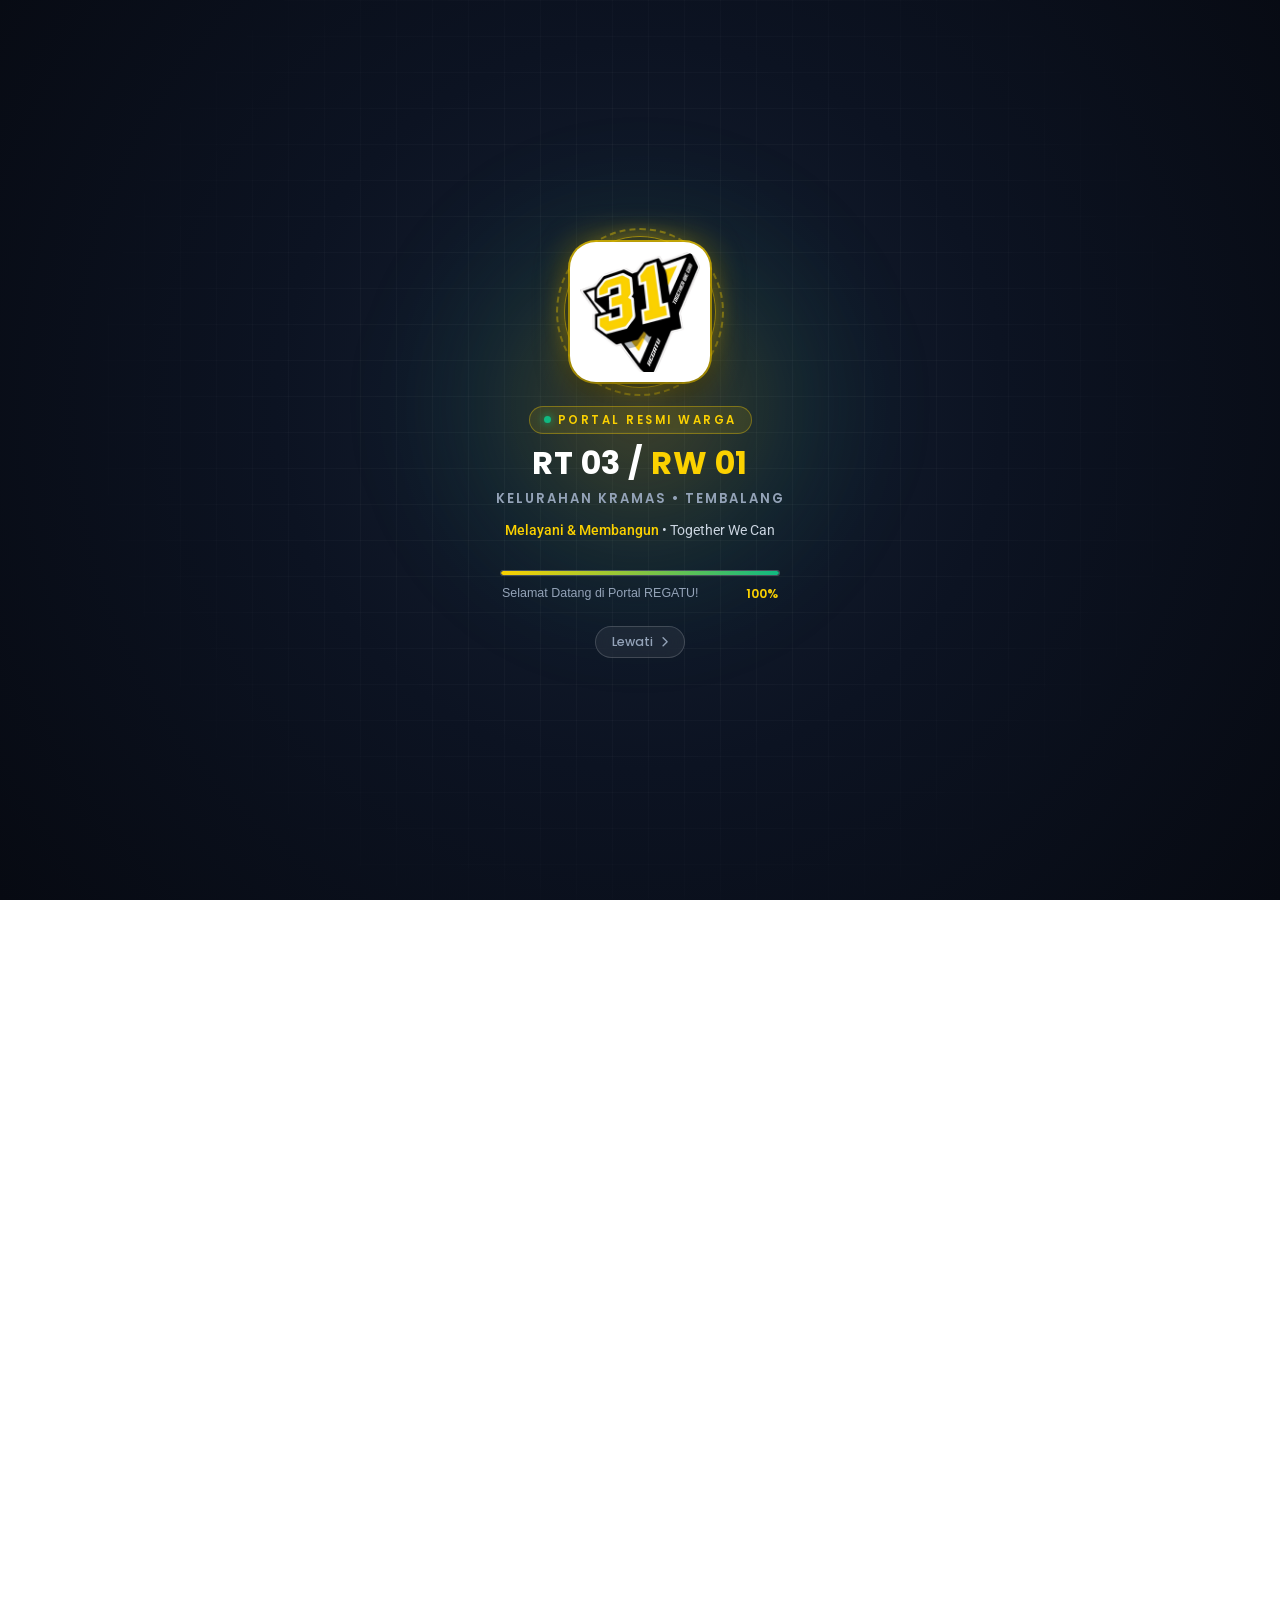
==== commit a9fb2f82: "feat(informasi): tambahkan rubrik berita resmi terintegrasi dengan semarangkota.go.id" ====
--- a/index.html
+++ b/index.html
@@ -136,6 +136,14 @@
               </div>
               <i class="fas fa-arrow-right dropdown-arrow"></i>
             </a>
+            <a href="informasi.html#berita">
+              <div class="dropdown-icon"><i class="fas fa-newspaper"></i></div>
+              <div class="dropdown-text">
+                <span class="dropdown-title">Berita Kota Semarang</span>
+                <span class="dropdown-desc">Kabar &amp; rilis resmi Pemkot Semarang</span>
+              </div>
+              <i class="fas fa-arrow-right dropdown-arrow"></i>
+            </a>
             <a href="informasi.html#pengumuman">
               <div class="dropdown-icon"><i class="fas fa-bullhorn"></i></div>
               <div class="dropdown-text">
--- a/css/style.css
+++ b/css/style.css
@@ -1335,6 +1335,88 @@
 .btn-selengkapnya:hover {
   background: var(--primary-light);
   transform: translateX(4px);
+}
+
+/* ===== BERITA SEMARANG SECTION STYLES ===== */
+.berita-card-link {
+  display: flex;
+  flex-direction: column;
+  height: 100%;
+  color: inherit;
+  text-decoration: none;
+}
+
+.berita-card .card-body .berita-readmore {
+  display: inline-flex;
+  align-items: center;
+  gap: 6px;
+  margin-top: 14px;
+  font-size: 0.8rem;
+  font-weight: 600;
+  color: var(--primary);
+  transition: var(--transition);
+}
+
+.berita-card:hover .berita-readmore {
+  color: var(--accent-dark);
+  transform: translateX(4px);
+}
+
+.berita-filter-bar {
+  display: flex;
+  gap: 12px;
+  flex-wrap: wrap;
+  align-items: center;
+  justify-content: space-between;
+  margin-bottom: 24px;
+  padding: 14px 18px;
+  background: rgba(255, 255, 255, 0.7);
+  backdrop-filter: blur(10px);
+  -webkit-backdrop-filter: blur(10px);
+  border-radius: var(--radius-md);
+  border: 1px solid var(--border-light);
+}
+
+.berita-search-input {
+  display: flex;
+  align-items: center;
+  gap: 10px;
+  background: #ffffff;
+  border: 1px solid var(--border-light);
+  border-radius: 99px;
+  padding: 6px 16px;
+  flex: 1;
+  max-width: 380px;
+  transition: var(--transition);
+}
+
+.berita-search-input:focus-within {
+  border-color: var(--accent);
+  box-shadow: 0 0 0 3px rgba(251, 209, 0, 0.25);
+}
+
+.berita-search-input input {
+  border: none;
+  outline: none;
+  font-size: 0.85rem;
+  width: 100%;
+  font-family: inherit;
+  color: var(--text-dark);
+  background: transparent;
+}
+
+.badge-pemkot {
+  display: inline-flex;
+  align-items: center;
+  gap: 6px;
+  font-size: 0.75rem;
+  font-weight: 700;
+  color: #0f172a;
+  background: var(--accent);
+  padding: 4px 12px;
+  border-radius: 20px;
+  text-transform: uppercase;
+  letter-spacing: 0.5px;
 }
 
 /* ===== TABS SECTION ===== */
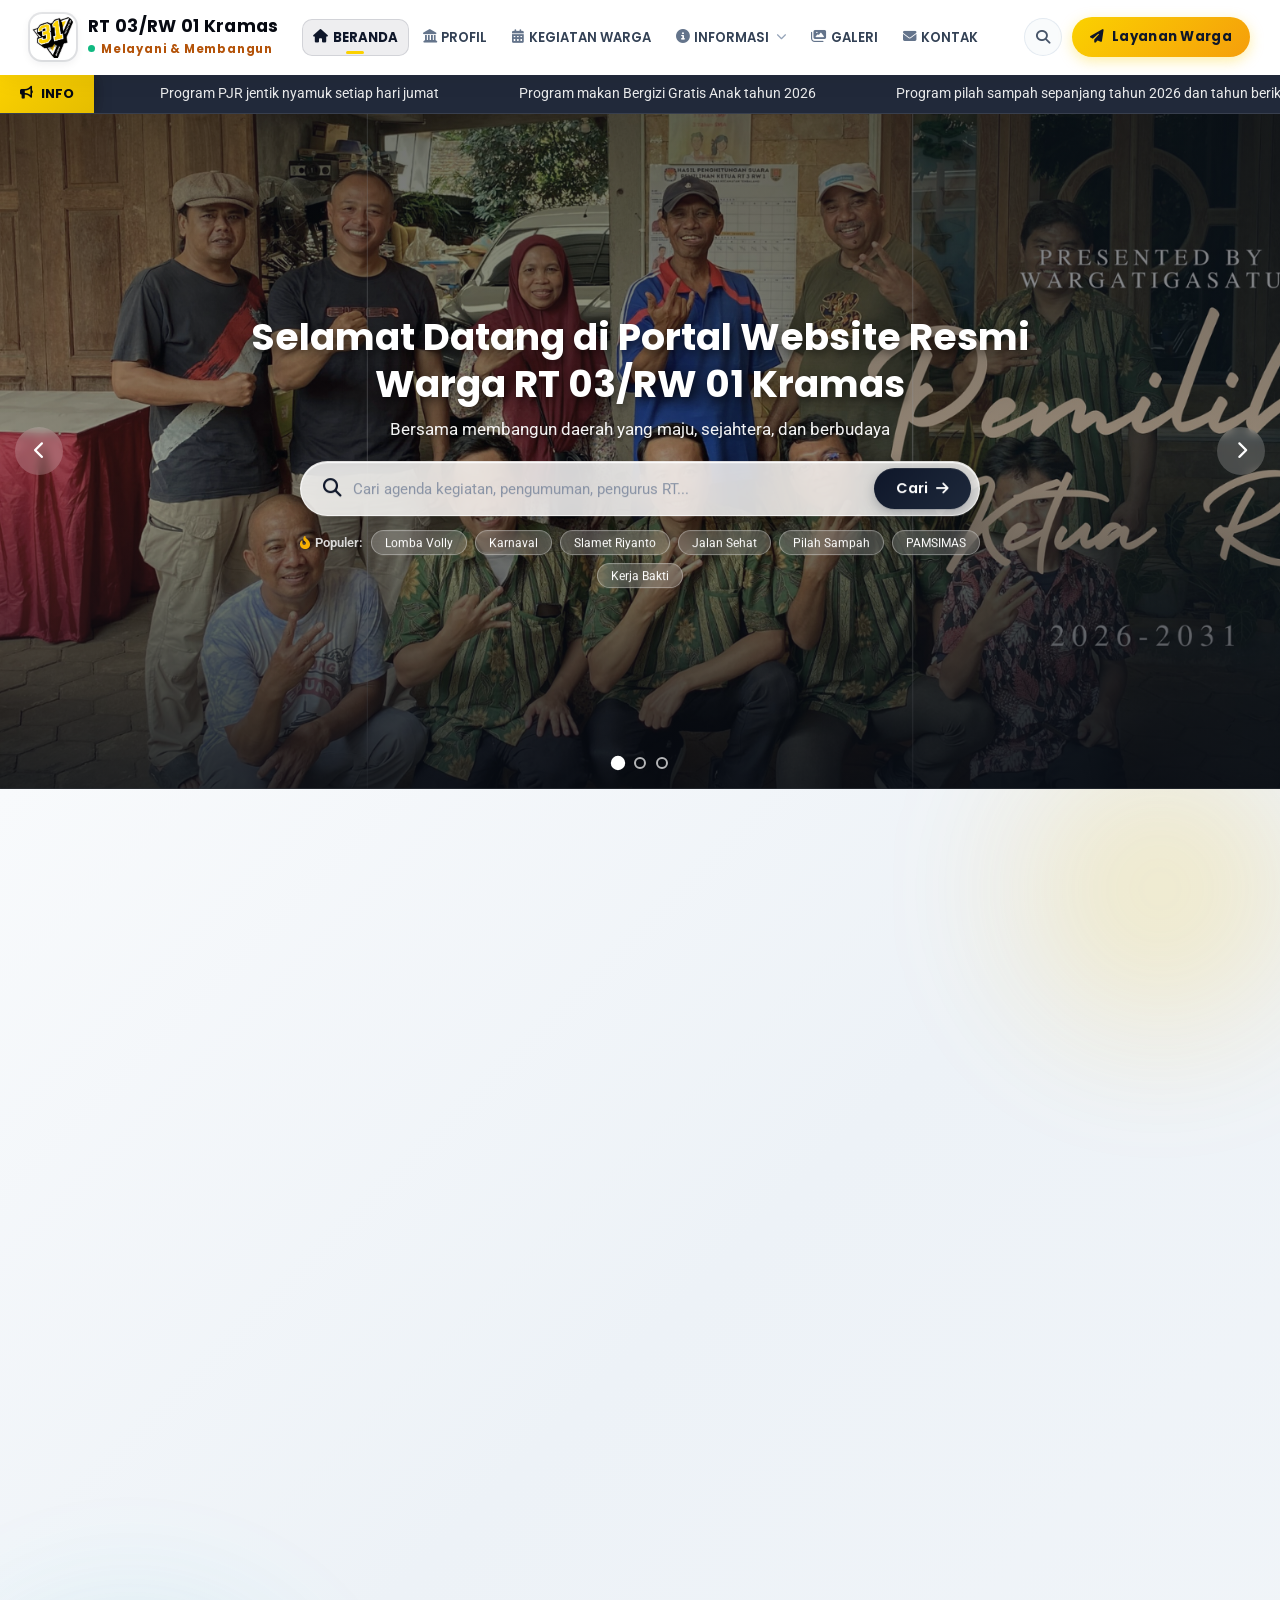
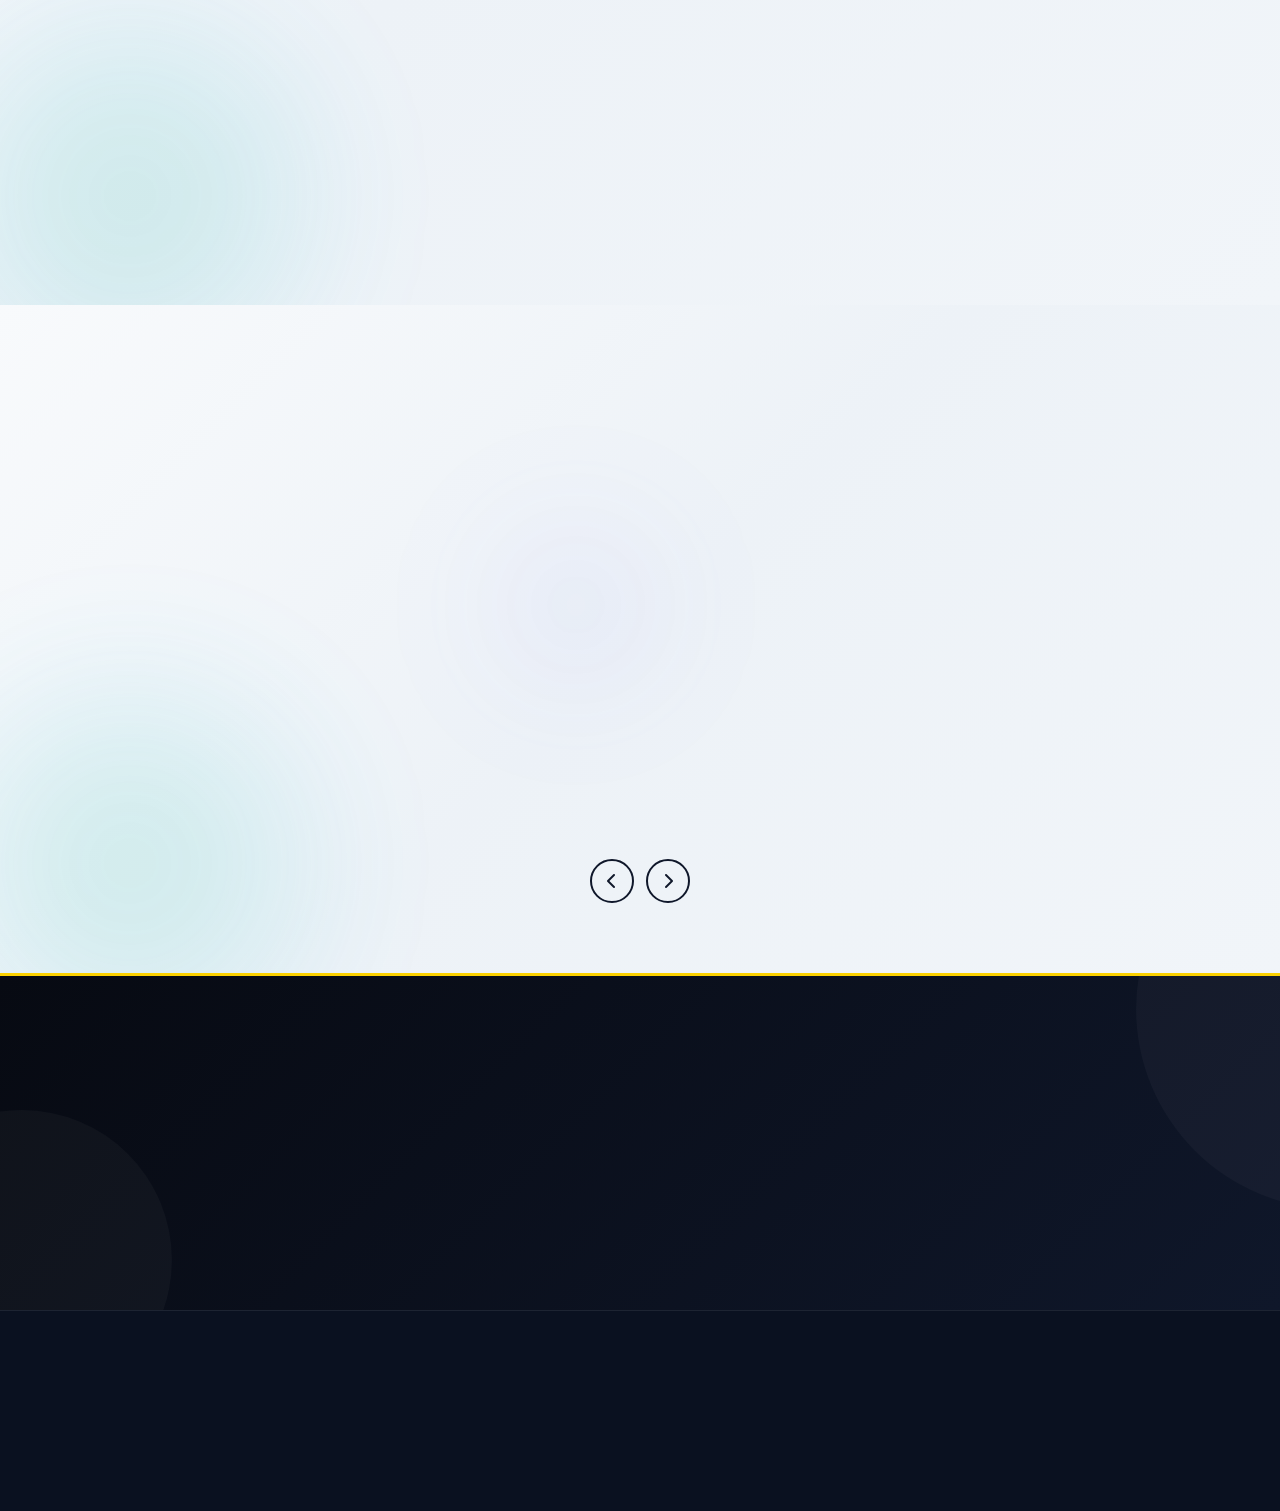
==== commit 6aeef898: "refactor(informasi): hapus bagian informasi lowongan kerja - Hapus section #lowongan dari informasi." ====
--- a/index.html
+++ b/index.html
@@ -1,4 +1,4 @@
-<!DOCTYPE html>
+﻿<!DOCTYPE html>
 <html lang="id">
 
 <head>
@@ -152,14 +152,6 @@
               </div>
               <i class="fas fa-arrow-right dropdown-arrow"></i>
             </a>
-            <a href="informasi.html#lowongan">
-              <div class="dropdown-icon"><i class="fas fa-briefcase"></i></div>
-              <div class="dropdown-text">
-                <span class="dropdown-title">Lowongan Kerja</span>
-                <span class="dropdown-desc">Peluang karir &amp; mitra kerja</span>
-              </div>
-              <i class="fas fa-arrow-right dropdown-arrow"></i>
-            </a>
             <a href="kegiatan-warga.html">
               <div class="dropdown-icon"><i class="fas fa-calendar-check"></i></div>
               <div class="dropdown-text">
@@ -571,4 +563,4 @@
   <script src="js/animations.js" defer></script>
 </body>
 
-</html>+</html>
